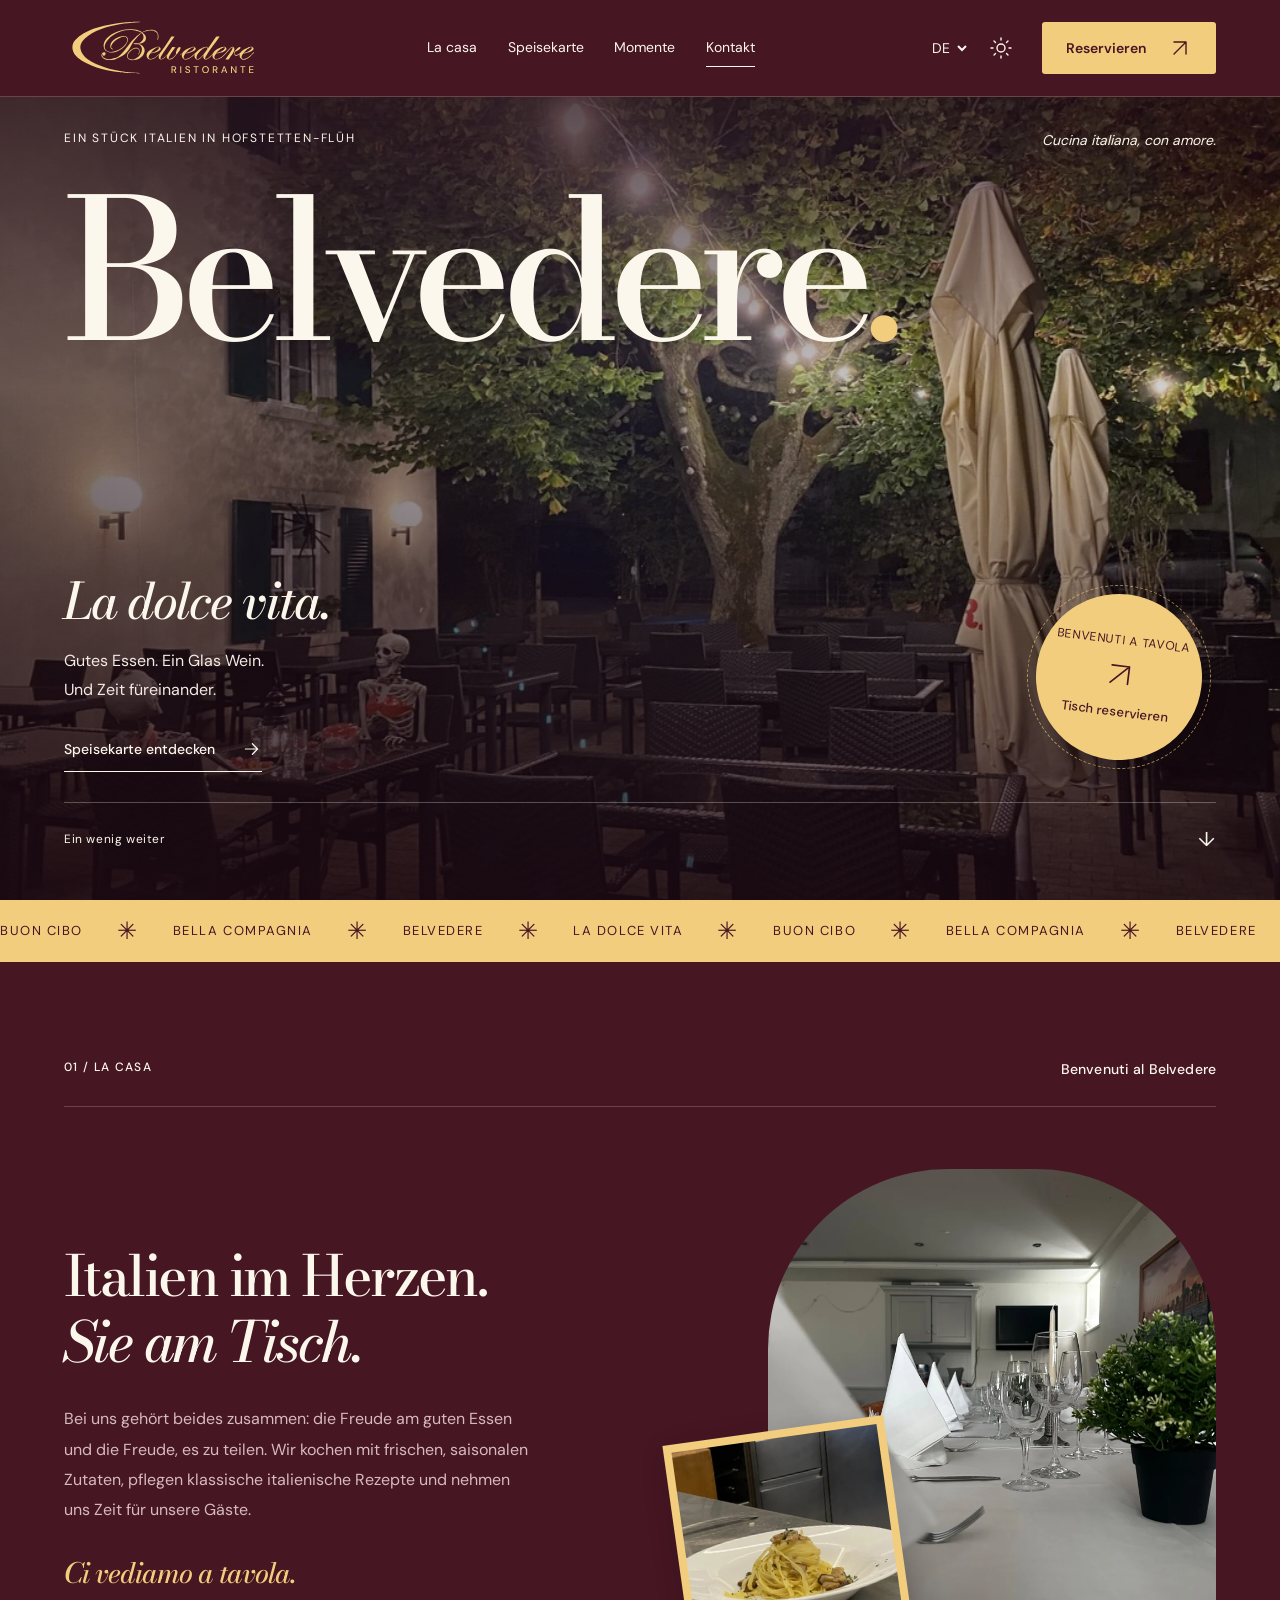
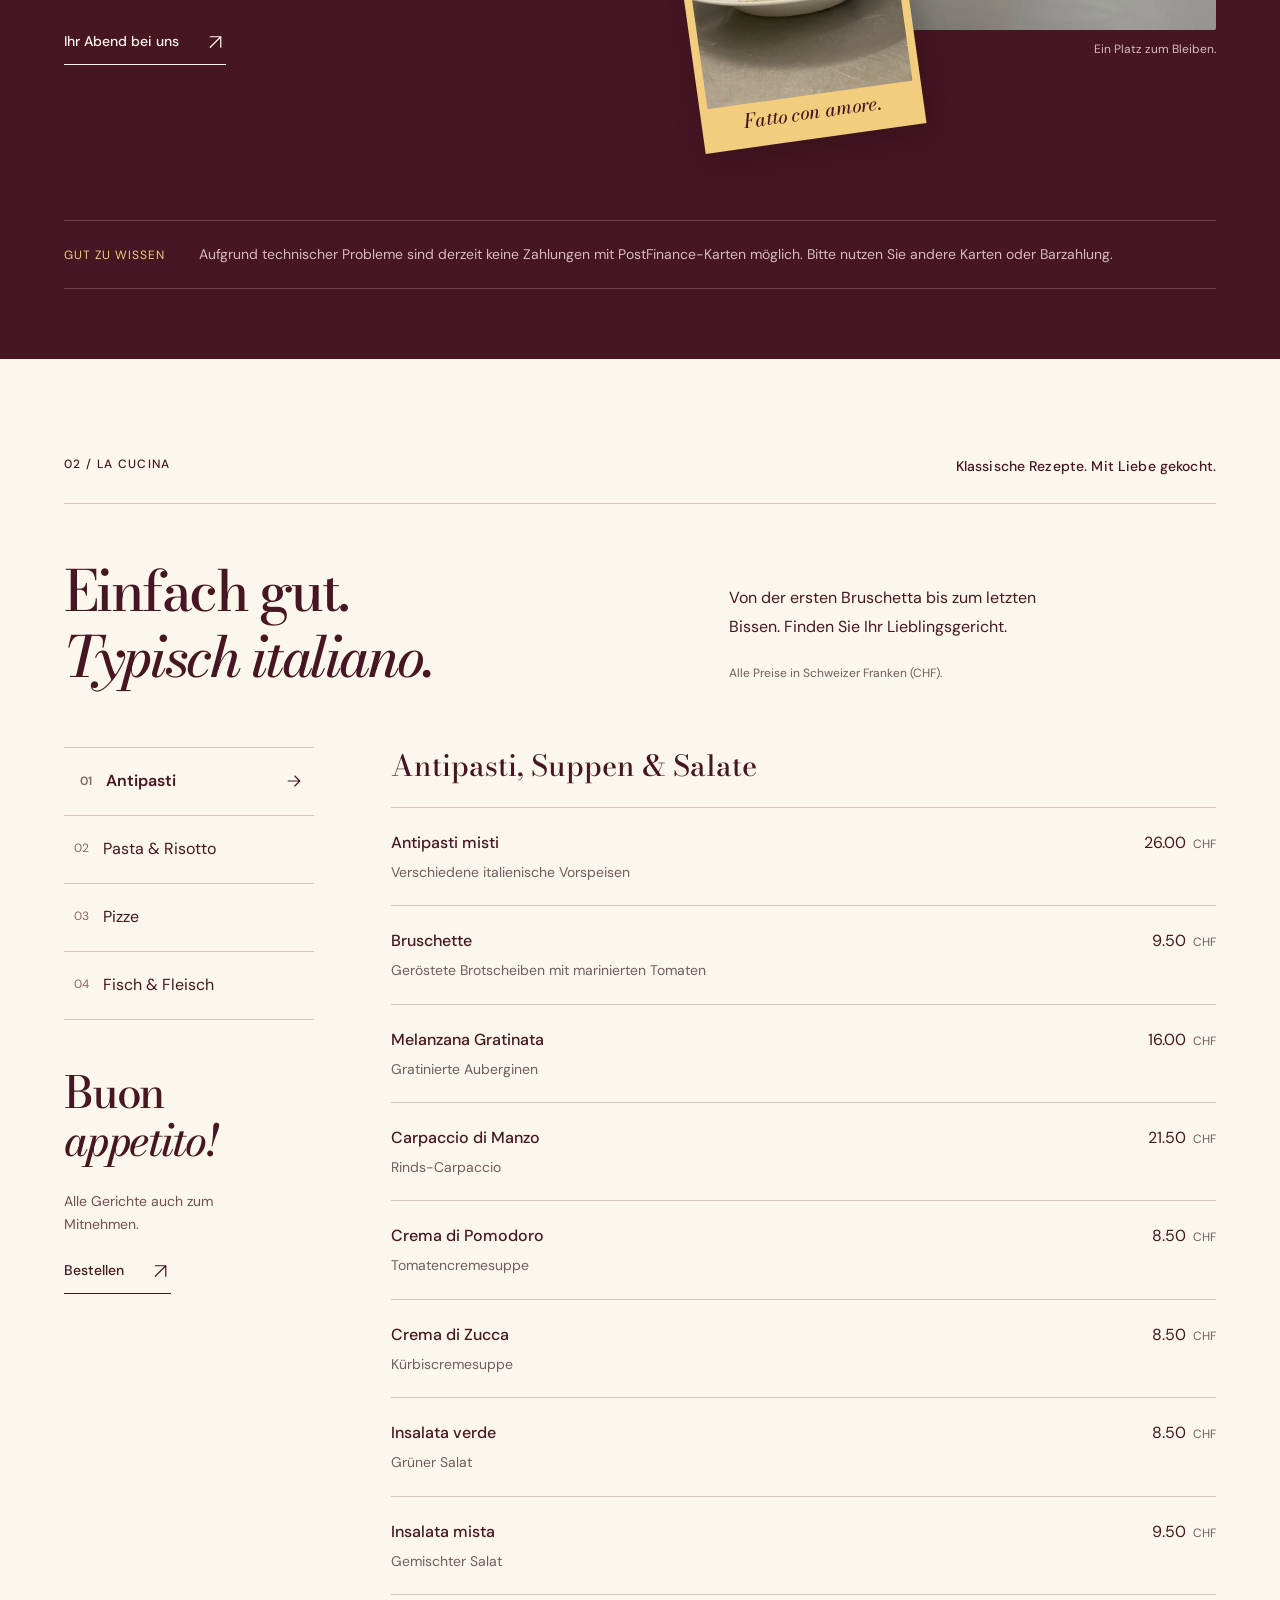
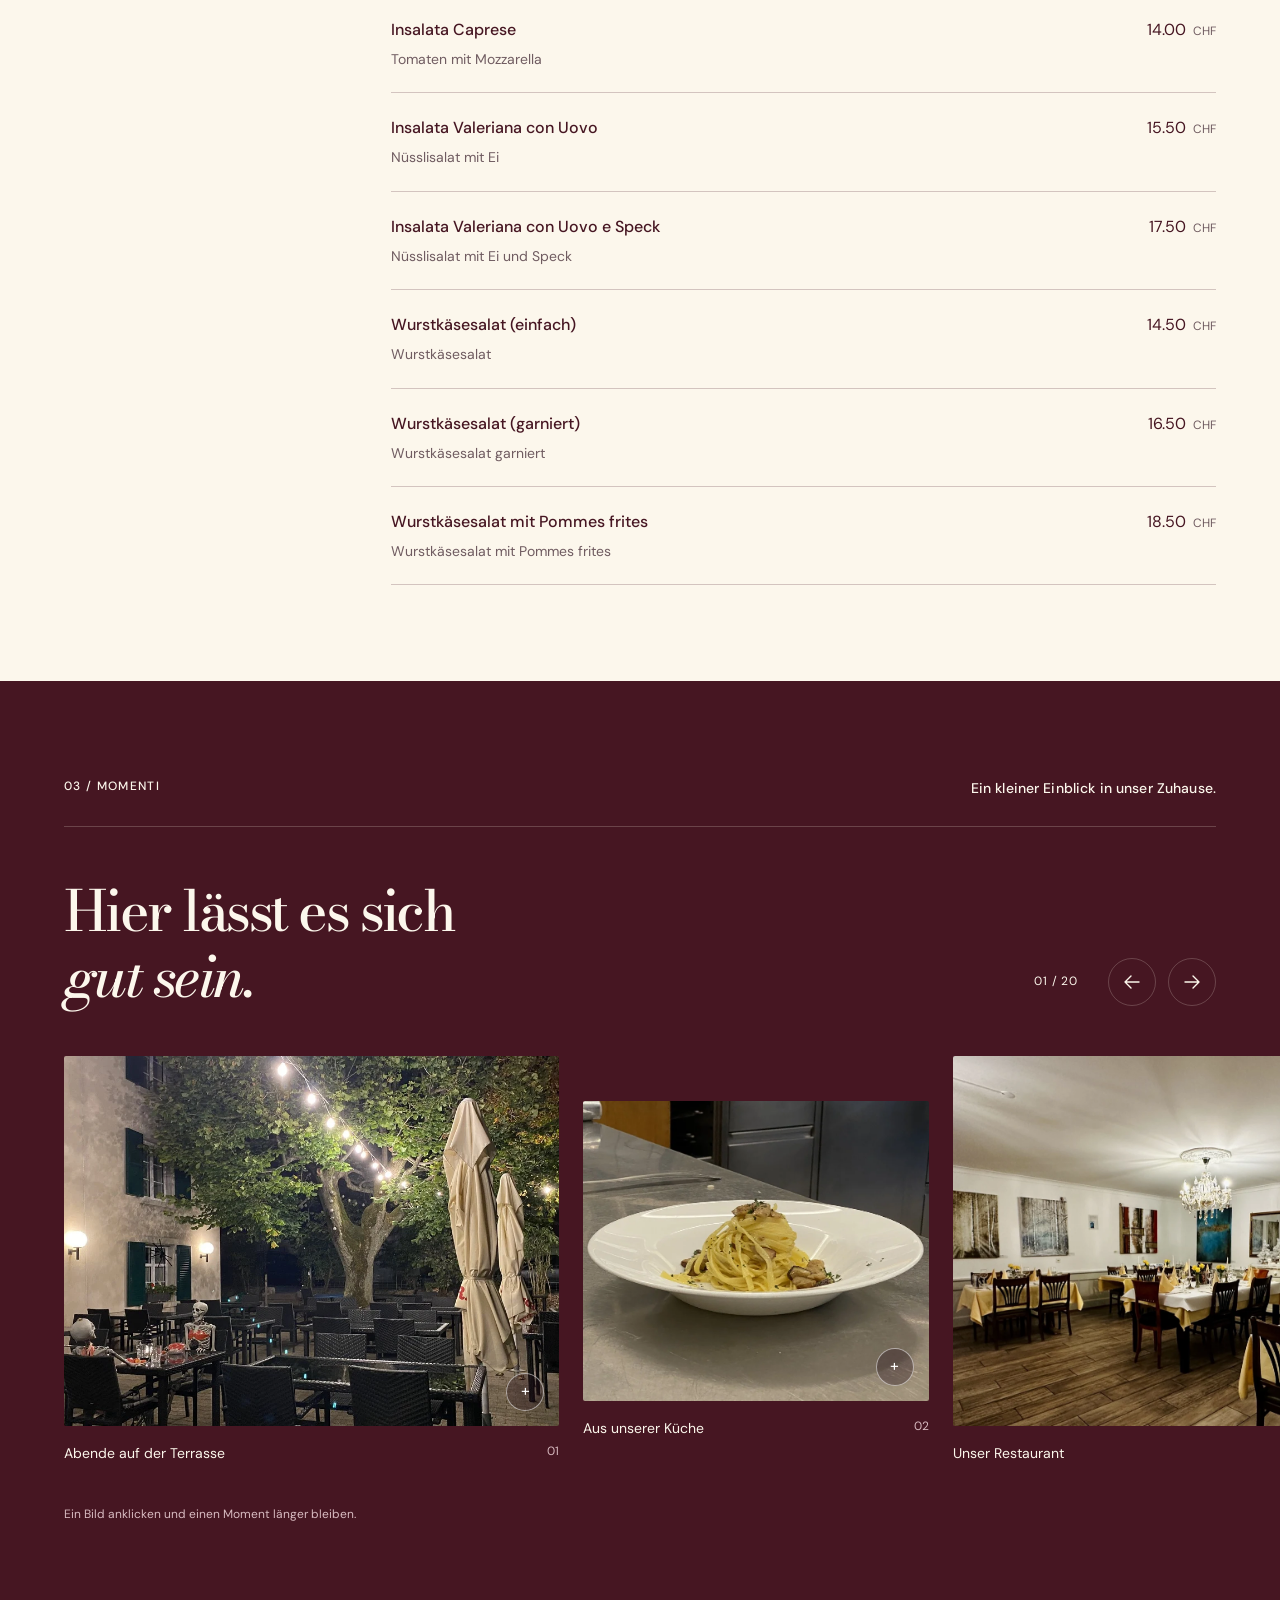
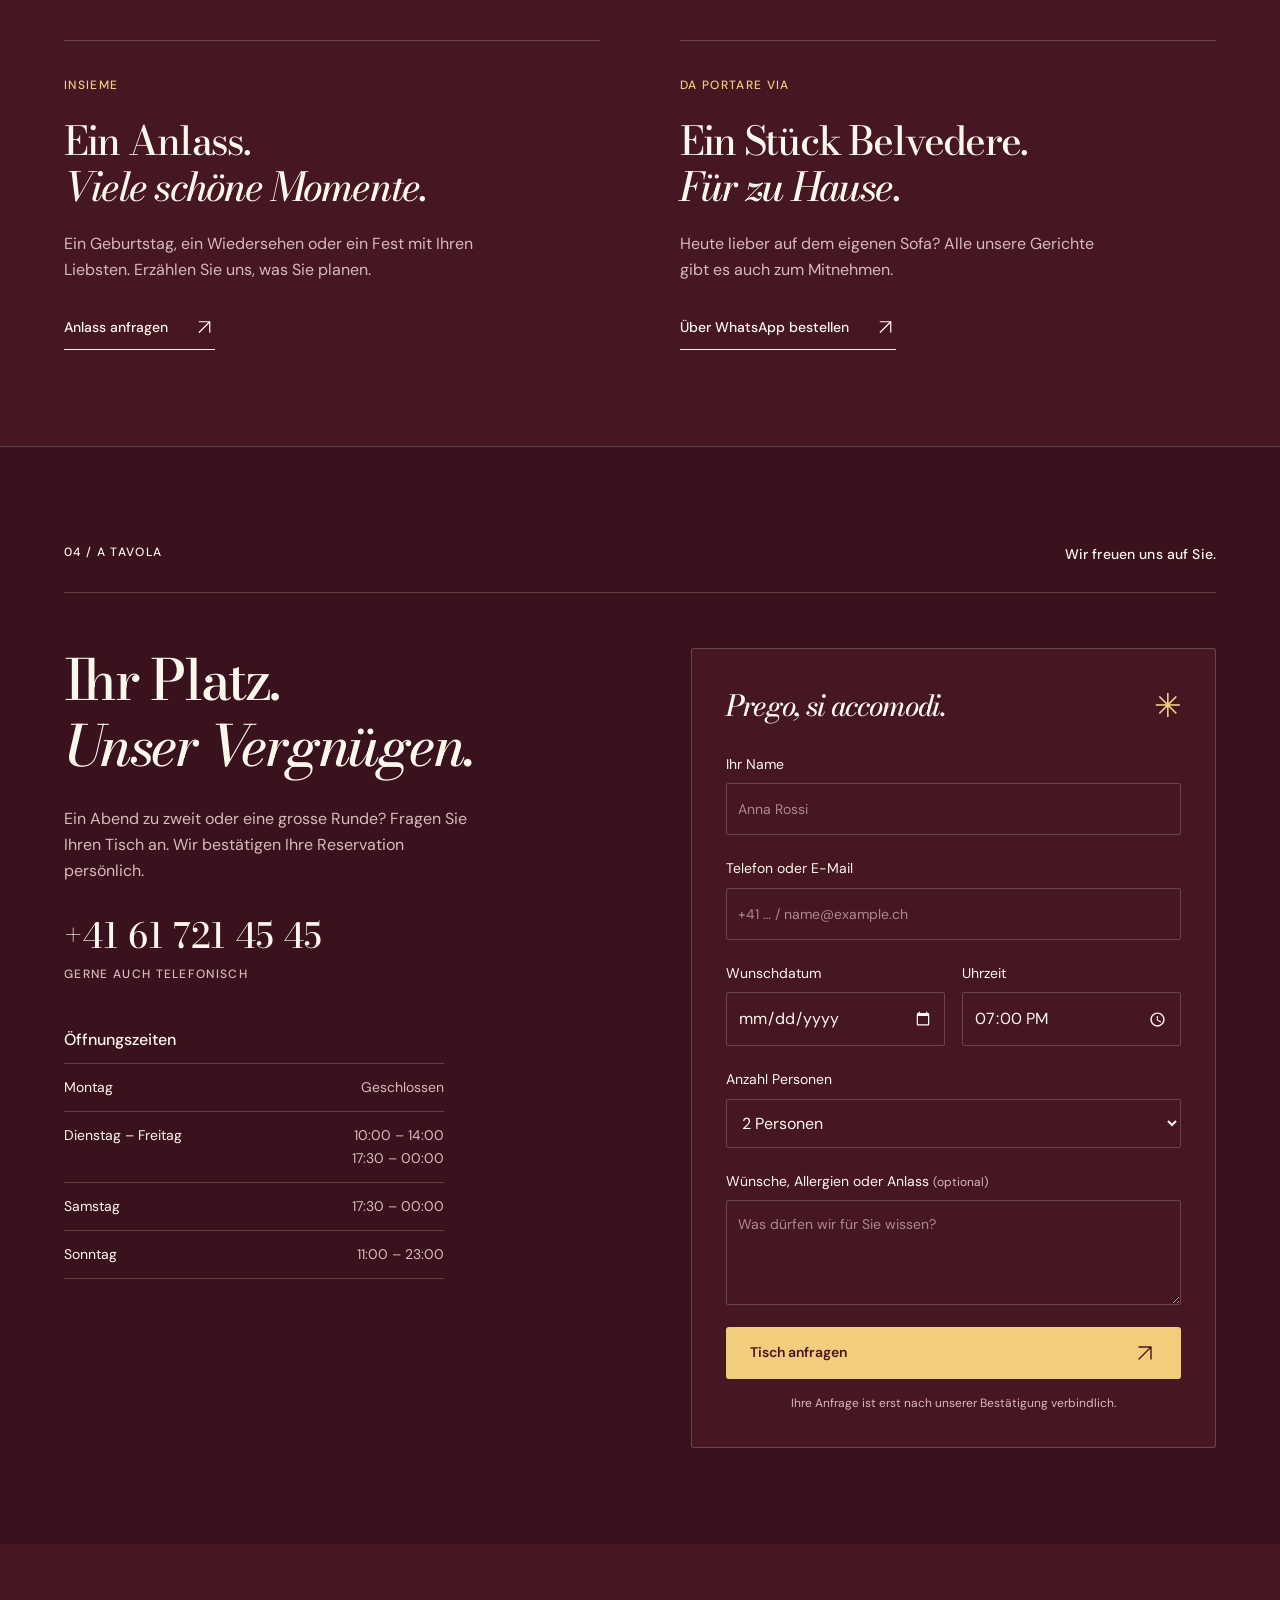
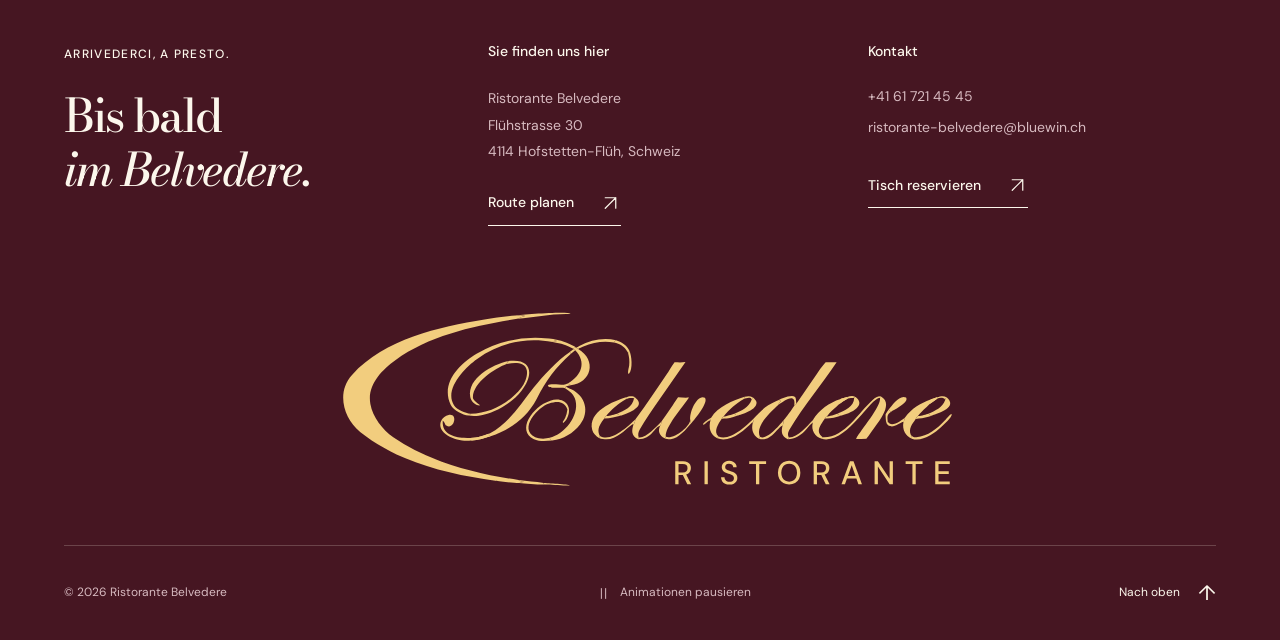
==== index.html @ 0ca44ef9 "1.1" ====
<!doctype html>
<html lang="de" data-theme="wine">
<head>
  <meta charset="utf-8">
  <meta name="viewport" content="width=device-width, initial-scale=1">
  <meta name="theme-color" content="#461622">
  <meta name="description" content="Ristorante Belvedere in Hofstetten-Flüh. Italienische Küche, Pasta, Pizza und herzliche Gastfreundschaft. Speisekarte entdecken und einen Tisch anfragen.">
  <title>Belvedere — Un po’ d’Italia, a Hofstetten.</title>
  <link rel="icon" href="assets/favicon.svg" type="image/svg+xml">
  <link rel="stylesheet" href="assets/fonts/fonts.css">
  <link rel="stylesheet" href="styles.css">
  <link rel="preload" as="image" href="assets/hero.webp">
  <script src="config.js" defer></script>
  <script src="content.js" defer></script>
  <script src="translations.js" defer></script>
  <script src="data-model.js" defer></script>
  <script src="site-data.js" defer></script>
  <script src="site-render.js" defer></script>
  <script src="app.js" defer></script>
</head>
<body>
  <a class="skip-link" href="#main" data-i18n="skip">Zum Inhalt</a>
  <svg class="icon-defs" xmlns="http://www.w3.org/2000/svg" aria-hidden="true"><defs>
    <symbol id="icon-arrow" viewBox="0 0 24 24"><path d="M5 12h14M13 6l6 6-6 6"/></symbol>
    <symbol id="icon-diagonal" viewBox="0 0 24 24"><path d="M6 18 18 6M6 6h12v12"/></symbol>
    <symbol id="icon-close" viewBox="0 0 24 24"><path d="m6 6 12 12M6 18 18 6"/></symbol>
    <symbol id="icon-sun" viewBox="0 0 24 24"><circle cx="12" cy="12" r="4"/><path d="M12 2v2m0 16v2M2 12h2m16 0h2M5 5l1.5 1.5m11 11L19 19M5 19l1.5-1.5m11-11L19 5"/></symbol>
    <symbol id="icon-moon" viewBox="0 0 24 24"><path d="M20 14.5A8.5 8.5 0 0 1 9.5 4 8.5 8.5 0 1 0 20 14.5Z"/></symbol>
    <symbol id="icon-plus" viewBox="0 0 24 24"><path d="M5 12h14M12 5v14"/></symbol>
    <symbol id="icon-pause" viewBox="0 0 24 24"><path d="M9 5v14M15 5v14"/></symbol>
    <symbol id="icon-play" viewBox="0 0 24 24"><path d="m8 5 11 7-11 7Z"/></symbol>
  </defs></svg>
  <div class="reading-progress" aria-hidden="true"></div>
  <header class="header" id="header">
    <a class="wordmark" href="#" aria-label="Belvedere — Startseite"><img class="brand-logo brand-logo-gold" src="assets/logo-gold.svg" alt="Belvedere Ristorante" width="194" height="66"><img class="brand-logo brand-logo-wine" src="assets/logo-wine.svg" alt="Belvedere Ristorante" width="194" height="66"></a>
    <nav class="desktop-nav" aria-label="Hauptnavigation" data-i18n-aria="navigation">
      <a href="#about" data-i18n="navAbout">La casa</a>
      <a href="#menu" data-i18n="navMenu">Speisekarte</a>
      <a href="#gallery" data-i18n="navGallery">Momente</a>
      <a href="#contact" data-i18n="navContact">Kontakt</a>
    </nav>
    <div class="header-actions">
      <label class="language-control"><span class="sr-only" data-i18n="language">Sprache</span><select id="language"><option value="de">DE</option><option value="it">IT</option><option value="fr">FR</option><option value="en">EN</option><option value="es">ES</option></select></label>
      <button class="icon-button theme-toggle" id="themeToggle" aria-label="Darstellung wechseln" data-i18n-aria="theme"><svg class="icon"><use href="#icon-sun"/></svg></button>
      <a href="#reserve" class="button header-reserve"><span data-i18n="reserveShort">Reservieren</span><svg class="icon"><use href="#icon-diagonal"/></svg></a>
      <button class="mobile-toggle icon-button" id="mobileToggle" aria-label="Menü öffnen" aria-expanded="false" aria-controls="mobileNav" data-i18n-aria="openNav"><span></span><span></span></button>
    </div>
  </header>
  <nav class="mobile-nav" id="mobileNav" aria-label="Mobile Navigation" hidden>
    <a href="#about"><span>01</span><span data-i18n="navAbout">La casa</span></a>
    <a href="#menu"><span>02</span><span data-i18n="navMenu">Speisekarte</span></a>
    <a href="#gallery"><span>03</span><span data-i18n="navGallery">Momente</span></a>
    <a href="#reserve"><span>04</span><span data-i18n="reserveShort">Reservieren</span></a>
    <a href="#contact"><span>05</span><span data-i18n="navContact">Kontakt</span></a>
  </nav>
  <main id="main">
    <section class="hero" aria-labelledby="heroTitle">
      <img class="hero-image" src="assets/hero.webp" alt="Die Terrasse des Belvedere im warmen Licht am Abend" width="1182" height="665" fetchpriority="high" data-i18n-alt="heroAlt">
      <div class="hero-shade"></div>
      <div class="hero-content">
        <div class="hero-eyebrow"><span data-i18n="heroEyebrow">EIN STÜCK ITALIEN IN HOFSTETTEN-FLÜH</span><span class="hero-side-note">Cucina italiana, con amore.</span></div>
        <h1 id="heroTitle">Belvedere<span class="hero-period">.</span></h1>
        <div class="hero-bottom">
          <div class="hero-intro"><p class="hero-script">La dolce vita.</p><p data-i18n="heroText">Gutes Essen. Ein Glas Wein.<br>Und Zeit füreinander.</p><a class="text-link hero-menu" href="#menu"><span data-i18n="discoverMenu">Speisekarte entdecken</span><svg class="icon"><use href="#icon-arrow"/></svg></a></div>
          <a href="#reserve" class="reservation-orbit"><span class="orbit-top">BENVENUTI A TAVOLA</span><svg class="icon"><use href="#icon-diagonal"/></svg><span data-i18n="reserveTable">Tisch reservieren</span></a>
        </div>
        <a class="scroll-cue" href="#about"><span data-i18n="scroll">Ein wenig weiter</span><span aria-hidden="true">↓</span></a>
      </div>
    </section>
    <div class="marquee" aria-hidden="true"><div class="marquee-track"><span>BUON CIBO <b>✳</b> BELLA COMPAGNIA <b>✳</b> BELVEDERE <b>✳</b> LA DOLCE VITA <b>✳</b> </span><span>BUON CIBO <b>✳</b> BELLA COMPAGNIA <b>✳</b> BELVEDERE <b>✳</b> LA DOLCE VITA <b>✳</b> </span></div></div>
    <section class="special-feature section" id="specialFeature" aria-labelledby="specialName" hidden>
      <div class="special-copy"><span class="eyebrow" id="specialKicker"></span><h2 id="specialName"></h2><p id="specialDescription"></p><div class="special-meta"><span id="specialDate"></span><span id="specialPrice"></span></div><a class="button" id="specialAction" href="#reserve"></a></div><img id="specialImage" width="900" height="700" alt="" loading="lazy" hidden>
    </section>
    <section id="about" class="section about">
      <div class="section-label reveal"><span>01 / LA CASA</span><span>Benvenuti al Belvedere</span></div>
      <div class="about-grid">
        <div class="about-copy reveal"><h2 data-i18n="aboutTitle">Italien im Herzen.<br><em>Sie am Tisch.</em></h2><p data-i18n="aboutText">Bei uns gehört beides zusammen: die Freude am guten Essen und die Freude, es zu teilen. Wir kochen mit frischen, saisonalen Zutaten, pflegen klassische italienische Rezepte und nehmen uns Zeit für unsere Gäste.</p><p class="about-signature">Ci vediamo a tavola.</p><a href="#reserve" class="text-link"><span data-i18n="yourEvening">Ihr Abend bei uns</span><svg class="icon"><use href="#icon-diagonal"/></svg></a></div>
        <div class="about-photos reveal"><figure class="about-main-photo"><img src="assets/table.webp" alt="Liebevoll gedeckter Tisch im Belvedere" width="800" height="1067" loading="lazy" data-i18n-alt="tableAlt"><figcaption data-i18n="photoCaption">Ein Platz zum Bleiben.</figcaption></figure><figure class="about-food-photo"><img src="assets/pasta.webp" alt="Ein Pastagericht aus der Küche des Belvedere" width="620" height="620" loading="lazy" data-i18n-alt="pastaAlt"><figcaption>Fatto con amore.</figcaption></figure></div>
      </div>
      <aside class="notice" id="notice"><span class="notice-label" data-i18n="noticeLabel">GUT ZU WISSEN</span><p data-i18n="noticeText">Aufgrund technischer Probleme sind derzeit keine Zahlungen mit PostFinance-Karten möglich. Bitte nutzen Sie andere Karten oder Barzahlung.</p></aside>
    </section>
    <section id="menu" class="section menu">
      <div class="section-label reveal"><span>02 / LA CUCINA</span><span data-i18n="menuOrigin">Klassische Rezepte. Mit Liebe gekocht.</span></div>
      <div class="menu-heading reveal"><h2 data-i18n="menuTitle">Einfach gut.<br><em>Typisch italiano.</em></h2><div><p data-i18n="menuText">Von der ersten Bruschetta bis zum letzten Bissen. Finden Sie Ihr Lieblingsgericht.</p><span class="price-note" data-i18n="priceNote">Alle Preise in Schweizer Franken (CHF).</span></div></div>
      <div class="menu-layout">
        <div class="menu-sidebar"><div class="menu-tabs" role="tablist" aria-label="Speisekategorien" data-i18n-aria="categories" aria-orientation="vertical">
          <button role="tab" id="tab-antipasti" aria-controls="panel-antipasti" aria-selected="true" data-category="antipasti"><span class="tab-number">01</span><span data-i18n="catAntipasti">Antipasti</span><svg class="icon"><use href="#icon-arrow"/></svg></button>
          <button role="tab" id="tab-paste" aria-controls="panel-paste" aria-selected="false" tabindex="-1" data-category="paste"><span class="tab-number">02</span><span data-i18n="catPasta">Pasta & Risotto</span><svg class="icon"><use href="#icon-arrow"/></svg></button>
          <button role="tab" id="tab-pizze" aria-controls="panel-pizze" aria-selected="false" tabindex="-1" data-category="pizze"><span class="tab-number">03</span><span data-i18n="catPizza">Pizze</span><svg class="icon"><use href="#icon-arrow"/></svg></button>
          <button role="tab" id="tab-carne" aria-controls="panel-carne" aria-selected="false" tabindex="-1" data-category="carne"><span class="tab-number">04</span><span data-i18n="catMeat">Fisch & Fleisch</span><svg class="icon"><use href="#icon-arrow"/></svg></button>
          <button role="tab" id="tab-spezial" aria-controls="panel-spezial" aria-selected="false" tabindex="-1" data-category="spezial" hidden><span class="tab-number">05</span><span id="specialTitle">Spezialmenü</span><svg class="icon"><use href="#icon-arrow"/></svg></button>
        </div><div class="menu-side-note"><span aria-hidden="true">Buon<br><em>appetito!</em></span><p data-i18n="takeawaySmall">Alle Gerichte auch zum Mitnehmen.</p><a class="text-link" href="https://wa.me/41617314287" target="_blank" rel="noopener noreferrer" data-whatsapp><span data-i18n="order">Bestellen</span><svg class="icon"><use href="#icon-diagonal"/></svg></a></div></div>
        <div class="menu-panels" id="menuPanels"><div class="menu-panel" id="panel-antipasti" role="tabpanel" aria-labelledby="tab-antipasti" tabindex="0"><h3 data-i18n="headingAntipasti">Antipasti, Suppen &amp; Salate</h3>
<article class="dish"><div class="dish-info"><h4>Antipasti misti</h4><p data-dish-description="0">Verschiedene italienische Vorspeisen</p></div><div class="dish-price">26.00 <span>CHF</span></div></article>
<article class="dish"><div class="dish-info"><h4>Bruschette</h4><p data-dish-description="1">Geröstete Brotscheiben mit marinierten Tomaten</p></div><div class="dish-price">9.50 <span>CHF</span></div></article>
<article class="dish"><div class="dish-info"><h4>Melanzana Gratinata</h4><p data-dish-description="2">Gratinierte Auberginen</p></div><div class="dish-price">16.00 <span>CHF</span></div></article>
<article class="dish"><div class="dish-info"><h4>Carpaccio di Manzo</h4><p data-dish-description="3">Rinds-Carpaccio</p></div><div class="dish-price">21.50 <span>CHF</span></div></article>
<article class="dish"><div class="dish-info"><h4>Crema di Pomodoro</h4><p data-dish-description="4">Tomatencremesuppe</p></div><div class="dish-price">8.50 <span>CHF</span></div></article>
<article class="dish"><div class="dish-info"><h4>Crema di Zucca</h4><p data-dish-description="5">Kürbiscremesuppe</p></div><div class="dish-price">8.50 <span>CHF</span></div></article>
<article class="dish"><div class="dish-info"><h4>Insalata verde</h4><p data-dish-description="6">Grüner Salat</p></div><div class="dish-price">8.50 <span>CHF</span></div></article>
<article class="dish"><div class="dish-info"><h4>Insalata mista</h4><p data-dish-description="7">Gemischter Salat</p></div><div class="dish-price">9.50 <span>CHF</span></div></article>
<article class="dish"><div class="dish-info"><h4>Insalata Caprese</h4><p data-dish-description="8">Tomaten mit Mozzarella</p></div><div class="dish-price">14.00 <span>CHF</span></div></article>
<article class="dish"><div class="dish-info"><h4>Insalata Valeriana con Uovo</h4><p data-dish-description="9">Nüsslisalat mit Ei</p></div><div class="dish-price">15.50 <span>CHF</span></div></article>
<article class="dish"><div class="dish-info"><h4>Insalata Valeriana con Uovo e Speck</h4><p data-dish-description="10">Nüsslisalat mit Ei und Speck</p></div><div class="dish-price">17.50 <span>CHF</span></div></article>
<article class="dish"><div class="dish-info"><h4>Wurstkäsesalat (einfach)</h4><p data-dish-description="11">Wurstkäsesalat</p></div><div class="dish-price">14.50 <span>CHF</span></div></article>
<article class="dish"><div class="dish-info"><h4>Wurstkäsesalat (garniert)</h4><p data-dish-description="12">Wurstkäsesalat garniert</p></div><div class="dish-price">16.50 <span>CHF</span></div></article>
<article class="dish"><div class="dish-info"><h4>Wurstkäsesalat mit Pommes frites</h4><p data-dish-description="13">Wurstkäsesalat mit Pommes frites</p></div><div class="dish-price">18.50 <span>CHF</span></div></article>
</div>
<div class="menu-panel" id="panel-paste" role="tabpanel" aria-labelledby="tab-paste" tabindex="0"><h3 data-i18n="headingPasta">Pasta fresca &amp; Risotto</h3>
<article class="dish"><div class="dish-info"><h4>Spaghetti al Pomodoro</h4><p data-dish-description="14">Mit Tomatensauce</p></div><div class="dish-price">19.50 <span>CHF</span></div></article>
<article class="dish"><div class="dish-info"><h4>Spaghetti del Marinaio</h4><p data-dish-description="15">Mit Olivenöl, Sardellen, Knoblauch, Tomaten und Peperoncini</p></div><div class="dish-price">22.50 <span>CHF</span></div></article>
<article class="dish"><div class="dish-info"><h4>Fagottini di Tartufo con salsa al Tartufo</h4><p data-dish-description="16">Mit Trüffel gefüllte Teigtaschen mit Trüffelsauce</p></div><div class="dish-price">29.50 <span>CHF</span></div></article>
<article class="dish"><div class="dish-info"><h4>Orecchiette con Cime di rape e Salsiccia Piccante</h4><p data-dish-description="17">Teigwaren mit Stängelkohl und pikanter Schweinswurst</p></div><div class="dish-price">27.50 <span>CHF</span></div></article>
<article class="dish"><div class="dish-info"><h4>Risotto ai Porcini</h4><p data-dish-description="18">Risotto mit Steinpilzen</p></div><div class="dish-price">29.50 <span>CHF</span></div></article>
<article class="dish"><div class="dish-info"><h4>Panciotti Ripieni di Capesante e Gambero Rosso con salsa allo Zafferano</h4><p data-dish-description="19">Ravioli mit Jakobs Muscheln und roter Krevette-Füllung an Safran-Sauce</p></div><div class="dish-price">34.50 <span>CHF</span></div></article>
<article class="dish"><div class="dish-info"><h4>Trofie al Profumo di mare</h4><p data-dish-description="20">Hausgemachte Teigwaren mit Krevetten, Spinat und Tomatensauce</p></div><div class="dish-price">29.50 <span>CHF</span></div></article>
<article class="dish"><div class="dish-info"><h4>Rosette della Casa</h4><p data-dish-description="21">Hausgemachte Teigwaren mit Mortadella und Spinat, mit Rahm und Parmesan überbacken</p></div><div class="dish-price">28.50 <span>CHF</span></div></article>
</div>
<div class="menu-panel" id="panel-pizze" role="tabpanel" aria-labelledby="tab-pizze" tabindex="0"><h3 data-i18n="headingPizza">Le nostre pizze</h3>
<article class="dish"><div class="dish-info"><h4>Pizza Margherita</h4><p data-dish-description="22">Tomatensauce, Mozzarella</p></div><div class="dish-price">19.50 <span>CHF</span></div></article>
<article class="dish"><div class="dish-info"><h4>Pizza Prosciutto</h4><p data-dish-description="23">Tomatensauce, Mozzarella, Schinken</p></div><div class="dish-price">21.50 <span>CHF</span></div></article>
<article class="dish"><div class="dish-info"><h4>Pizza ai Funghi</h4><p data-dish-description="24">Tomatensauce, Mozzarella, Pilzen</p></div><div class="dish-price">21.50 <span>CHF</span></div></article>
<article class="dish"><div class="dish-info"><h4>Pizza Prosciutto e funghi</h4><p data-dish-description="25">Tomatensauce, Mozzarella, Schinken und Pilzen</p></div><div class="dish-price">23.50 <span>CHF</span></div></article>
<article class="dish"><div class="dish-info"><h4>Pizza Napoli</h4><p data-dish-description="26">Tomatensauce, Mozzarella, Sardellen, Kapern</p></div><div class="dish-price">23.50 <span>CHF</span></div></article>
<article class="dish"><div class="dish-info"><h4>Pizza Capricciosa</h4><p data-dish-description="27">Tomatensauce, Mozzarella, Schinken, Pilzen, Parmesan</p></div><div class="dish-price">24.50 <span>CHF</span></div></article>
<article class="dish"><div class="dish-info"><h4>Pizza Fiorentina</h4><p data-dish-description="28">Tomatensauce, Mozzarella, Spinat</p></div><div class="dish-price">22.50 <span>CHF</span></div></article>
<article class="dish"><div class="dish-info"><h4>Pizza Salame</h4><p data-dish-description="29">Tomatensauce, Mozzarella, Salami</p></div><div class="dish-price">23.50 <span>CHF</span></div></article>
<article class="dish"><div class="dish-info"><h4>Pizza Calabrese</h4><p data-dish-description="30">Tomatensauce, Mozzarella, Anduja, Auberginen, scharfe Salami</p></div><div class="dish-price">25.50 <span>CHF</span></div></article>
<article class="dish"><div class="dish-info"><h4>Pizza Calzone</h4><p data-dish-description="31">Tomatensauce, Mozzarella, Schinken, Spinat und Ei</p></div><div class="dish-price">25.50 <span>CHF</span></div></article>
<article class="dish"><div class="dish-info"><h4>Pizza quattro Stagioni</h4><p data-dish-description="32">Tomatensauce, Mozzarella, Schinken, Pilzen, Auberginen, Artischocken</p></div><div class="dish-price">26.50 <span>CHF</span></div></article>
<article class="dish"><div class="dish-info"><h4>Pizza Gorgonzola</h4><p data-dish-description="33">Tomatensauce, Mozzarella, Gorgonzola</p></div><div class="dish-price">24.50 <span>CHF</span></div></article>
<article class="dish"><div class="dish-info"><h4>Pizza Hawaii</h4><p data-dish-description="34">Tomatensauce, Mozzarella, Schinken, Ananas</p></div><div class="dish-price">24.50 <span>CHF</span></div></article>
<article class="dish"><div class="dish-info"><h4>Pizza Belvedere</h4><p data-dish-description="35">Tomatensauce, Mozzarella, Rucola, Parmesan</p></div><div class="dish-price">25.50 <span>CHF</span></div></article>
<article class="dish"><div class="dish-info"><h4>Pizza Crudo</h4><p data-dish-description="36">Tomatensauce, Mozzarella, Rohschinken</p></div><div class="dish-price">25.50 <span>CHF</span></div></article>
<article class="dish"><div class="dish-info"><h4>Pizza della Casa</h4><p data-dish-description="37">Tomatensauce, Mozzarella, Rohschinken, Rucola, Parmesan</p></div><div class="dish-price">27.50 <span>CHF</span></div></article>
<article class="dish"><div class="dish-info"><h4>Pizza al Tonno</h4><p data-dish-description="38">Tomatensauce, Mozzarella, Thon</p></div><div class="dish-price">24.50 <span>CHF</span></div></article>
<article class="dish"><div class="dish-info"><h4>Pizza Sennmatt</h4><p data-dish-description="39">Tomatensauce, Mozzarella, Schinken, Speck, Zwiebeln, Knoblauch, Peperoncini</p></div><div class="dish-price">25.50 <span>CHF</span></div></article>
<article class="dish"><div class="dish-info"><h4>Pizza Bambini / Kinder Pizza</h4><p data-dish-description="40">Margherita, Prosciutto, Salami, Hawaii (bis 8 Jahre)</p></div><div class="dish-price">14.00 <span>CHF</span></div></article>
</div>
<div class="menu-panel" id="panel-carne" role="tabpanel" aria-labelledby="tab-carne" tabindex="0"><h3 data-i18n="headingMeat">Pesce &amp; Carne</h3>
<article class="dish"><div class="dish-info"><h4>Gamberetti al Prosecco</h4><p data-dish-description="41">Krevetten an Prosecco-Sauce</p></div><div class="dish-price">32.00 <span>CHF</span></div></article>
<article class="dish"><div class="dish-info"><h4>Calamari Fritti</h4><p data-dish-description="42">Frittierte Calamares-Ringe</p></div><div class="dish-price">28.00 <span>CHF</span></div></article>
<article class="dish"><div class="dish-info"><h4>Scaloppine di Maiale Impanate</h4><p data-dish-description="43">Panierte Schweinsschnitzel</p></div><div class="dish-price">26.50 <span>CHF</span></div></article>
<article class="dish"><div class="dish-info"><h4>Cordon Bleu di Maiale</h4><p data-dish-description="44">Schweins-Cordon bleu</p></div><div class="dish-price">29.50 <span>CHF</span></div></article>
<article class="dish"><div class="dish-info"><h4>Scaloppine di Maiale con salsa alla Panna</h4><p data-dish-description="45">Schweinsschnitzel mit Rahmsauce</p></div><div class="dish-price">28.00 <span>CHF</span></div></article>
<article class="dish"><div class="dish-info"><h4>Fegato di Vitello alla Veneziana</h4><p data-dish-description="46">Kalbsleber mit Zwiebelsauce</p></div><div class="dish-price">29.50 <span>CHF</span></div></article>
<article class="dish"><div class="dish-info"><h4>Bistecca di Vitello con salsa alle Spugnole</h4><p data-dish-description="47">Kalbsteak mit Morchelsauce</p></div><div class="dish-price">43.00 <span>CHF</span></div></article>
<article class="dish"><div class="dish-info"><h4>Filetto di Manzo alla Griglia</h4><p data-dish-description="48">Rindsfilet vom Grill</p></div><div class="dish-price">48.00 <span>CHF</span></div></article>
<article class="dish"><div class="dish-info"><h4>Ossobuco di Vitello</h4><p data-dish-description="49">Kalbs-Ossobuco</p></div><div class="dish-price">33.00 <span>CHF</span></div></article>
</div></div>
      </div>
    </section>
    <section id="gallery" class="section gallery">
      <div class="section-label reveal"><span>03 / MOMENTI</span><span data-i18n="galleryOrigin">Ein kleiner Einblick in unser Zuhause.</span></div>
      <div class="gallery-heading reveal"><h2 data-i18n="galleryTitle">Hier lässt es sich<br><em>gut sein.</em></h2><div class="gallery-controls"><span class="gallery-count" id="galleryCount" aria-live="polite">01 / 20</span><button class="round-button previous" id="galleryPrev" aria-label="Vorheriges Bild" data-i18n-aria="previous"><svg class="icon"><use href="#icon-arrow"/></svg></button><button class="round-button" id="galleryNext" aria-label="Nächstes Bild" data-i18n-aria="next"><svg class="icon"><use href="#icon-arrow"/></svg></button></div></div>
      <div class="gallery-track" id="galleryTrack" aria-label="Fotogalerie" data-i18n-aria="galleryLabel"><button class="gallery-item" type="button" data-full="assets/gallery/foto14.webp" data-caption-key="photoTerrace"><span class="gallery-photo"><img src="assets/gallery/foto14.webp" width="1182" height="665" alt="Abende auf der Terrasse" data-i18n-alt="photoTerrace" loading="lazy"><span class="gallery-zoom" aria-hidden="true"><svg class="icon"><use href="#icon-plus"/></svg></span></span><span class="gallery-caption"><span data-i18n="photoTerrace">Abende auf der Terrasse</span><span aria-hidden="true">01</span></span></button>
<button class="gallery-item" type="button" data-full="assets/gallery/foto10.webp" data-caption-key="photoPasta"><span class="gallery-photo"><img src="assets/gallery/foto10.webp" width="886" height="886" alt="Aus unserer Küche" data-i18n-alt="photoPasta" loading="lazy"><span class="gallery-zoom" aria-hidden="true"><svg class="icon"><use href="#icon-plus"/></svg></span></span><span class="gallery-caption"><span data-i18n="photoPasta">Aus unserer Küche</span><span aria-hidden="true">02</span></span></button>
<button class="gallery-item" type="button" data-full="assets/gallery/foto3.webp" data-caption-key="photoDining"><span class="gallery-photo"><img src="assets/gallery/foto3.webp" width="1600" height="900" alt="Unser Restaurant" data-i18n-alt="photoDining" loading="lazy"><span class="gallery-zoom" aria-hidden="true"><svg class="icon"><use href="#icon-plus"/></svg></span></span><span class="gallery-caption"><span data-i18n="photoDining">Unser Restaurant</span><span aria-hidden="true">03</span></span></button>
<button class="gallery-item" type="button" data-full="assets/gallery/foto.webp" data-caption-key="photoDessert"><span class="gallery-photo"><img src="assets/gallery/foto.webp" width="1600" height="1200" alt="Ein süsser Abschluss" data-i18n-alt="photoDessert" loading="lazy"><span class="gallery-zoom" aria-hidden="true"><svg class="icon"><use href="#icon-plus"/></svg></span></span><span class="gallery-caption"><span data-i18n="photoDessert">Ein süsser Abschluss</span><span aria-hidden="true">04</span></span></button>
<button class="gallery-item" type="button" data-full="assets/gallery/foto16.webp" data-caption-key="photoSunset"><span class="gallery-photo"><img src="assets/gallery/foto16.webp" width="1600" height="1200" alt="Ein Moment im Freien" data-i18n-alt="photoSunset" loading="lazy"><span class="gallery-zoom" aria-hidden="true"><svg class="icon"><use href="#icon-plus"/></svg></span></span><span class="gallery-caption"><span data-i18n="photoSunset">Ein Moment im Freien</span><span aria-hidden="true">05</span></span></button>
<button class="gallery-item" type="button" data-full="assets/gallery/foto9.webp" data-caption-key="photoTable"><span class="gallery-photo"><img src="assets/gallery/foto9.webp" width="1200" height="1600" alt="Ihr Tisch wartet" data-i18n-alt="photoTable" loading="lazy"><span class="gallery-zoom" aria-hidden="true"><svg class="icon"><use href="#icon-plus"/></svg></span></span><span class="gallery-caption"><span data-i18n="photoTable">Ihr Tisch wartet</span><span aria-hidden="true">06</span></span></button>
<button class="gallery-item" type="button" data-full="assets/gallery/foto2.webp" data-caption-key="photoPasta"><span class="gallery-photo"><img src="assets/gallery/foto2.webp" width="768" height="1024" alt="Aus unserer Küche" data-i18n-alt="photoPasta" loading="lazy"><span class="gallery-zoom" aria-hidden="true"><svg class="icon"><use href="#icon-plus"/></svg></span></span><span class="gallery-caption"><span data-i18n="photoPasta">Aus unserer Küche</span><span aria-hidden="true">07</span></span></button>
<button class="gallery-item" type="button" data-full="assets/gallery/foto20.webp" data-caption-key="photoTerrace"><span class="gallery-photo"><img src="assets/gallery/foto20.webp" width="665" height="1182" alt="Abende auf der Terrasse" data-i18n-alt="photoTerrace" loading="lazy"><span class="gallery-zoom" aria-hidden="true"><svg class="icon"><use href="#icon-plus"/></svg></span></span><span class="gallery-caption"><span data-i18n="photoTerrace">Abende auf der Terrasse</span><span aria-hidden="true">08</span></span></button>
<button class="gallery-item" type="button" data-full="assets/gallery/foto8.webp" data-caption-key="photoPasta"><span class="gallery-photo"><img src="assets/gallery/foto8.webp" width="768" height="1024" alt="Aus unserer Küche" data-i18n-alt="photoPasta" loading="lazy"><span class="gallery-zoom" aria-hidden="true"><svg class="icon"><use href="#icon-plus"/></svg></span></span><span class="gallery-caption"><span data-i18n="photoPasta">Aus unserer Küche</span><span aria-hidden="true">09</span></span></button>
<button class="gallery-item" type="button" data-full="assets/gallery/foto4.webp" data-caption-key="photoDessert"><span class="gallery-photo"><img src="assets/gallery/foto4.webp" width="665" height="1182" alt="Ein süsser Abschluss" data-i18n-alt="photoDessert" loading="lazy"><span class="gallery-zoom" aria-hidden="true"><svg class="icon"><use href="#icon-plus"/></svg></span></span><span class="gallery-caption"><span data-i18n="photoDessert">Ein süsser Abschluss</span><span aria-hidden="true">10</span></span></button>
<button class="gallery-item" type="button" data-full="assets/gallery/foto7.webp" data-caption-key="photoTerrace"><span class="gallery-photo"><img src="assets/gallery/foto7.webp" width="1600" height="900" alt="Abende auf der Terrasse" data-i18n-alt="photoTerrace" loading="lazy"><span class="gallery-zoom" aria-hidden="true"><svg class="icon"><use href="#icon-plus"/></svg></span></span><span class="gallery-caption"><span data-i18n="photoTerrace">Abende auf der Terrasse</span><span aria-hidden="true">11</span></span></button>
<button class="gallery-item" type="button" data-full="assets/gallery/foto11.webp" data-caption-key="photoDining"><span class="gallery-photo"><img src="assets/gallery/foto11.webp" width="1600" height="900" alt="Unser Restaurant" data-i18n-alt="photoDining" loading="lazy"><span class="gallery-zoom" aria-hidden="true"><svg class="icon"><use href="#icon-plus"/></svg></span></span><span class="gallery-caption"><span data-i18n="photoDining">Unser Restaurant</span><span aria-hidden="true">12</span></span></button>
<button class="gallery-item" type="button" data-full="assets/gallery/foto12.webp" data-caption-key="photoDining"><span class="gallery-photo"><img src="assets/gallery/foto12.webp" width="1182" height="665" alt="Unser Restaurant" data-i18n-alt="photoDining" loading="lazy"><span class="gallery-zoom" aria-hidden="true"><svg class="icon"><use href="#icon-plus"/></svg></span></span><span class="gallery-caption"><span data-i18n="photoDining">Unser Restaurant</span><span aria-hidden="true">13</span></span></button>
<button class="gallery-item" type="button" data-full="assets/gallery/foto13.webp" data-caption-key="photoTerrace"><span class="gallery-photo"><img src="assets/gallery/foto13.webp" width="665" height="1182" alt="Abende auf der Terrasse" data-i18n-alt="photoTerrace" loading="lazy"><span class="gallery-zoom" aria-hidden="true"><svg class="icon"><use href="#icon-plus"/></svg></span></span><span class="gallery-caption"><span data-i18n="photoTerrace">Abende auf der Terrasse</span><span aria-hidden="true">14</span></span></button>
<button class="gallery-item" type="button" data-full="assets/gallery/foto15.webp" data-caption-key="photoTerrace"><span class="gallery-photo"><img src="assets/gallery/foto15.webp" width="1182" height="665" alt="Abende auf der Terrasse" data-i18n-alt="photoTerrace" loading="lazy"><span class="gallery-zoom" aria-hidden="true"><svg class="icon"><use href="#icon-plus"/></svg></span></span><span class="gallery-caption"><span data-i18n="photoTerrace">Abende auf der Terrasse</span><span aria-hidden="true">15</span></span></button>
<button class="gallery-item" type="button" data-full="assets/gallery/foto5.webp" data-caption-key="photoFestive"><span class="gallery-photo"><img src="assets/gallery/foto5.webp" width="1600" height="900" alt="Festliche Momente" data-i18n-alt="photoFestive" loading="lazy"><span class="gallery-zoom" aria-hidden="true"><svg class="icon"><use href="#icon-plus"/></svg></span></span><span class="gallery-caption"><span data-i18n="photoFestive">Festliche Momente</span><span aria-hidden="true">16</span></span></button>
<button class="gallery-item" type="button" data-full="assets/gallery/foto6.webp" data-caption-key="photoDetail"><span class="gallery-photo"><img src="assets/gallery/foto6.webp" width="886" height="886" alt="Die kleinen Details" data-i18n-alt="photoDetail" loading="lazy"><span class="gallery-zoom" aria-hidden="true"><svg class="icon"><use href="#icon-plus"/></svg></span></span><span class="gallery-caption"><span data-i18n="photoDetail">Die kleinen Details</span><span aria-hidden="true">17</span></span></button>
<button class="gallery-item" type="button" data-full="assets/gallery/foto17.webp" data-caption-key="photoFestive"><span class="gallery-photo"><img src="assets/gallery/foto17.webp" width="1024" height="768" alt="Festliche Momente" data-i18n-alt="photoFestive" loading="lazy"><span class="gallery-zoom" aria-hidden="true"><svg class="icon"><use href="#icon-plus"/></svg></span></span><span class="gallery-caption"><span data-i18n="photoFestive">Festliche Momente</span><span aria-hidden="true">18</span></span></button>
<button class="gallery-item" type="button" data-full="assets/gallery/foto18.webp" data-caption-key="photoFestive"><span class="gallery-photo"><img src="assets/gallery/foto18.webp" width="1182" height="665" alt="Festliche Momente" data-i18n-alt="photoFestive" loading="lazy"><span class="gallery-zoom" aria-hidden="true"><svg class="icon"><use href="#icon-plus"/></svg></span></span><span class="gallery-caption"><span data-i18n="photoFestive">Festliche Momente</span><span aria-hidden="true">19</span></span></button>
<button class="gallery-item" type="button" data-full="assets/gallery/foto19.webp" data-caption-key="photoDetail"><span class="gallery-photo"><img src="assets/gallery/foto19.webp" width="900" height="1600" alt="Die kleinen Details" data-i18n-alt="photoDetail" loading="lazy"><span class="gallery-zoom" aria-hidden="true"><svg class="icon"><use href="#icon-plus"/></svg></span></span><span class="gallery-caption"><span data-i18n="photoDetail">Die kleinen Details</span><span aria-hidden="true">20</span></span></button></div>
      <p class="gallery-hint" data-i18n="galleryHint">Ein Bild anklicken und einen Moment länger bleiben.</p>
    </section>
    <section class="occasions section">
      <div class="occasion reveal"><span class="eyebrow">INSIEME</span><h2 data-i18n="eventsTitle">Ein Anlass.<br><em>Viele schöne Momente.</em></h2><p data-i18n="eventsText">Ein Geburtstag, ein Wiedersehen oder ein Fest mit Ihren Liebsten. Erzählen Sie uns, was Sie planen.</p><a class="text-link" href="#reserve"><span data-i18n="eventInquiry">Anlass anfragen</span><svg class="icon"><use href="#icon-diagonal"/></svg></a></div>
      <div class="occasion takeaway reveal"><span class="eyebrow">DA PORTARE VIA</span><h2 data-i18n="takeawayTitle">Ein Stück Belvedere.<br><em>Für zu Hause.</em></h2><p data-i18n="takeawayText">Heute lieber auf dem eigenen Sofa? Alle unsere Gerichte gibt es auch zum Mitnehmen.</p><a class="text-link" href="https://wa.me/41617314287" target="_blank" rel="noopener noreferrer" data-whatsapp><span data-i18n="whatsappOrder">Über WhatsApp bestellen</span><svg class="icon"><use href="#icon-diagonal"/></svg></a></div>
    </section>
    <section id="reserve" class="section reserve">
      <div class="section-label reveal"><span>04 / A TAVOLA</span><span data-i18n="reserveOrigin">Wir freuen uns auf Sie.</span></div>
      <div class="reserve-layout"><div class="reserve-copy reveal"><h2 data-i18n="reserveTitle">Ihr Platz.<br><em>Unser Vergnügen.</em></h2><p data-i18n="reserveText">Ein Abend zu zweit oder eine grosse Runde? Fragen Sie Ihren Tisch an. Wir bestätigen Ihre Reservation persönlich.</p><a class="reservation-phone" href="tel:+41617214545">+41 61 721 45 45</a><span class="eyebrow" data-i18n="phoneReserve">GERNE AUCH TELEFONISCH</span><div class="hours"><h3 data-i18n="hoursTitle">Öffnungszeiten</h3><dl><div><dt data-i18n="monday">Montag</dt><dd data-i18n="closed">Geschlossen</dd></div><div><dt data-i18n="weekdays">Dienstag – Freitag</dt><dd>10:00 – 14:00<br>17:30 – 00:00</dd></div><div><dt data-i18n="saturday">Samstag</dt><dd>17:30 – 00:00</dd></div><div><dt data-i18n="sunday">Sonntag</dt><dd>11:00 – 23:00</dd></div></dl></div></div>
      <form id="reservationForm" class="reservation-form reveal">
        <div class="form-title"><span>Prego, si accomodi.</span><span aria-hidden="true">✳</span></div>
        
        <div class="form-field"><label for="resName" data-i18n="name">Ihr Name</label><input id="resName" name="name" autocomplete="name" required maxlength="100" placeholder="Anna Rossi" data-i18n-ph="namePlaceholder"></div>
        <div class="form-field"><label for="resContact" data-i18n="contactField">Telefon oder E-Mail</label><input id="resContact" name="contact" autocomplete="email" required maxlength="160" placeholder="+41 … / name@example.ch"></div>
        <div class="form-row"><div class="form-field"><label for="resDate" data-i18n="date">Wunschdatum</label><input id="resDate" name="date" type="date" required></div><div class="form-field"><label for="resTime" data-i18n="time">Uhrzeit</label><input id="resTime" name="time" type="time" required step="900" value="19:00"></div></div>
        <div class="form-field"><label for="resPersons" data-i18n="guests">Anzahl Personen</label><select id="resPersons" name="persons" required><option value="1" data-i18n="guest1">1 Person</option><option value="2" selected data-i18n="guest2">2 Personen</option><option value="3" data-i18n="guest3">3 Personen</option><option value="4" data-i18n="guest4">4 Personen</option><option value="5+" data-i18n="guest5">5+ Personen — bitte Anzahl unten angeben</option></select></div>
        <div class="form-field"><label for="resNotes"><span data-i18n="notes">Wünsche, Allergien oder Anlass</span> <small data-i18n="optional">(optional)</small></label><textarea id="resNotes" name="notes" rows="3" maxlength="2000" data-i18n-ph="notesPlaceholder" placeholder="Was dürfen wir für Sie wissen?"></textarea></div>
        <button class="button form-submit" type="submit" disabled><span data-i18n="send">Tisch anfragen</span><svg class="icon"><use href="#icon-diagonal"/></svg></button>
        <p class="form-disclaimer" data-i18n="confirmationNote">Ihre Anfrage ist erst nach unserer Bestätigung verbindlich.</p>
        <p id="reservationStatus" class="form-status" role="status" aria-live="polite" hidden></p>
        <noscript><p>Bitte aktivieren Sie JavaScript oder reservieren Sie telefonisch: <a href="tel:+41617314287">+41 61 731 42 87</a>.</p></noscript>
      </form></div>
    </section>
  </main>
  <footer class="footer section" id="contact"><div class="footer-top"><div><span class="eyebrow">ARRIVEDERCI, A PRESTO.</span><h2 data-i18n="footerTitle">Bis bald<br><em>im Belvedere.</em></h2></div><div class="footer-address"><h3 data-i18n="findUs">Sie finden uns hier</h3><address>Ristorante Belvedere<br>Flühstrasse 30<br>4114 Hofstetten-Flüh, Schweiz</address><a class="text-link" href="https://www.google.com/maps/search/?api=1&amp;query=Ristorante%20Belvedere%20Fl%C3%BChstrasse%2030%204114%20Hofstetten-Fl%C3%BCh" target="_blank" rel="noopener noreferrer"><span data-i18n="directions">Route planen</span><svg class="icon"><use href="#icon-diagonal"/></svg></a></div><div class="footer-contact"><h3 data-i18n="navContact">Kontakt</h3><a href="tel:+41617214545">+41 61 721 45 45</a><a href="mailto:ristorante-belvedere@bluewin.ch">ristorante-belvedere@bluewin.ch</a><a href="#reserve" class="text-link"><span data-i18n="reserveTable">Tisch reservieren</span><svg class="icon"><use href="#icon-diagonal"/></svg></a></div></div><div class="footer-brand"><img class="brand-logo-gold" src="assets/logo-gold.svg" alt="Belvedere Ristorante" width="582" height="198"><img class="brand-logo-wine" src="assets/logo-wine.svg" alt="Belvedere Ristorante" width="582" height="198"></div><div class="footer-bottom"><p>© <span id="year">2026</span> Ristorante Belvedere</p><button id="motionToggle" class="motion-toggle" aria-pressed="false"><svg class="icon"><use href="#icon-pause"/></svg><span data-i18n="pauseMotion">Animationen pausieren</span></button><a href="#" class="back-top"><span data-i18n="backTop">Nach oben</span><span aria-hidden="true">↑</span></a></div></footer>
  <dialog class="special-dialog" id="specialDialog" aria-labelledby="specialDialogTitle"><button class="icon-button" id="specialDialogClose" aria-label="Schliessen" data-i18n-aria="close">×</button><h2 id="specialDialogTitle"></h2><p id="specialDialogText"></p><div id="specialDishes"></div><a class="button" id="specialDialogReserve" href="#reserve"></a></dialog>
  <dialog class="lightbox" id="lightbox" aria-label="Bild in Grossansicht" data-i18n-aria="largeImage"><div class="lightbox-top"><span id="lightboxCount" aria-live="polite">01 / 20</span><button class="icon-button" id="lightboxClose" autofocus aria-label="Schliessen" data-i18n-aria="close"><svg class="icon"><use href="#icon-close"/></svg></button></div><div class="lightbox-stage"><button class="round-button previous" id="lightboxPrev" aria-label="Vorheriges Bild" data-i18n-aria="previous"><svg class="icon"><use href="#icon-arrow"/></svg></button><img id="lightboxImage" alt=""><button class="round-button" id="lightboxNext" aria-label="Nächstes Bild" data-i18n-aria="next"><svg class="icon"><use href="#icon-arrow"/></svg></button></div><p id="lightboxCaption"></p></dialog>
</body>
</html>
---- assets/fonts/fonts.css ----
@font-face {
  font-family: 'Bodoni Moda';
  font-style: italic;
  font-weight: 500;
  font-display: swap;
  src: url(./font-0.ttf) format('truetype');
}
@font-face {
  font-family: 'Bodoni Moda';
  font-style: normal;
  font-weight: 500;
  font-display: swap;
  src: url(./font-1.ttf) format('truetype');
}
@font-face {
  font-family: 'Bodoni Moda';
  font-style: normal;
  font-weight: 600;
  font-display: swap;
  src: url(./font-2.ttf) format('truetype');
}
@font-face {
  font-family: 'DM Sans';
  font-style: normal;
  font-weight: 400;
  font-display: swap;
  src: url(./font-3.ttf) format('truetype');
}
@font-face {
  font-family: 'DM Sans';
  font-style: normal;
  font-weight: 500;
  font-display: swap;
  src: url(./font-4.ttf) format('truetype');
}
@font-face {
  font-family: 'DM Sans';
  font-style: normal;
  font-weight: 600;
  font-display: swap;
  src: url(./font-5.ttf) format('truetype');
}
@font-face {
  font-family: 'DM Sans';
  font-style: normal;
  font-weight: 700;
  font-display: swap;
  src: url(./font-6.ttf) format('truetype');
}
---- styles.css ----
@charset "UTF-8";

/* BELVEDERE · Vino, luce e una bella serata. */
:root {
  --wine: #461622; --wine-light: #63283a; --gold: #f2cd7e; --paper: #fcf7ec;
  --bg: #461622; --surface: #39121d; --ink: #fcf7ec; --muted: #d7bac0;
  --line: rgba(252,247,236,.2); --accent: #f2cd7e; --button-ink: #461622;
  --menu-bg: #fcf7ec; --menu-ink: #461622; --menu-muted: #705c61;
  --serif: 'Bodoni Moda', 'Bodoni MT', Didot, 'Times New Roman', serif;
  --sans: 'DM Sans', Arial, sans-serif; --gutter: clamp(22px, 5vw, 88px);
  --header-height: 94px;
  color-scheme: dark;
}
:root[data-theme='day'] {
  --bg: #fcf7ec; --surface: #f3eadc; --ink: #461622; --muted: #705c61;
  --line: rgba(70,22,34,.22); --accent: #66263a; --button-ink: #fcf7ec;
  --menu-bg: #461622; --menu-ink: #fcf7ec; --menu-muted: #d7bac0;
  color-scheme: light;
}
* { box-sizing: border-box; }
html { scroll-behavior: smooth; scroll-padding-top: calc(var(--header-height) + 20px); }
body { margin: 0; background: var(--bg); color: var(--ink); font-family: var(--sans); font-size: 1rem; line-height: 1.65; -webkit-font-smoothing: antialiased; }
body.scroll-locked { overflow: hidden; }
button, input, select, textarea { font: inherit; }
button, a, input, select, textarea { -webkit-tap-highlight-color: transparent; }
button, select { cursor: pointer; }
button { color: inherit; }
a { color: inherit; text-decoration: none; }
button { -webkit-appearance: none; }
img { max-width: 100%; display: block; }
figure, p, h1, h2, h3, dl, dd { margin: 0; }
button { border: 0; }
::selection { background: var(--gold); color: var(--wine); }
[hidden] { display: none !important; }
:focus-visible { outline: 3px solid currentColor; outline-offset: 6px; }
.sr-only { position: absolute; width: 1px; height: 1px; overflow: hidden; clip: rect(0,0,0,0); white-space: nowrap; }
.skip-link { position: fixed; top: 0; left: 20px; padding: 12px 20px; background: var(--gold); color: var(--wine); z-index: 200; transform: translateY(-120%); }
.skip-link:focus { transform: translateY(10px); }
.icon-defs { position: absolute; width: 0; height: 0; overflow: hidden; }
.icon { width: 24px; height: 24px; display: inline-block; flex-shrink: 0; fill: none; stroke: currentColor; stroke-width: 1.4; stroke-linecap: round; stroke-linejoin: round; }
.icon-button { width: 44px; min-height: 44px; padding: 10px; display: grid; place-items: center; border: 1px solid transparent; border-radius: 50%; background: transparent; transition: background .2s, border-color .2s; }
.icon-button:hover { border-color: var(--line); background: var(--line); }
.button { min-height: 52px; display: inline-flex; justify-content: center; align-items: center; gap: 22px; padding: 14px 24px; background: var(--accent); color: var(--button-ink); border-radius: 3px; font-size: 0.875rem; font-weight: 600; line-height: 1.5; transition: background .2s, transform .25s, box-shadow .25s; }
.button:hover { transform: translateY(-3px); box-shadow: 0 8px 24px #0002; }
.button:hover .icon { transform: translate(2px,-2px); }
.button .icon { transition: transform .25s; }
.button:disabled { opacity: .6; cursor: wait; transform: none; }
.text-link { display: inline-flex; align-items: center; justify-content: space-between; gap: 26px; padding: 10px 0; border-bottom: 1px solid currentColor; font-size: 0.875rem; font-weight: 500; line-height: 1.5; }
.text-link .icon { width: 21px; transition: transform .25s; }
.text-link:hover .icon { transform: translateX(5px); }
.eyebrow, .section-label { font-size: 0.75rem; font-weight: 500; letter-spacing: .11em; line-height: 1.6; }
.section { padding: 96px var(--gutter); }
.section-label { display: flex; justify-content: space-between; gap: 24px; padding-bottom: 26px; border-bottom: 1px solid var(--line); }
.section-label > :last-child { letter-spacing: .01em; font-size: 0.875rem; }
h2 { font-family: var(--serif); font-size: clamp(38px, 4.4vw, 72px); font-weight: 500; line-height: 1.17; letter-spacing: -.045em; }
h2 em { font-weight: 500; }
.reading-progress { position: fixed; inset: 0 auto auto 0; height: 3px; width: 100%; background: var(--gold); transform-origin: left; transform: scaleX(0); z-index: 120; }
.header { min-height: var(--header-height); padding: 15px var(--gutter); position: sticky; top: 0; z-index: 60; background: var(--bg); display: flex; align-items: center; justify-content: space-between; gap: 28px; border-bottom: 1px solid var(--line); transition: box-shadow .3s; }
.header.scrolled { box-shadow: 0 6px 30px #0002; }
.wordmark { font-family: var(--serif); font-size: 2.25rem; line-height: 1.05; letter-spacing: -.065em; font-weight: 600; flex-shrink: 0; }
.wordmark span { display: block; font-family: var(--sans); font-size: 0.75rem; letter-spacing: .15em; line-height: 1.5; margin-top: 7px; }
.wordmark { display:flex; align-items:center; width:194px; max-width:31vw; }
.brand-logo { width:100%; height:auto; animation:text-arrive .8s both; }
.brand-logo-wine { display:none; }
:root[data-theme='day'] .brand-logo-gold { display:none; }
:root[data-theme='day'] .brand-logo-wine { display:block; }
.footer-brand { display:flex; justify-content:center; margin:64px auto 34px; }
.footer-brand img { width:min(650px,85vw); height:auto; }
.special-feature { display:grid; grid-template-columns:1.1fr 1fr; gap:6vw; align-items:center; background:var(--surface); border-bottom:1px solid var(--line); padding-top:65px; padding-bottom:65px; }
.special-feature.without-image { grid-template-columns:1fr; }
.special-copy { max-width:750px; }
.special-copy .eyebrow { color:var(--accent); }
.special-copy h2 { margin:20px 0; font-size:clamp(36px,4.1vw,66px); }
.special-copy > p { white-space:pre-line; color:var(--muted); display:-webkit-box; -webkit-line-clamp:4; -webkit-box-orient:vertical; overflow:hidden; }
.special-meta { display:flex; gap:24px; flex-wrap:wrap; padding:20px 0; font-size:1rem; }
.special-meta span:empty { display:none; }
.special-feature > img { width:100%; height:370px; object-fit:cover; border-radius:2px; }
.special-dialog { width:min(760px,94vw); max-height:90svh; overflow:auto; padding:35px; border:1px solid var(--line); background:var(--bg); color:var(--ink); }
.special-dialog::backdrop { background:#16070cda; }
.special-dialog > .icon-button { float:right; font-size:2rem; }
.special-dialog h2 { font-size:clamp(30px,4vw,48px); margin:20px 0; }
.special-dialog > p { white-space:pre-line; margin-bottom:25px; }
.special-dialog > .button { margin-top:25px; }
.special-dialog .dish p { color:var(--muted); }
.inline-edit-button { position:relative; display:inline-flex; align-items:center; z-index:5; padding:10px 18px; margin-bottom:16px; border:1px solid #f2cd7e; border-radius:4px; background:#461622; color:#f2cd7e; font:500 14px var(--sans); cursor:pointer; }
.editor-preview .hero > .inline-edit-button { position:absolute; top:75px; right:30px; }
.editor-preview .special-feature > .inline-edit-button { grid-column:1/-1; justify-self:start; }
.editor-preview .editor-special-empty { display:block!important; padding:30px var(--gutter); }
.editor-preview .notice[hidden] { display:flex!important; opacity:.65; }
.editor-preview .reveal { opacity:1!important; transform:none!important; }
@media(max-width:700px) { .wordmark { width:165px; max-width:43vw; } .special-feature { grid-template-columns:1fr; gap:30px; } .special-feature > img { height:280px; } .special-dialog { padding:22px; } }
.desktop-nav { display: flex; align-items: center; gap: clamp(18px,2.4vw,40px); }
.desktop-nav a { font-size: 0.875rem; position: relative; padding: 9px 0; }
.desktop-nav a::after { content: ''; position: absolute; bottom: 2px; left: 0; width: 100%; height: 1px; background: currentColor; transform: scaleX(0); transform-origin: left; transition: transform .25s; }
.desktop-nav a:hover::after, .desktop-nav a[aria-current='location']::after { transform: scaleX(1); }
.header-actions { display: flex; align-items: center; gap: 8px; }
.language-control select { border: 0; color: var(--ink); background: var(--bg); padding: 9px 4px; min-height: 44px; font-size: 0.875rem; }
.header-reserve { margin-left: 12px; }
.mobile-toggle { display: none; position: relative; }
.mobile-toggle span { position: absolute; width: 22px; height: 1px; background: currentColor; transition: transform .2s; }
.mobile-toggle span:first-child { transform: translateY(-4px); }
.mobile-toggle span:last-child { transform: translateY(4px); }
.mobile-toggle[aria-expanded='true'] span:first-child { transform: rotate(45deg); }
.mobile-toggle[aria-expanded='true'] span:last-child { transform: rotate(-45deg); }
.mobile-nav { position: fixed; top: var(--header-height); bottom: 0; left: 0; right: 0; overflow-y: auto; padding: 35px var(--gutter); z-index: 59; background: var(--bg); }
.mobile-nav a { display: flex; align-items: baseline; gap: 24px; padding: 20px 0; border-bottom: 1px solid var(--line); font-family: var(--serif); font-size: clamp(26px,7vw,48px); line-height: 1.25; }
.mobile-nav a > :first-child { font-family: var(--sans); font-size: 0.75rem; color: var(--muted); }
.hero { position: relative; min-height: min(830px, calc(100svh - var(--header-height))); background: #26161a; color: var(--paper); overflow: hidden; }
.hero-image, .hero-shade { position: absolute; width: 100%; height: 100%; inset: 0; object-fit: cover; }
.hero-image { object-position: center 54%; transform: scale(1.06); animation: hero-arrive 1.8s cubic-bezier(.22,.61,.36,1) both; will-change: transform; }
.hero-shade { background: linear-gradient(180deg,rgba(35,13,21,.7),rgba(23,14,18,.2) 36%,rgba(28,9,18,.8)), linear-gradient(90deg,rgba(32,12,20,.43),transparent 75%); }
.hero-content { position: relative; min-height: inherit; padding: 32px var(--gutter) 44px; display: flex; flex-direction: column; }
.hero-eyebrow { display: flex; justify-content: space-between; gap: 24px; font-size: 0.75rem; letter-spacing: .15em; }
.hero-side-note { font-style: italic; font-size: 0.875rem; letter-spacing: 0; }
.hero h1 { font-family: var(--serif); font-size: clamp(72px, 15.2vw, 242px); font-weight: 500; letter-spacing: -.065em; line-height: 1.07; margin: 14px 0 16px -.01em; white-space: nowrap; animation: text-arrive 1.1s .12s both; }
.hero-period { color: var(--gold); }
.hero-bottom { display: flex; justify-content: space-between; align-items: flex-end; gap: 40px; flex: 1; padding: 15px 0 30px; animation: text-arrive 1.2s .3s both; }
.hero-script { font-family: var(--serif); font-size: clamp(34px,3.9vw,60px); line-height: 1.2; font-style: italic; letter-spacing: -.04em; margin-bottom: 16px; }
.hero-intro > p:not(.hero-script) { color: #f5e9e4; font-size: 1rem; line-height: 1.8; }
.hero-menu { margin-top: 22px; }
.reservation-orbit { width: 166px; aspect-ratio: 1; flex-shrink: 0; border-radius: 50%; background: var(--gold); color: var(--wine); display: flex; flex-direction: column; justify-content: center; align-items: center; gap: 9px; position: relative; transform: rotate(7deg); transition: transform .4s, background .3s; margin-right: 14px; margin-bottom: 12px; box-shadow: 0 6px 30px #0002; }
.reservation-orbit::after { content:''; position: absolute; inset:-9px; border:1px dashed #f2cd7e9c; border-radius: 50%; animation: orbit 36s linear infinite; }
.reservation-orbit .orbit-top { font-size: 0.75rem; letter-spacing: .06em; max-width: 88%; text-align: center; line-height: 1.35; }
.reservation-orbit .icon { width: 35px; height: 35px; stroke-width: 1.15; }
.reservation-orbit > :last-child { font-size: 0.8125rem; font-weight: 500; max-width: 90%; text-align: center; }
.reservation-orbit:hover { transform: rotate(-7deg) scale(1.04); background: #ffe0a0; }
.scroll-cue { display: flex; justify-content: space-between; align-items: center; padding-top: 20px; border-top: 1px solid #ffffff45; font-size: 0.75rem; letter-spacing: .05em; }
.scroll-cue span:last-child { font-size: 1.25rem; animation: down 2.5s infinite; }
.marquee { overflow: hidden; padding: 19px 0; background: var(--gold); color: var(--wine); }
.marquee-track { display: flex; width: max-content; animation: marquee 35s linear infinite; }
.marquee span { display: flex; gap: 34px; align-items: center; padding-right: 34px; white-space: nowrap; font-size: 0.8125rem; letter-spacing: .12em; }
.marquee b { font-size: 1.5rem; font-weight: 400; line-height: 1; }
.marquee:hover .marquee-track { animation-play-state: paused; }
.about { padding-bottom: 70px; }
.about-grid { display: grid; grid-template-columns: 1fr 1fr; gap: 9vw; align-items: center; margin: 62px 0 50px; }
.about-copy h2 { margin-bottom: 28px; }
.about-copy > p:not(.about-signature) { max-width: 470px; color: var(--muted); line-height: 1.9; }
.about-signature { font-family: var(--serif); font-style: italic; color: var(--accent); font-size: 1.75rem; letter-spacing: -.035em; margin: 24px 0; }
.about-photos { position: relative; padding: 0 0 70px 70px; }
.about-main-photo { position: relative; }
.about-main-photo img { width: 100%; height: clamp(300px,36vw,535px); object-fit: cover; border-radius: 180px 180px 2px 2px; }
.about-main-photo figcaption { font-size: 0.75rem; padding: 10px 0; text-align: right; color: var(--muted); }
.about-food-photo { position: absolute; left: -15px; bottom: 0; width: 43%; padding: 8px 8px 14px; background: var(--gold); color: var(--wine); transform: rotate(-8deg); box-shadow: 4px 9px 30px #0003; }
.about-food-photo img { aspect-ratio: 4/5; width: 100%; height: auto; object-fit: cover; }
.about-food-photo figcaption { font-family: var(--serif); font-style: italic; font-size: 1.1875rem; padding-top: 6px; text-align: center; line-height: 1.3; }
.photo-word { position: absolute; right: -15px; bottom: 26px; font-family: var(--serif); font-style: italic; font-size: clamp(38px,5vw,70px); color: var(--accent); transform: rotate(-7deg); }
.notice { display: flex; align-items: baseline; gap: 35px; border-top: 1px solid var(--line); border-bottom: 1px solid var(--line); padding: 22px 0; margin-top: 80px; }
.notice-label { flex-shrink: 0; font-size: 0.75rem; color: var(--accent); letter-spacing: .08em; }
.notice p { color: var(--muted); font-size: 0.875rem; }
.menu { background: var(--menu-bg); color: var(--menu-ink); --line: color-mix(in srgb, var(--menu-ink) 22%, transparent); }
.menu-heading { display: grid; grid-template-columns: 1.2fr 1fr; gap: 80px; align-items: end; padding: 55px 0 56px; }
.menu-heading > div { max-width: 360px; padding-bottom: 6px; }
.menu-heading p { line-height: 1.8; }
.price-note { display: inline-block; margin-top: 22px; color: var(--menu-muted); font-size: 0.75rem; }
.menu-layout { display: grid; grid-template-columns: 250px minmax(0,1fr); gap: clamp(40px,6vw,95px); align-items: start; }
.menu-sidebar { position: sticky; top: calc(var(--header-height) + 35px); }
.menu-tabs { display: flex; flex-direction: column; }
.menu-tabs button { background: transparent; display: flex; align-items: center; gap: 14px; text-align: left; padding: 20px 10px; border-bottom: 1px solid var(--line); min-height: 68px; font-size: 1rem; transition: padding .2s, background .2s; }
.menu-tabs button:first-child { border-top: 1px solid var(--line); }
.menu-tabs .tab-number { font-size: 0.75rem; opacity: .65; }
.menu-tabs .icon { width: 20px; margin-left: auto; opacity: 0; transform: translateX(-5px); transition: all .25s; }
.menu-tabs button:hover { background: var(--line); }
.menu-tabs button[aria-selected='true'] { font-weight: 600; padding-left: 16px; }
.menu-tabs button[aria-selected='true'] .icon { opacity: 1; transform: none; }
.menu-side-note { padding-top: 48px; }
.menu-side-note > span { font-family: var(--serif); font-size: 2.75rem; line-height: 1.1; letter-spacing: -.05em; display: block; margin-bottom: 26px; }
.menu-side-note p { font-size: 0.875rem; max-width: 190px; opacity: .75; }
.menu-side-note .text-link { margin-top: 12px; }
.menu-panel { scroll-margin-top: calc(var(--header-height) + 40px); }
.menu-panel.is-selected { animation: panel-in .4s ease both; }
.menu-panel h3 { font-family: var(--serif); font-size: 1.8125rem; line-height: 1.3; font-weight: 500; padding: 0 0 22px; border-bottom: 1px solid var(--line); }
.dish { display: flex; justify-content: space-between; gap: 30px; align-items: baseline; padding: 22px 0; border-bottom: 1px solid var(--line); }
.dish-info { min-width: 0; }
.dish h4 { font-size: 1rem; margin: 0 0 6px; font-weight: 500; line-height: 1.5; }
.dish p { font-size: 0.875rem; color: var(--menu-muted); line-height: 1.6; }
.dish-price { white-space: nowrap; font-size: 1rem; font-variant-numeric: tabular-nums; }
.dish-price span { font-size: 0.75rem; color: var(--menu-muted); padding-left: 3px; }
.gallery { overflow: hidden; padding-right: 0; }
.gallery .section-label { margin-right: var(--gutter); }
.gallery-heading { display: flex; justify-content: space-between; align-items: flex-end; gap: 32px; padding: 52px var(--gutter) 45px 0; }
.gallery-controls { display: flex; align-items: center; gap: 12px; padding-bottom: 5px; }
.gallery-count { font-size: 0.75rem; letter-spacing: .07em; margin-right: 18px; font-variant-numeric: tabular-nums; white-space: nowrap; }
.round-button { width: 48px; height: 48px; border: 1px solid var(--line); background: transparent; color: inherit; border-radius: 50%; display: grid; place-items: center; flex-shrink: 0; transition: color .25s, background .25s; }
.round-button:hover { background: var(--accent); color: var(--button-ink); }
.round-button.previous .icon { transform: rotate(180deg); }
.gallery-track { display: flex; align-items: flex-start; gap: 24px; overflow-x: auto; scroll-snap-type: x mandatory; overscroll-behavior-x: contain; scrollbar-width: thin; scrollbar-color: var(--accent) transparent; padding: 0 var(--gutter) 22px 0; scroll-padding-inline: 0 var(--gutter); }
.gallery-item { flex: 0 0 43%; padding: 0; background: transparent; text-align: left; scroll-snap-align: start; position: relative; }
.gallery-item:nth-child(even) { flex-basis: 30%; padding-top: 45px; }
.gallery-photo { display: block; position: relative; overflow: hidden; border-radius: 2px; }
.gallery-photo img { width: 100%; height: 370px; object-fit: cover; transition: transform .65s cubic-bezier(.2,.65,.3,1); }
.gallery-item:nth-child(even) img { height: 300px; }
.gallery-item:hover img { transform: scale(1.04); }
.gallery-item .gallery-zoom { position: absolute; right: 15px; bottom: 15px; border: 1px solid #fff8; width: 38px; height: 38px; border-radius: 50%; background: #24111c55; color: white; display: grid; place-items: center; transition: background .2s; }
.gallery-item:hover .gallery-zoom { background: var(--wine); }
.gallery-caption { padding: 16px 0 0; display: flex; justify-content: space-between; gap: 14px; font-size: 0.875rem; }
.gallery-caption > :last-child { font-size: 0.75rem; color: var(--muted); }
.gallery-hint { font-size: 0.75rem; color: var(--muted); margin-top: 18px; padding-right: var(--gutter); }
.occasions { padding-top: 20px; display: grid; grid-template-columns: 1fr 1fr; gap: 80px; }
.occasion { border-top: 1px solid var(--line); padding-top: 30px; }
.occasion .eyebrow { color: var(--accent); }
.occasion h2 { margin: 20px 0; font-size: clamp(30px,3.1vw,48px); }
.occasion p { color: var(--muted); max-width: 430px; margin-bottom: 22px; }
.reserve { background: var(--surface); border-top: 1px solid var(--line); }
.reserve-layout { display: grid; grid-template-columns: 1fr 1fr; align-items: start; gap: clamp(50px,8vw,120px); margin-top: 55px; }
.reserve-copy > p { color: var(--muted); max-width: 410px; margin-top: 26px; }
.reservation-phone { display: block; font-family: var(--serif); font-size: clamp(25px,2.7vw,40px); line-height: 1.4; margin-top: 27px; }
.reserve-copy > .eyebrow { font-size: 0.75rem; color: var(--muted); }
.hours { margin-top: 40px; max-width: 380px; }
.hours h3 { font-size: 1rem; font-weight: 500; padding-bottom: 10px; border-bottom: 1px solid var(--line); }
.hours dl > div { display: grid; grid-template-columns: 1fr 1.1fr; gap: 10px; padding: 12px 0; border-bottom: 1px solid var(--line); font-size: 0.875rem; }
.hours dd { text-align: right; color: var(--muted); }
.reservation-form { min-width: 0; padding: 34px; border: 1px solid var(--line); background: var(--bg); border-radius: 3px; }
.form-title { display: flex; align-items: center; justify-content: space-between; gap: 10px; font-family: var(--serif); font-size: 1.8125rem; font-style: italic; line-height: 1.4; letter-spacing: -.04em; margin-bottom: 24px; }
.form-title > :last-child { color: var(--accent); font-style: normal; font-family: var(--sans); font-size: 2.0625rem; }
.preview-notice { font-size: 0.75rem; line-height: 1.7; padding: 12px 15px; border-left: 2px solid var(--accent); background: var(--line); color: var(--ink); margin-bottom: 25px; }
.form-field { margin-bottom: 22px; min-width: 0; }
.form-field label { display: block; margin-bottom: 7px; font-size: 0.875rem; }
.form-field label small { color: var(--muted); font-size: 0.75rem; }
.form-field input, .form-field select, .form-field textarea { display: block; width: 100%; min-width: 0; min-height: 49px; padding: 12px 11px; border: 1px solid var(--line); border-radius: 2px; background: transparent; color: var(--ink); outline-offset: 2px; transition: border-color .2s; }
.form-field input:hover, .form-field select:hover, .form-field textarea:hover { border-color: var(--accent); }
.form-field input::placeholder, .form-field textarea::placeholder { color: var(--muted); opacity: .7; font-size: 0.875rem; }
.form-field select option { background: var(--bg); color: var(--ink); }
.form-field textarea { resize: vertical; min-height: 100px; }
.form-row { display: grid; grid-template-columns: 1fr 1fr; gap: 17px; }
.form-submit { width: 100%; justify-content: space-between; }
.form-disclaimer { font-size: 0.75rem; color: var(--muted); text-align: center; margin-top: 15px; line-height: 1.6; }
.form-status { padding: 15px; border: 1px solid var(--accent); margin-top: 20px; font-size: 0.875rem; }
.form-status[data-kind='error'] { border-color: #e27c7c; }
.footer { padding-bottom: 25px; }
.footer-top { display: grid; grid-template-columns: 1.15fr 1fr 1.2fr; gap: 7vw; align-items: start; }
.footer h2 { font-size: clamp(34px,3.6vw,58px); margin-top: 23px; }
.footer h3 { font-size: 0.875rem; font-weight: 500; margin-bottom: 22px; }
.footer address { font-style: normal; font-size: 0.875rem; line-height: 1.9; color: var(--muted); }
.footer-address .text-link, .footer-contact .text-link { margin-top: 16px; }
.footer-contact > a:not(.text-link) { display: block; font-size: 0.875rem; margin-bottom: 8px; color: var(--muted); overflow-wrap: anywhere; }
.footer-contact > a:hover { color: var(--accent); }
.footer-word { font-family: var(--serif); font-size: clamp(65px,15.8vw,280px); letter-spacing: -.065em; line-height: 1.2; font-weight: 500; color: var(--accent); margin-top: 54px; white-space: nowrap; text-align: center; }
.footer-bottom { display: flex; align-items: center; justify-content: space-between; gap: 22px; padding: 25px 0 0; border-top: 1px solid var(--line); font-size: 0.75rem; }
.footer-bottom p { color: var(--muted); }
.motion-toggle { background: transparent; color: var(--muted); display: flex; align-items: center; gap: 8px; min-height: 44px; padding: 5px; font-size: 0.75rem; }
.motion-toggle .icon { width: 17px; height: 17px; }
.back-top { display: inline-flex; gap: 18px; align-items: center; min-height: 44px; }
.back-top > :last-child { font-size: 1.3125rem; }
.lightbox { position: fixed; inset: 0; border: 1px solid #ffffff30; border-radius: 3px; background: #201017; color: var(--paper); width: calc(100% - 40px); max-width: 1300px; max-height: 95svh; padding: 16px 24px 22px; overflow-y: auto; }
.lightbox::backdrop { background: #14060eea; backdrop-filter: blur(12px); }
.lightbox[open] { animation: panel-in .25s ease both; }
.lightbox-top { display: flex; align-items: center; justify-content: space-between; font-size: 0.75rem; letter-spacing: .08em; }
.lightbox-stage { display: grid; grid-template-columns: 48px minmax(0,1fr) 48px; align-items: center; gap: 20px; margin-top: 10px; }
.lightbox-stage img { width: 100%; height: 70svh; object-fit: contain; }
.lightbox-stage .round-button { border-color: #ffffff55; }
.lightbox > p { text-align: center; margin-top: 18px; font-size: 0.875rem; }
.js .reveal { opacity: 0; transform: translateY(26px); transition: opacity .8s ease, transform .8s cubic-bezier(.21,.6,.32,1); }
.js .reveal.visible { opacity: 1; transform: none; }
@keyframes hero-arrive { from { transform: scale(1.12); } to { transform: scale(1.02); } }
@keyframes text-arrive { from { opacity: 0; transform: translateY(24px); } to { opacity: 1; transform: none; } }
@keyframes panel-in { from { opacity: 0; transform: translateY(10px); } to { opacity: 1; transform: none; } }
@keyframes marquee { to { transform: translateX(-50%); } }
@keyframes orbit { to { transform: rotate(360deg); } }
@keyframes down { 0%,100% { transform: translateY(-3px); } 50% { transform: translateY(3px); } }
html.motion-paused { scroll-behavior: auto; }
html.motion-paused *, html.motion-paused *::before, html.motion-paused *::after { animation: none !important; transition: none !important; scroll-behavior: auto !important; }
html.motion-paused .reveal { opacity: 1 !important; transform: none !important; }
@media (min-width: 1700px) {
  :root { --gutter: max(88px, calc((100vw - 1530px) / 2)); }
  .hero h1 { font-size: 15rem; }
  .footer-word { font-size: 15.3125rem; }
}
@media (max-width: 1180px) {
  :root { --header-height: 86px; }
  .header { gap: 20px; }
  .desktop-nav { gap: 18px; }
  .header-reserve { padding: 12px 15px; gap: 12px; margin-left: 2px; }
  .wordmark { font-size: 1.9375rem; }
  .wordmark span { font-size: 0.75rem; }
  .about-grid { gap: 7vw; }
  .menu-layout { grid-template-columns: 215px minmax(0,1fr); gap: 50px; }
  .gallery-photo img { height: 320px; }
  .gallery-item:nth-child(even) img { height: 260px; }
  .footer-top { gap: 30px; grid-template-columns: 1fr 1fr 1.15fr; }
}
@media (max-width: 960px) {
  .desktop-nav { display: none; }
  .mobile-toggle { display: grid; }
  .section { padding-top: 70px; padding-bottom: 70px; }
  .hero { min-height: 680px; }
  .hero-content { padding-top: 30px; }
  .hero h1 { margin-top: 32px; }
  .hero-bottom { padding-top: 30px; }
  .hero-eyebrow { font-size: 0.75rem; }
  .hero-side-note { display: none; }
  .about-grid { gap: 38px; }
  .about-photos { padding-left: 30px; }
  .about-food-photo { left: -8px; width: 48%; }
  .photo-word { bottom: 32px; right: -6px; }
  .menu-heading { gap: 40px; }
  .menu-layout { grid-template-columns: 185px minmax(0,1fr); gap: 34px; }
  .menu-tabs button { gap: 9px; padding: 18px 7px; font-size: 0.875rem; }
  .menu-tabs button[aria-selected='true'] { padding-left: 10px; }
  .menu-tabs .icon { width: 16px; }
  .reserve-layout { gap: 36px; }
  .reservation-form { padding: 24px; }
  .form-row { gap: 10px; }
  .occasions { padding-top: 15px; gap: 40px; }
  .footer-top { grid-template-columns: 1fr 1fr; gap: 36px; }
  .footer-top > :first-child { grid-column: 1/-1; }
  .footer-top h2 br { display: none; }
  .footer-word { margin-top: 35px; }
}
@media (max-width: 700px) {
  :root { --header-height: 80px; }
  html { scroll-padding-top: 96px; }
  .header { padding: 12px var(--gutter); gap: 10px; }
  .wordmark { font-size: 1.8125rem; }
  .header-actions { gap: 2px; }
  .header-reserve { display: none; }
  .theme-toggle { width: 37px; }
  .section { padding-top: 55px; padding-bottom: 55px; }
  .section-label { padding-bottom: 18px; gap: 15px; font-size: 0.75rem; letter-spacing: .08em; }
  .section-label > :last-child { font-size: 0.75rem; max-width: 50%; text-align: right; }
  h2 { font-size: clamp(38px,8.7vw,57px); }
  .hero { min-height: 670px; min-height: max(610px,calc(91svh - var(--header-height))); }
  .hero-content { padding-top: 28px; padding-bottom: 22px; }
  .hero h1 { font-size: clamp(57px,14.8vw,105px); margin: 30px 0 5px; }
  .hero-image { object-position: 56% center; }
  .hero-shade { background: linear-gradient(180deg,#230d16ba, #170e1230 30%, #1c0912dd), linear-gradient(90deg,#200c145c, transparent 90%); }
  .hero-bottom { gap: 16px; padding-bottom: 27px; align-items: flex-end; }
  .hero-script { font-size: clamp(31px,7vw,47px); margin-bottom: 12px; }
  .hero-intro > p:not(.hero-script) { font-size: 0.875rem; }
  .hero-menu { font-size: 0.8125rem; gap: 15px; margin-top: 18px; }
  .reservation-orbit { width: 124px; margin-right: 0; margin-bottom: 9px; gap: 7px; }
  .reservation-orbit .orbit-top { font-size: 0.75rem; letter-spacing: .03em; }
  .reservation-orbit .icon { width: 28px; height: 28px; }
  .reservation-orbit > :last-child { font-size: 0.75rem; }
  .reservation-orbit::after { inset: -6px; }
  .marquee { padding: 15px 0; }
  .marquee span { font-size: 0.75rem; gap: 22px; padding-right: 22px; }
  .marquee b { font-size: 1.25rem; }
  .about-grid { grid-template-columns: 1fr; gap: 45px; margin-top: 36px; margin-bottom: 35px; }
  .about-copy > p:not(.about-signature) { max-width: none; }
  .about-photos { max-width: 460px; width: 100%; justify-self: center; padding-left: 70px; }
  .about-main-photo img { height: 420px; }
  .about-food-photo { width: 42%; left: 5px; }
  .photo-word { font-size: 3.375rem; right: 0; }
  .notice { flex-direction: column; gap: 9px; padding: 20px 0; margin-top: 43px; }
  .notice p { font-size: 0.8125rem; }
  .menu-heading { grid-template-columns: 1fr; gap: 24px; padding: 35px 0 24px; }
  .menu-heading > div { max-width: 100%; }
  .price-note { margin-top: 12px; }
  .menu-layout { grid-template-columns: minmax(0,1fr); gap: 27px; }
  .menu-sidebar { position: static; }
  .menu-tabs { flex-direction: row; overflow-x: auto; gap: 8px; padding: 6px 3px 12px; scrollbar-width: thin; }
  .menu-tabs button, .menu-tabs button:first-child { flex-shrink: 0; min-height: 46px; border: 1px solid var(--line); border-radius: 2px; padding: 11px 14px; font-size: 0.875rem; white-space: nowrap; }
  .menu-tabs button[aria-selected='true'] { padding: 11px 14px; color: var(--menu-bg); background: var(--menu-ink); }
  .menu-tabs .tab-number, .menu-tabs .icon { display: none; }
  .menu-side-note { display: none; }
  .menu-panel h3 { font-size: 1.6875rem; padding-bottom: 16px; }
  .dish { padding: 18px 0; gap: 20px; }
  .dish h4 { font-size: 1rem; }
  .dish p { font-size: 0.875rem; }
  .dish-price { font-size: 0.9375rem; }
  .dish-price span { display: none; }
  .gallery-heading { flex-direction: column; align-items: flex-start; padding-top: 35px; gap: 28px; padding-bottom: 28px; }
  .gallery-controls { align-self: flex-end; }
  .gallery-count { margin-right: 8px; }
  .gallery-track { gap: 18px; }
  .gallery-item { flex-basis: 82%; }
  .gallery-item:nth-child(even) { flex-basis: 72%; padding-top: 25px; }
  .gallery-photo img { height: 320px; }
  .gallery-item:nth-child(even) img { height: 270px; }
  .gallery-caption { font-size: 0.8125rem; }
  .occasions { grid-template-columns: 1fr; gap: 40px; padding-top: 0; }
  .occasion h2 { font-size: 2.25rem; }
  .occasion p { max-width: none; }
  .reserve-layout { grid-template-columns: 1fr; gap: 38px; margin-top: 35px; }
  .reserve-copy > p { max-width: none; }
  .reservation-phone { font-size: 2rem; }
  .hours { max-width: none; margin-top: 30px; }
  .reservation-form { padding: 24px 20px; }
  .form-title { font-size: 1.8125rem; }
  .form-field input, .form-field select, .form-field textarea { font-size: 1rem; }
  .footer-top { grid-template-columns: 1fr; gap: 32px; }
  .footer-top > :first-child { grid-column: auto; }
  .footer h2 { font-size: 2.75rem; }
  .footer-top h2 br { display: initial; }
  .footer h3 { margin-bottom: 13px; }
  .footer-word { font-size: 14.7vw; margin-top: 32px; }
  .footer-bottom { flex-wrap: wrap; gap: 10px 15px; }
  .footer-bottom > p { flex-basis: 100%; }
  .motion-toggle { margin-right: auto; }
  .lightbox { width: calc(100% - 18px); padding: 10px 12px 20px; }
  .lightbox-stage { grid-template-columns: 38px minmax(0,1fr) 38px; gap: 7px; }
  .lightbox-stage .round-button { width: 38px; height: 38px; }
  .lightbox-stage img { height: 65svh; }
}
@media (max-width: 380px) {
  :root { --gutter: 18px; }
  .wordmark { font-size: 1.625rem; }
  .wordmark span { display: none; }
  .hero-eyebrow { font-size: 0.75rem; letter-spacing: .08em; }
  .hero-bottom { flex-wrap: wrap; gap: 28px; }
  .hero-intro { flex: 1 1 100%; }
  .reservation-orbit { width: 108px; margin-left: auto; margin-top: -8px; }
  .hero { min-height: 710px; }
  .hero h1 { font-size: 14.5vw; }
  .about-photos { padding-left: 50px; }
  .about-main-photo img { height: 340px; }
  .photo-word { font-size: 2.8125rem; }
  .form-row { grid-template-columns: 1fr; gap: 0; }
  .gallery-photo img { height: 260px; }
  .gallery-item:nth-child(even) img { height: 230px; }
}
@media (prefers-reduced-motion: reduce) {
  *, *::before, *::after { animation: none !important; transition: none !important; scroll-behavior: auto !important; }
  html { scroll-behavior: auto; }
  .js .reveal { opacity: 1; transform: none; }
}
@media print {
  :root { --bg: white; --ink: black; --muted: #444; --menu-bg: white; --menu-ink: black; --menu-muted: #444; --line: #ccc; color-scheme: light; }
  .header, .hero, .marquee, .about, .gallery, .occasions, .reserve, .footer, .menu-sidebar, .reading-progress { display: none; }
  .section { padding: 20px; }
  .menu-layout, .menu-heading { display: block; }
  .menu-heading { padding: 20px 0; }
  .menu-panel, .menu-panel[hidden] { display: block !important; margin-top: 26px; }
  #panel-spezial[hidden] { display: none !important; }
  .dish { break-inside: avoid; padding: 10px 0; }
  .js .reveal { opacity: 1; transform: none; }
  h2 { font-size: 2.125rem; }
}
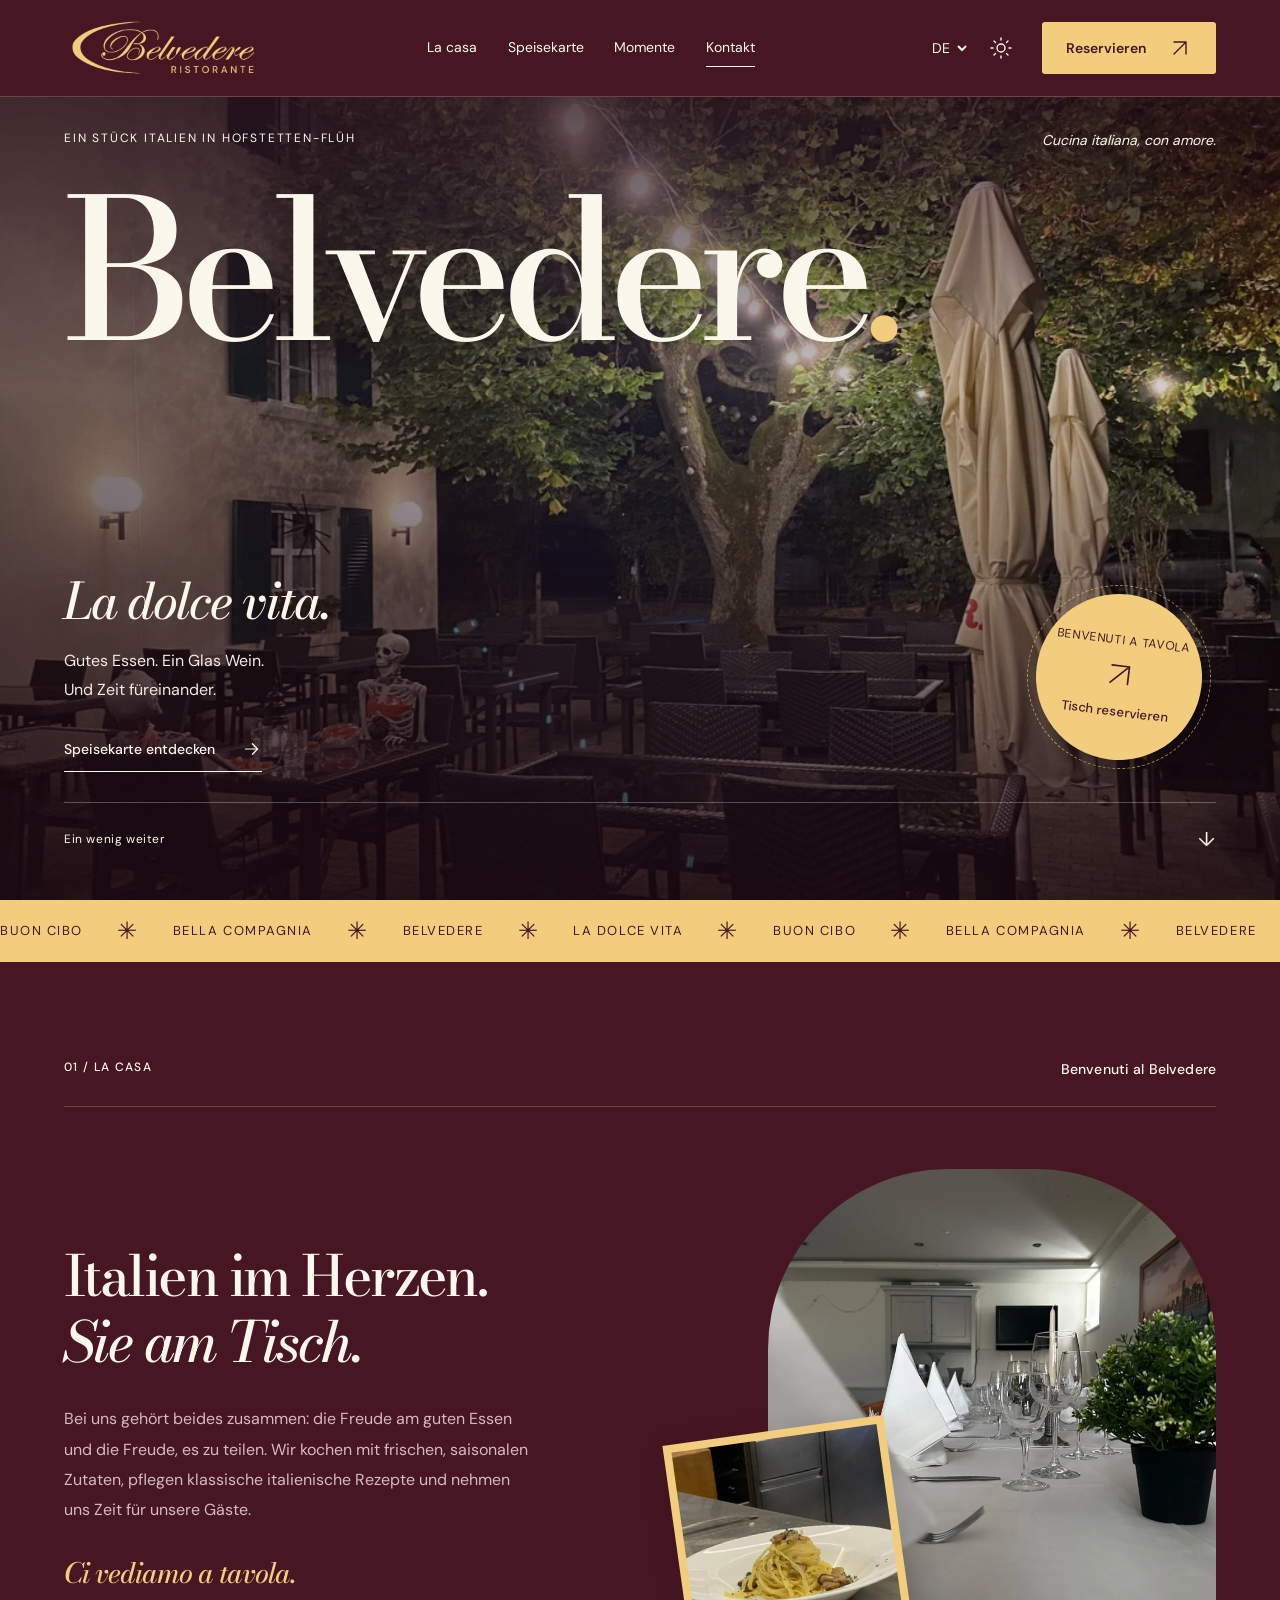
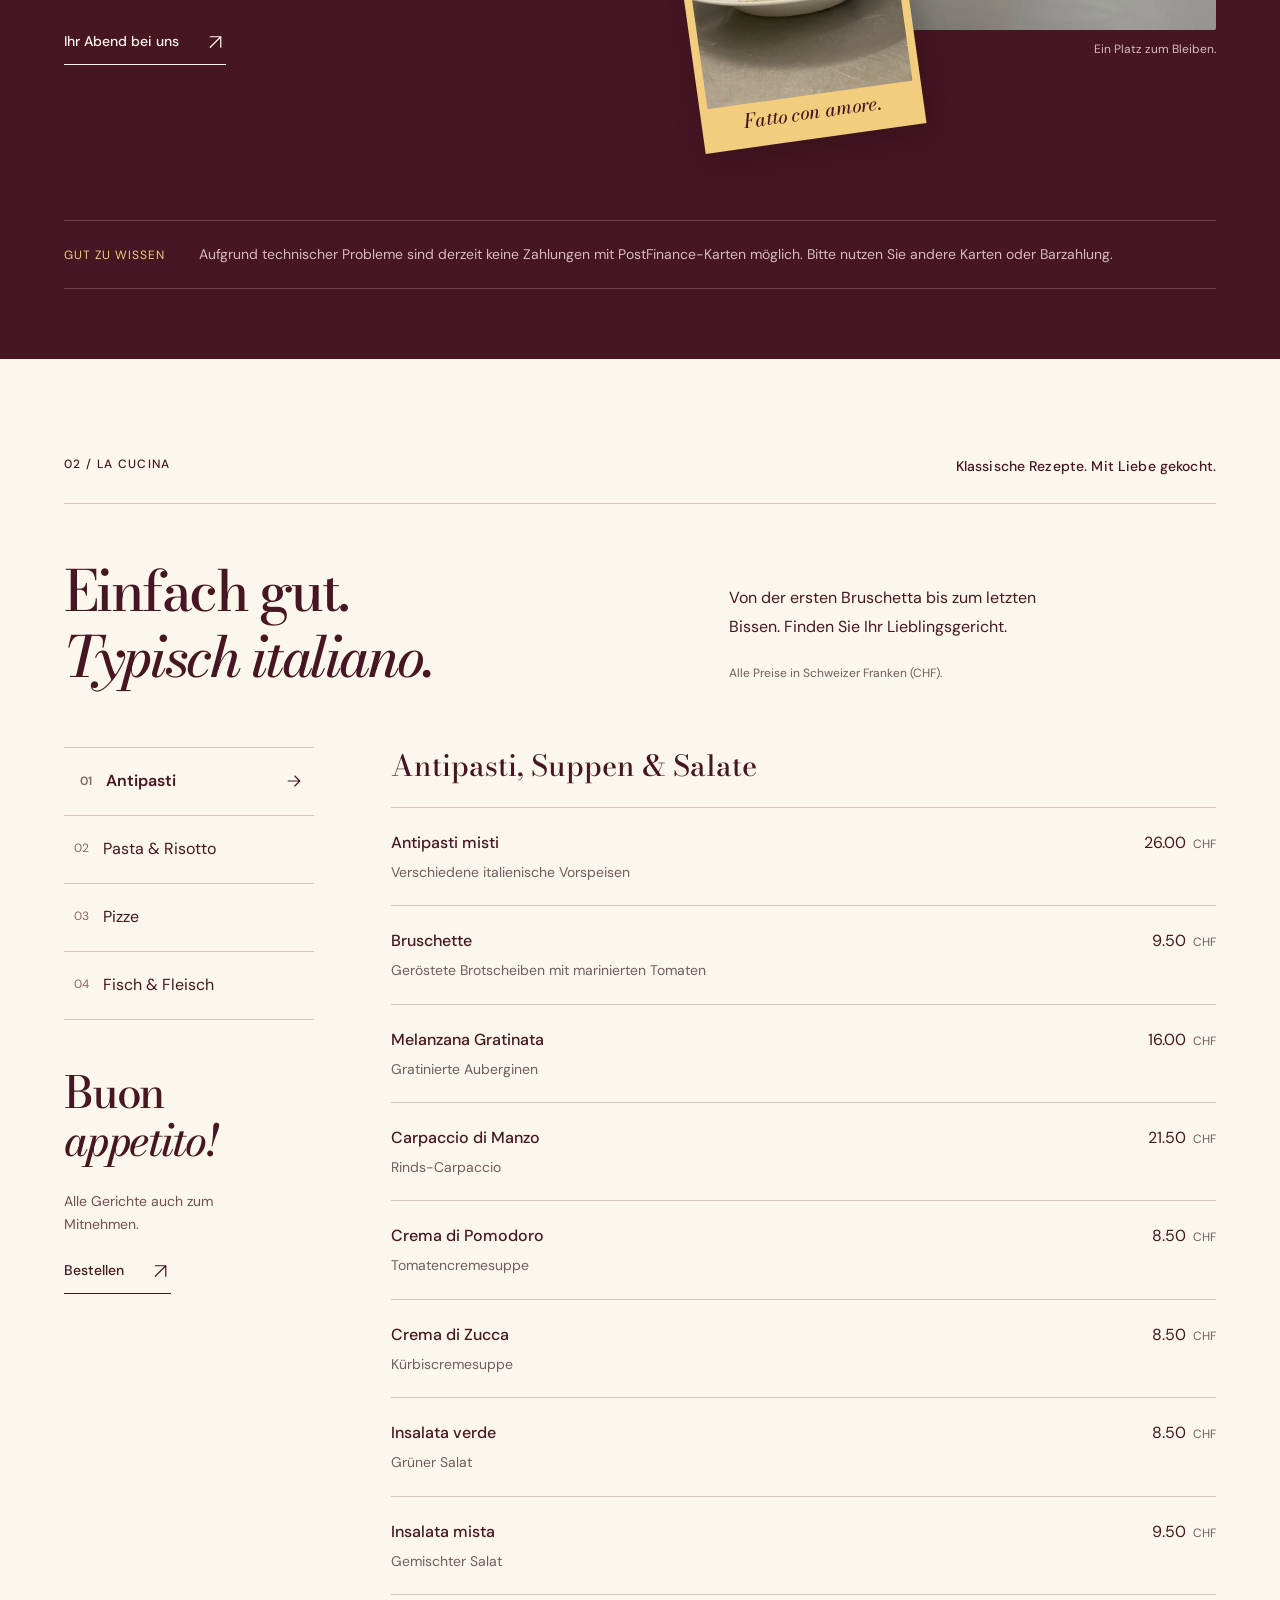
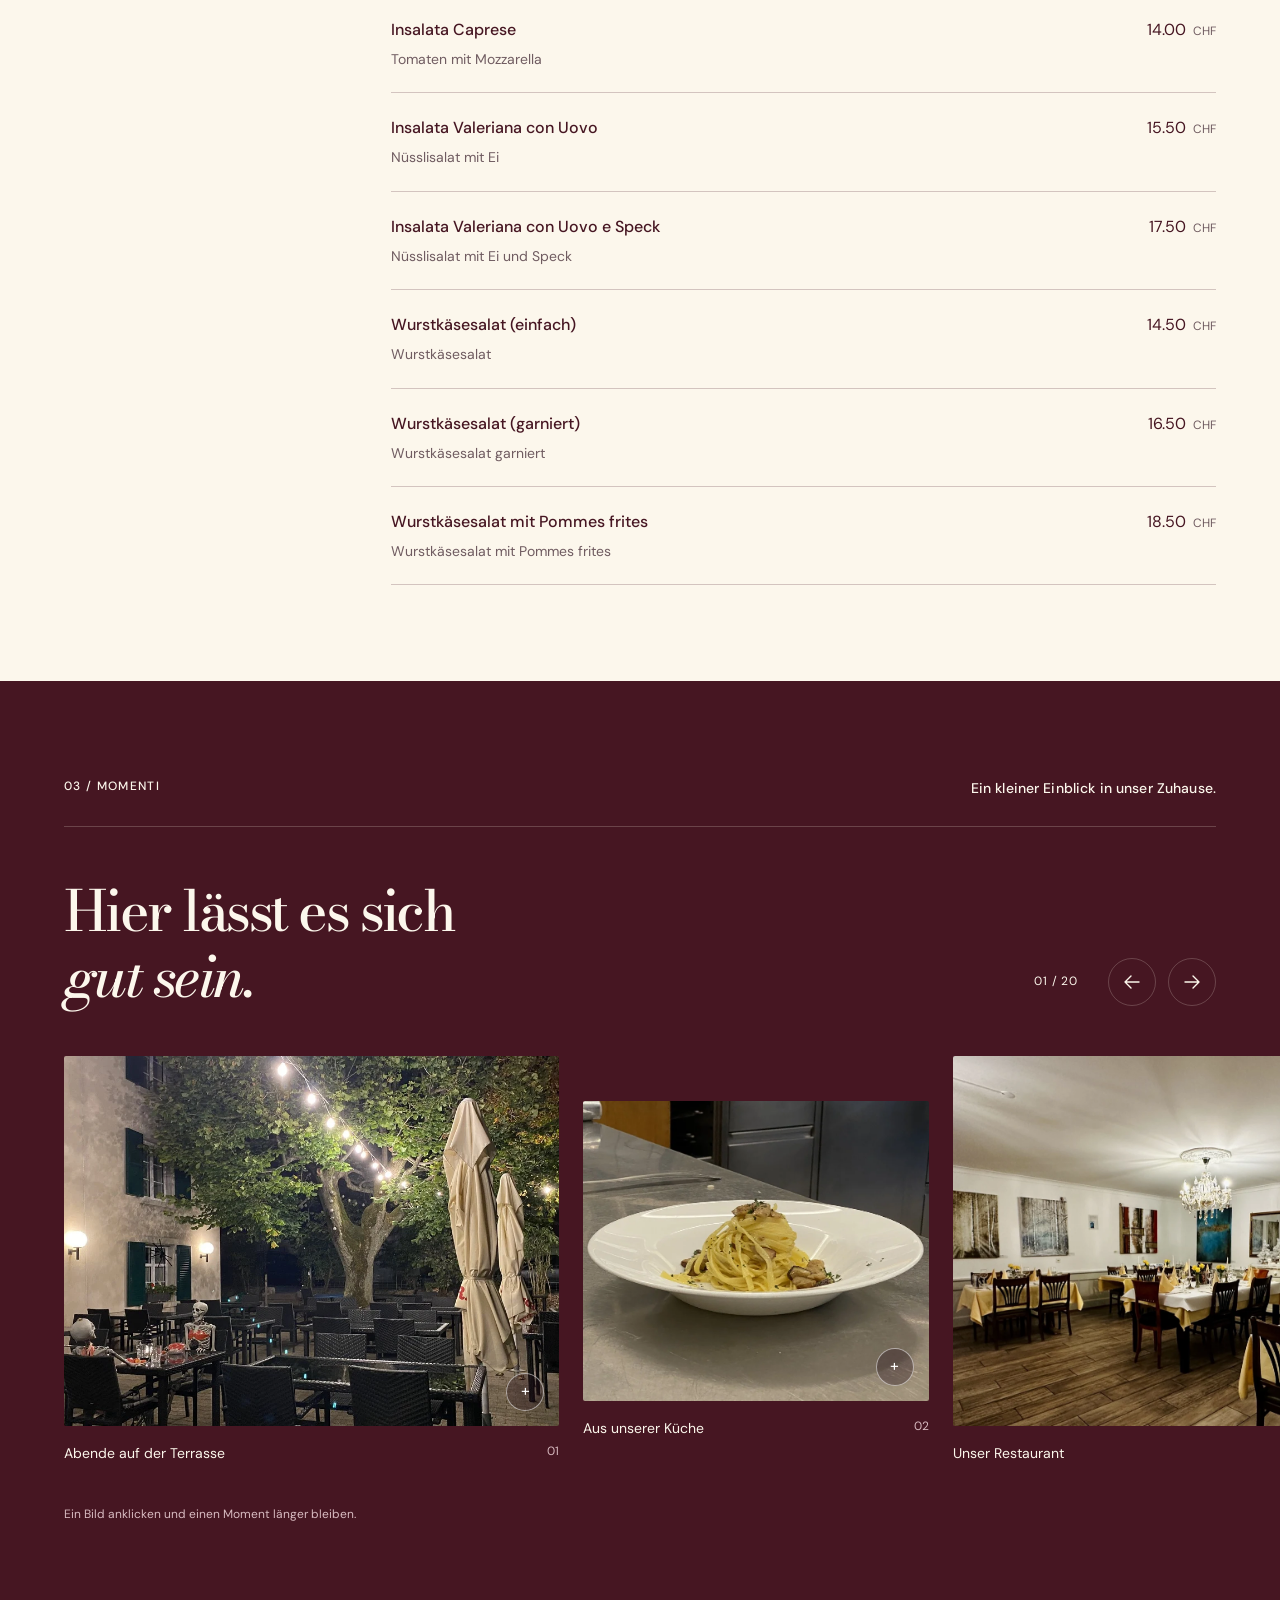
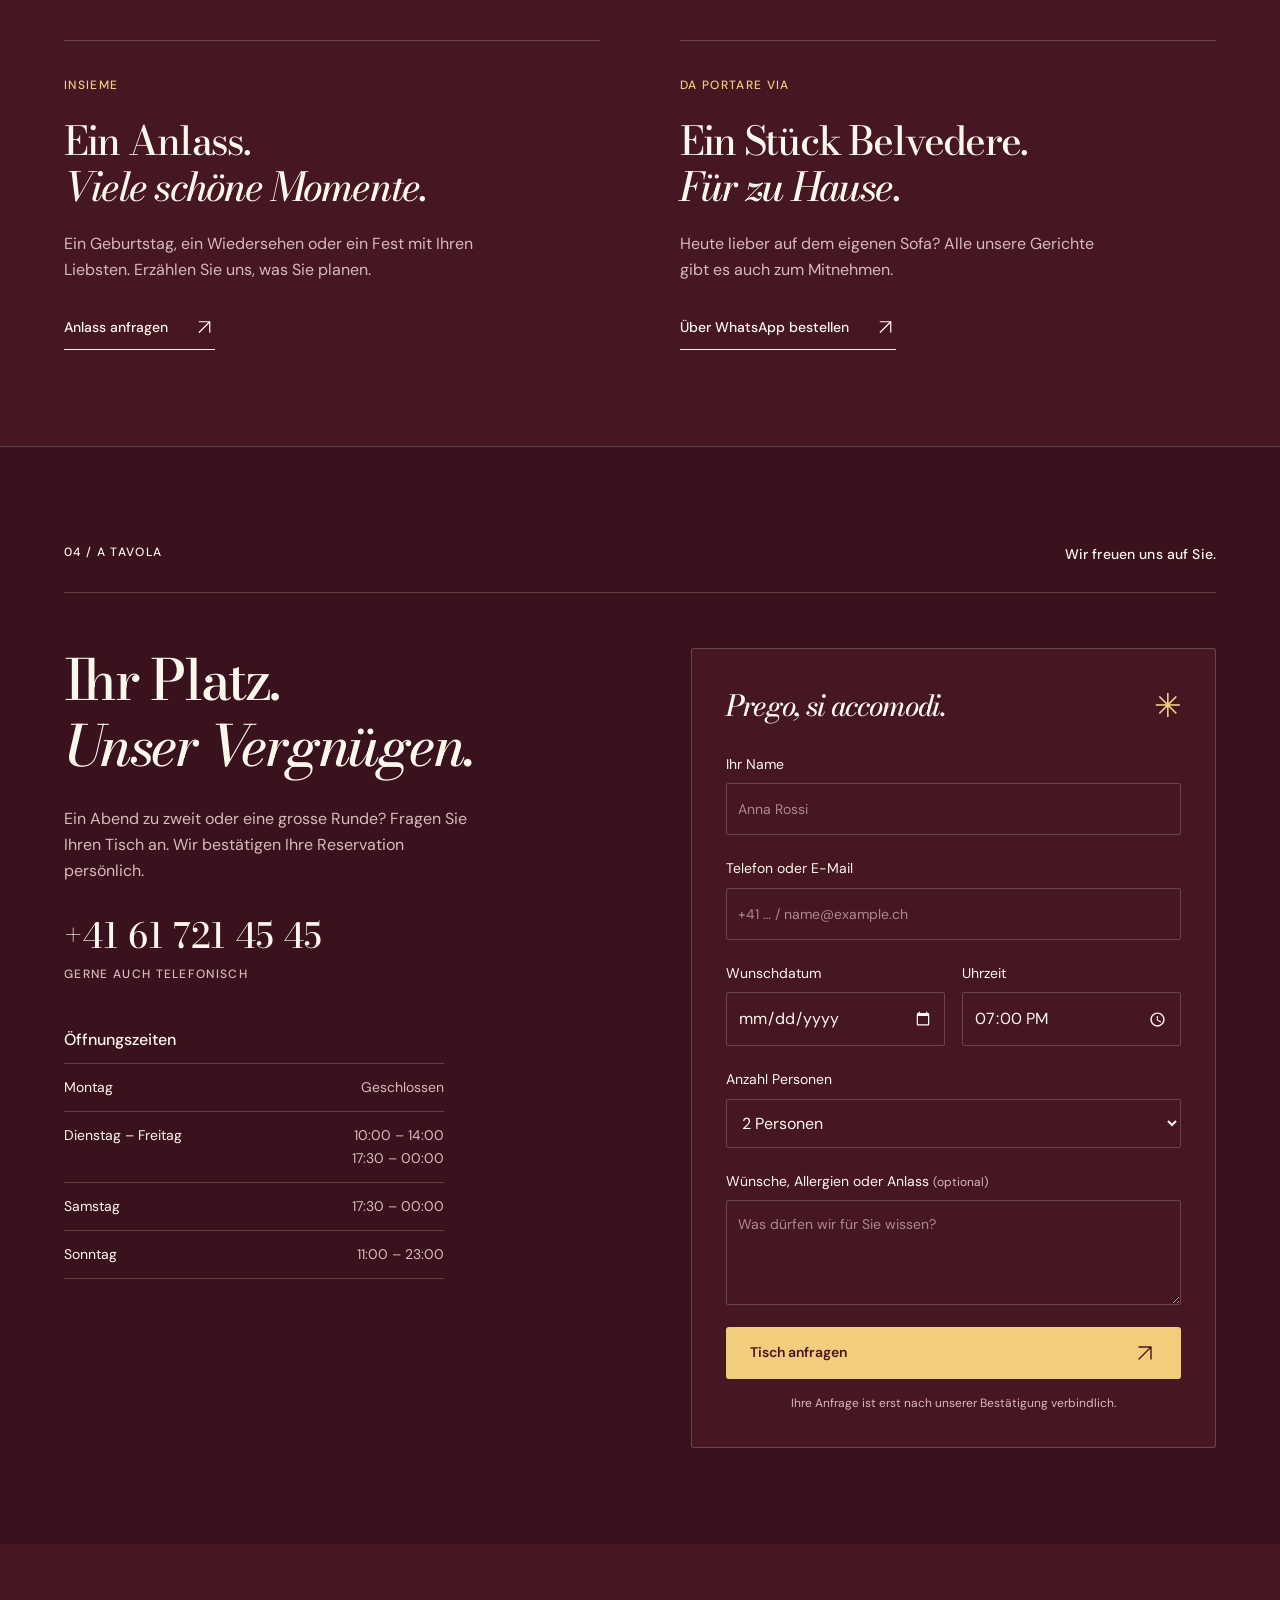
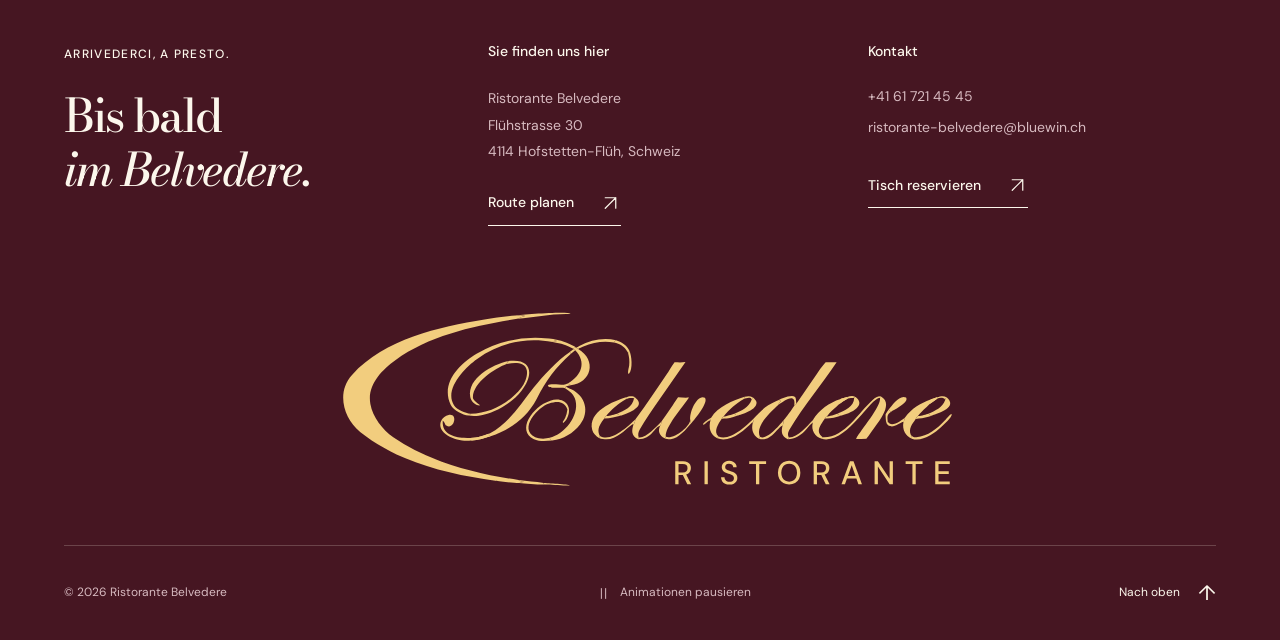
==== commit 9167a2c9: "1.2" ====
--- a/index.html
+++ b/index.html
@@ -6,7 +6,7 @@
   <meta name="theme-color" content="#461622">
   <meta name="description" content="Ristorante Belvedere in Hofstetten-Flüh. Italienische Küche, Pasta, Pizza und herzliche Gastfreundschaft. Speisekarte entdecken und einen Tisch anfragen.">
   <title>Belvedere — Un po’ d’Italia, a Hofstetten.</title>
-  <link rel="icon" href="assets/favicon.svg" type="image/svg+xml">
+  <link rel="icon" href="favicon.ico?v=logo2" sizes="any"><link rel="icon" href="assets/favicon.svg?v=logo2" type="image/svg+xml"><link rel="apple-touch-icon" href="assets/favicon.png?v=logo2">
   <link rel="stylesheet" href="assets/fonts/fonts.css">
   <link rel="stylesheet" href="styles.css">
   <link rel="preload" as="image" href="assets/hero.webp">
@@ -32,7 +32,7 @@
   </defs></svg>
   <div class="reading-progress" aria-hidden="true"></div>
   <header class="header" id="header">
-    <a class="wordmark" href="#" aria-label="Belvedere — Startseite"><img class="brand-logo brand-logo-gold" src="assets/logo-gold.svg" alt="Belvedere Ristorante" width="194" height="66"><img class="brand-logo brand-logo-wine" src="assets/logo-wine.svg" alt="Belvedere Ristorante" width="194" height="66"></a>
+    <a class="wordmark" href="#" aria-label="Belvedere — Startseite"><img class="brand-logo brand-logo-gold" src="assets/logo-header-gold.png" alt="Belvedere Ristorante" width="194" height="66"><img class="brand-logo brand-logo-wine" src="assets/logo-header-wine.png" alt="Belvedere Ristorante" width="194" height="66"></a>
     <nav class="desktop-nav" aria-label="Hauptnavigation" data-i18n-aria="navigation">
       <a href="#about" data-i18n="navAbout">La casa</a>
       <a href="#menu" data-i18n="navMenu">Speisekarte</a>
@@ -193,7 +193,7 @@
         <button class="button form-submit" type="submit" disabled><span data-i18n="send">Tisch anfragen</span><svg class="icon"><use href="#icon-diagonal"/></svg></button>
         <p class="form-disclaimer" data-i18n="confirmationNote">Ihre Anfrage ist erst nach unserer Bestätigung verbindlich.</p>
         <p id="reservationStatus" class="form-status" role="status" aria-live="polite" hidden></p>
-        <noscript><p>Bitte aktivieren Sie JavaScript oder reservieren Sie telefonisch: <a href="tel:+41617314287">+41 61 731 42 87</a>.</p></noscript>
+        <noscript><p>Bitte aktivieren Sie JavaScript oder reservieren Sie telefonisch: <a href="tel:+41617214545">+41 61 721 45 45</a>.</p></noscript>
       </form></div>
     </section>
   </main>
--- a/styles.css
+++ b/styles.css
@@ -60,7 +60,7 @@
 .wordmark { font-family: var(--serif); font-size: 2.25rem; line-height: 1.05; letter-spacing: -.065em; font-weight: 600; flex-shrink: 0; }
 .wordmark span { display: block; font-family: var(--sans); font-size: 0.75rem; letter-spacing: .15em; line-height: 1.5; margin-top: 7px; }
 .wordmark { display:flex; align-items:center; width:194px; max-width:31vw; }
-.brand-logo { width:100%; height:auto; animation:text-arrive .8s both; }
+.brand-logo { display:block; width:100%; height:auto; aspect-ratio:97/33; object-fit:contain; flex:none; opacity:1; transform:none; }
 .brand-logo-wine { display:none; }
 :root[data-theme='day'] .brand-logo-gold { display:none; }
 :root[data-theme='day'] .brand-logo-wine { display:block; }
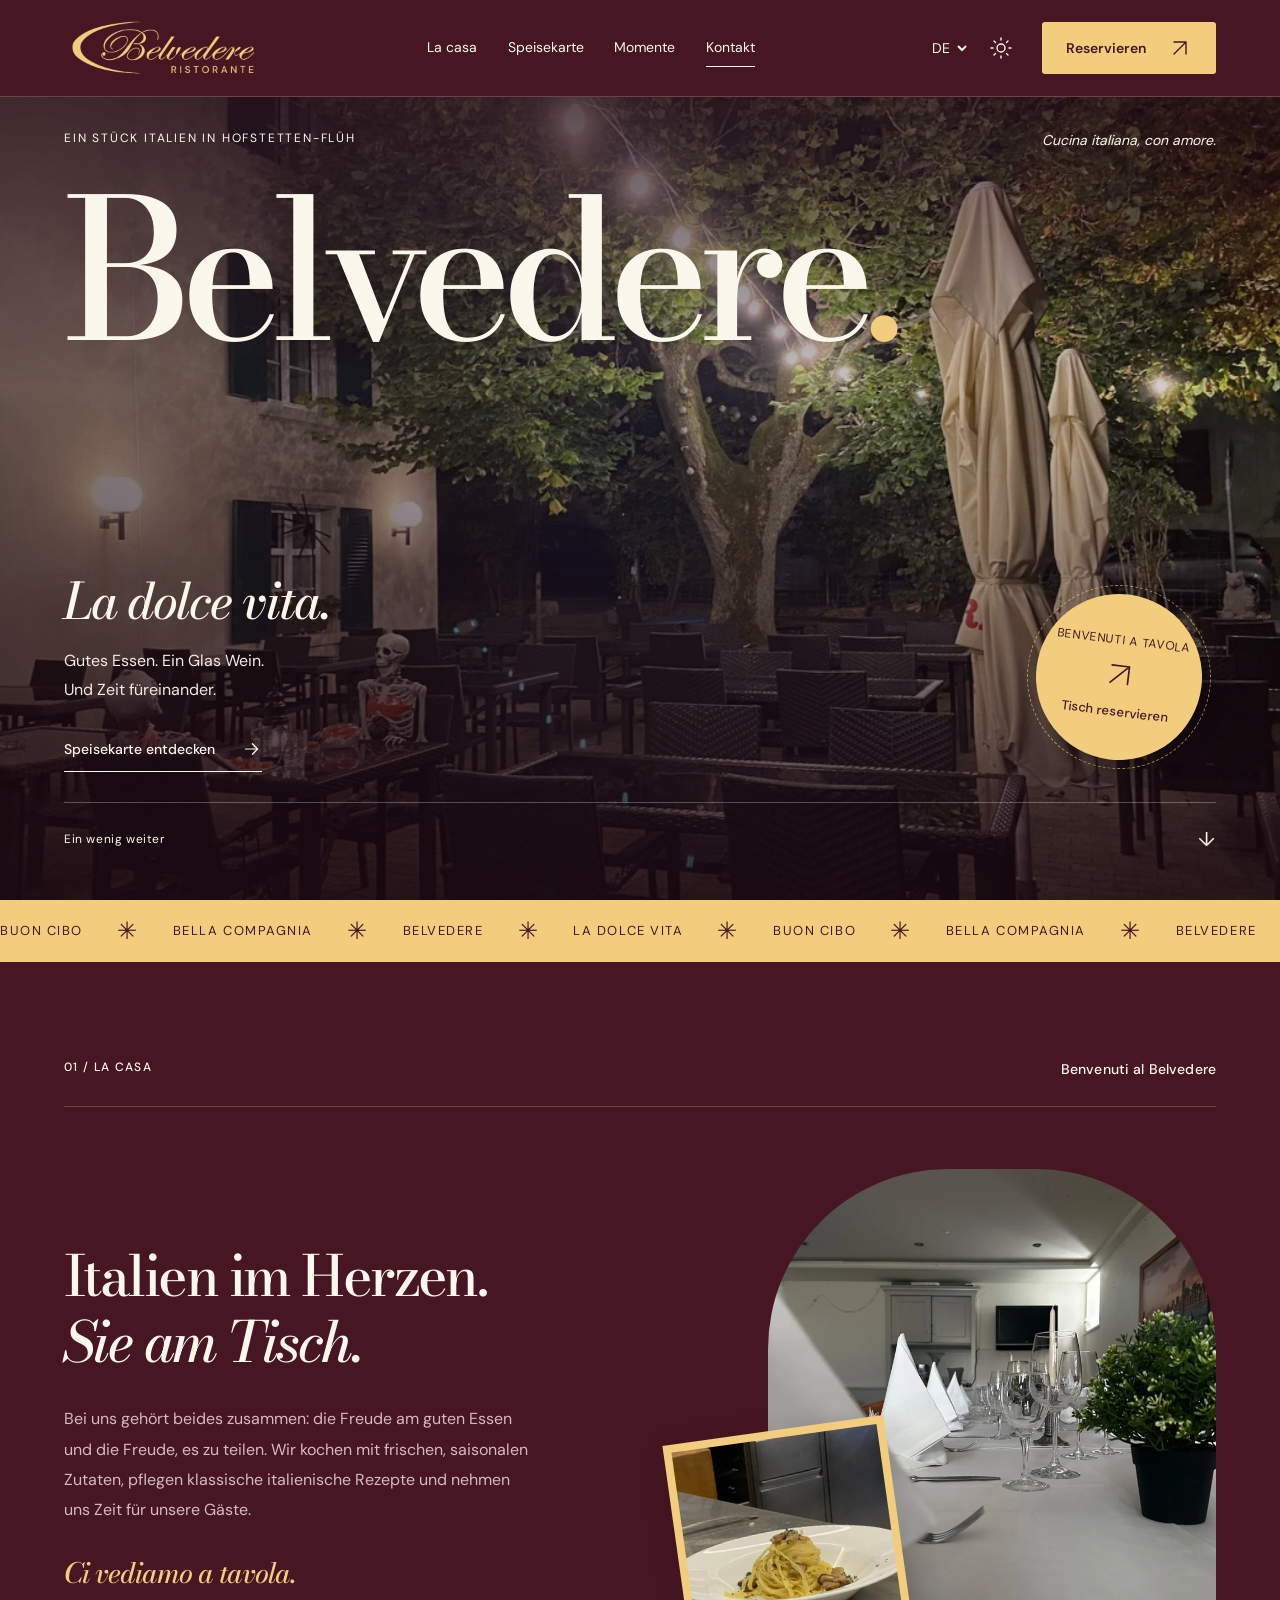
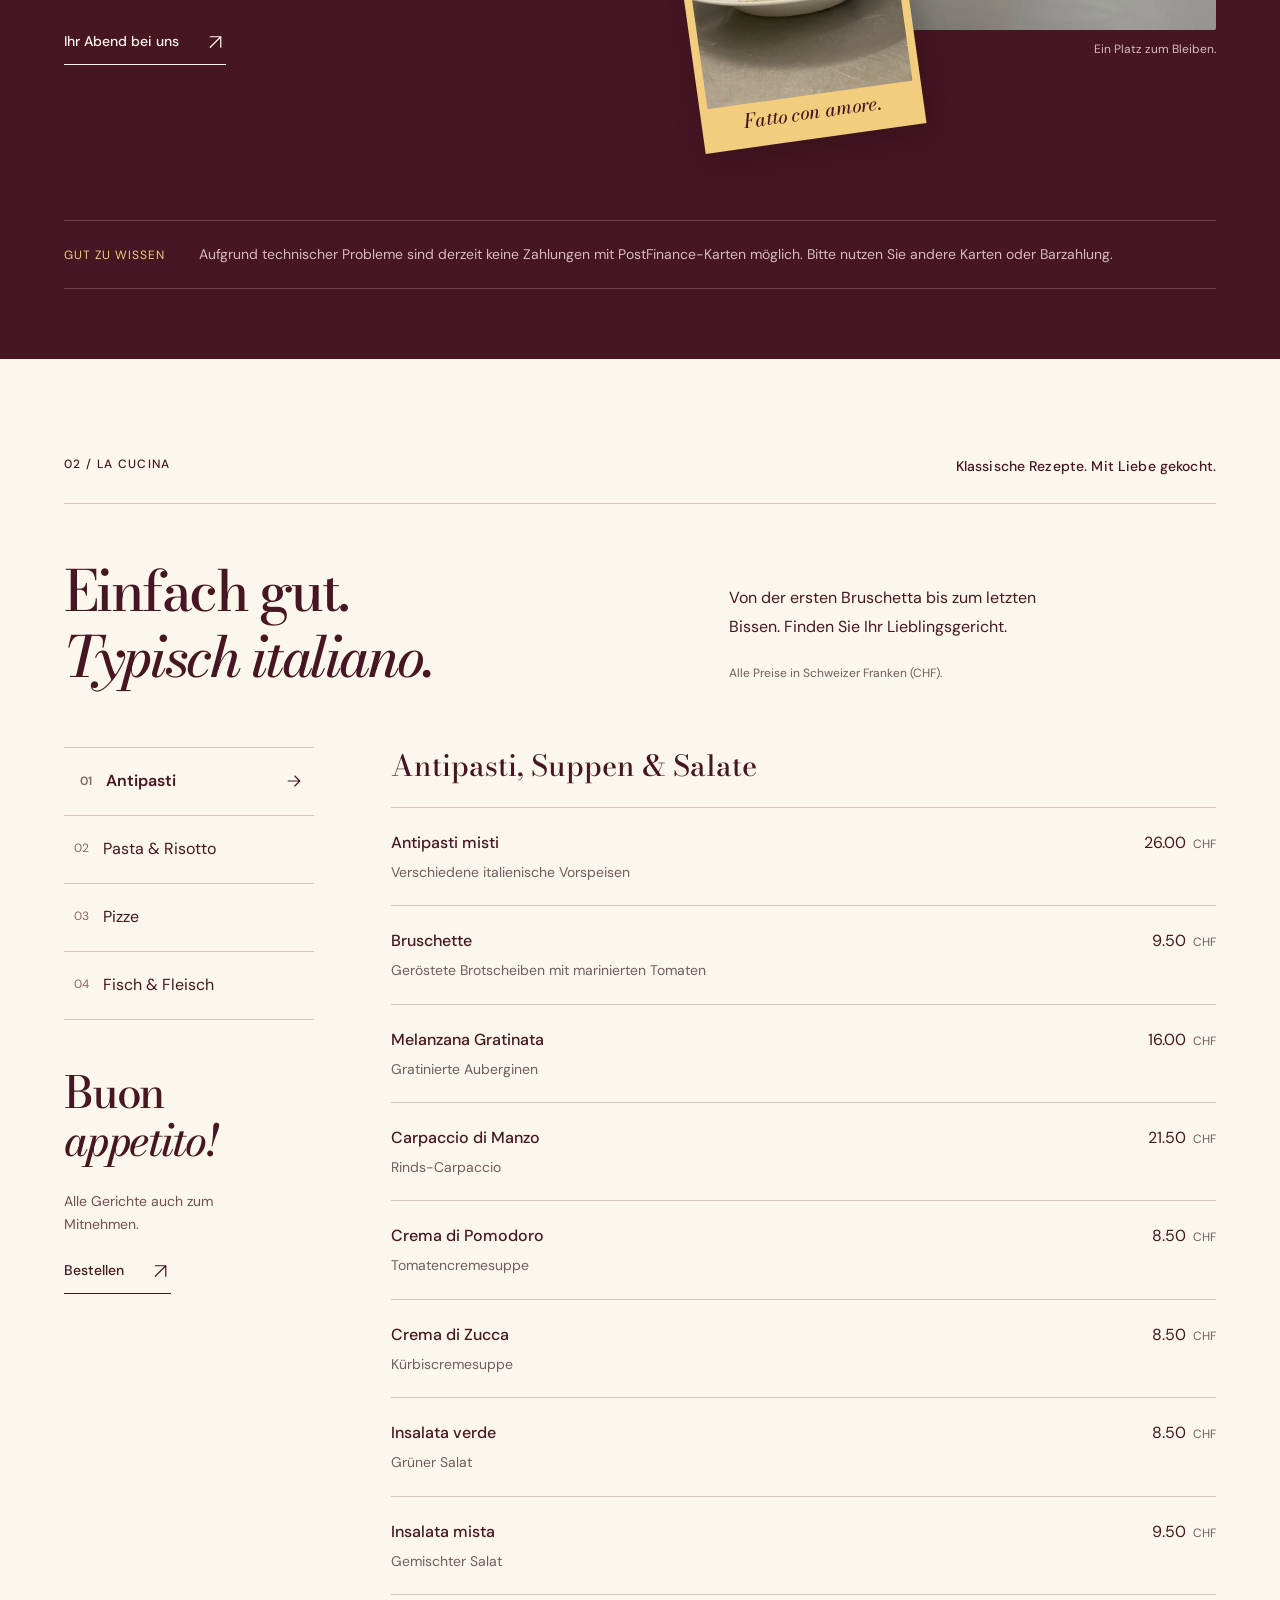
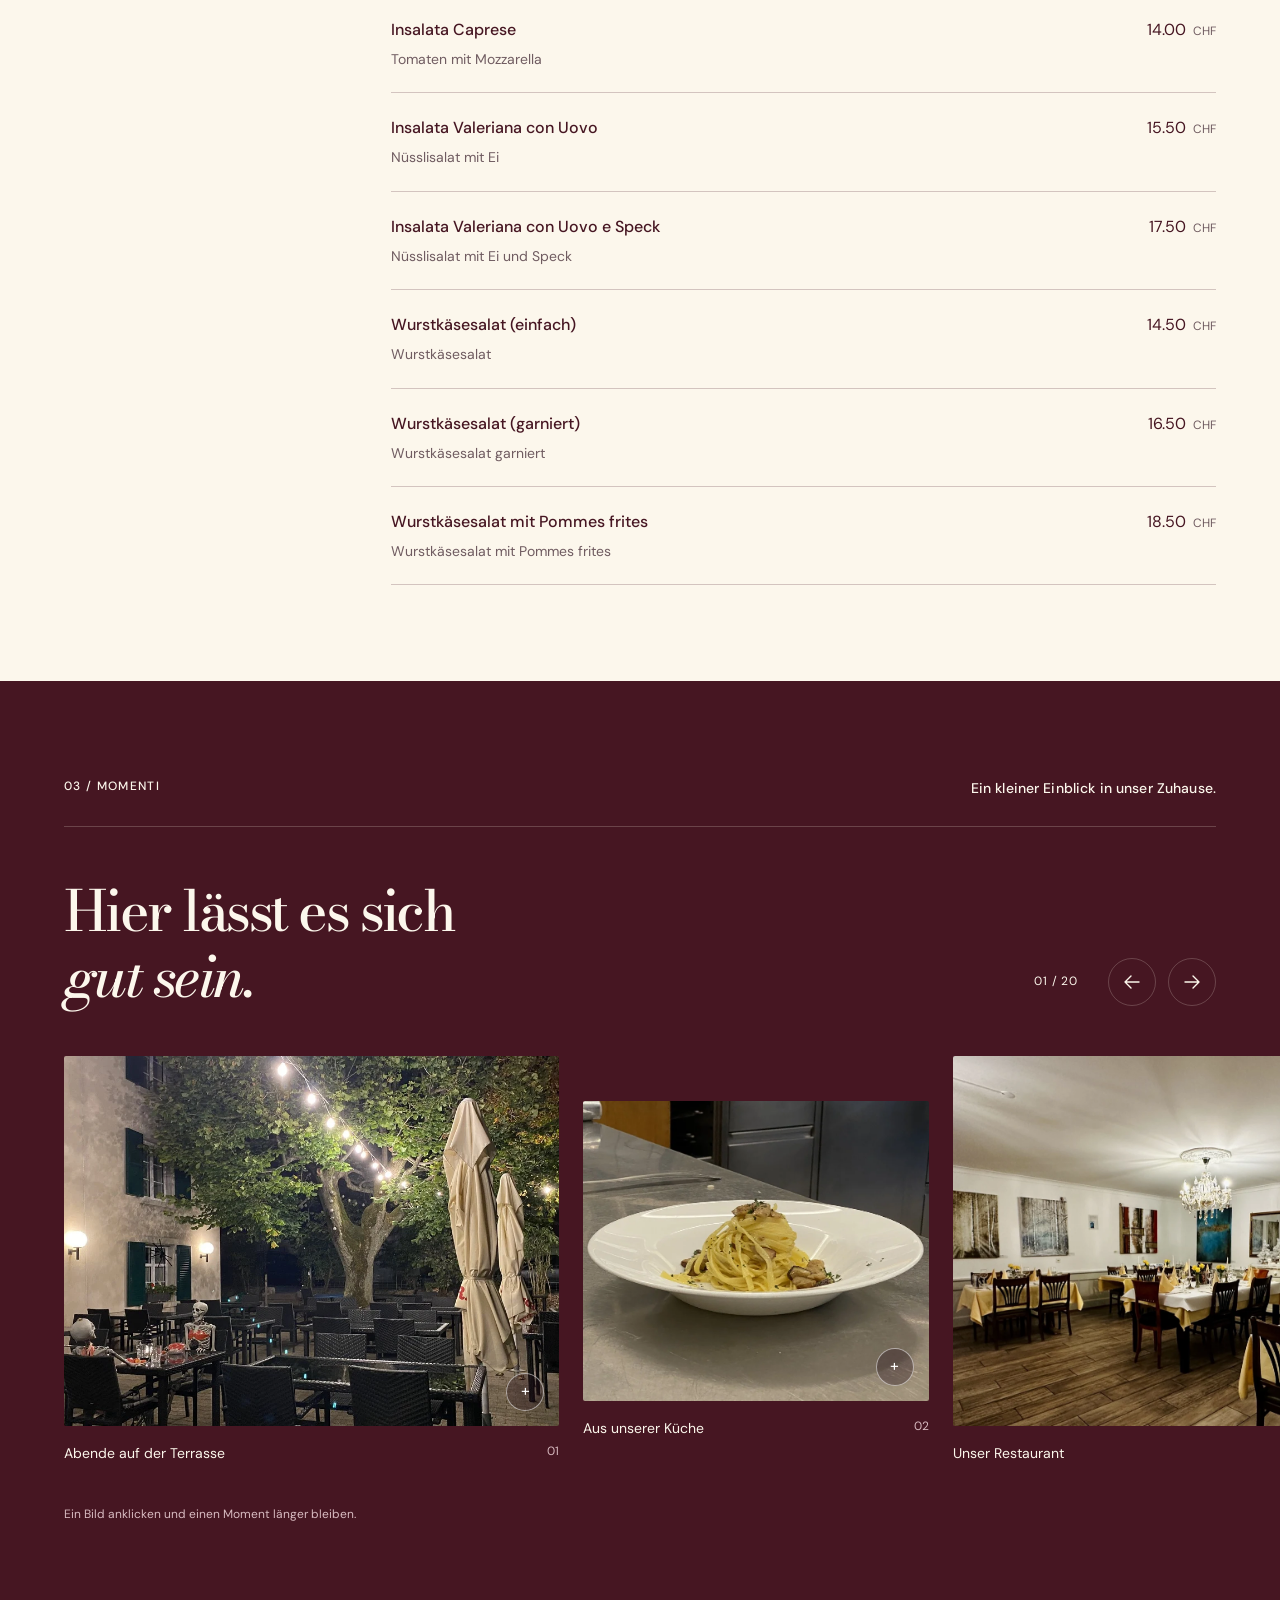
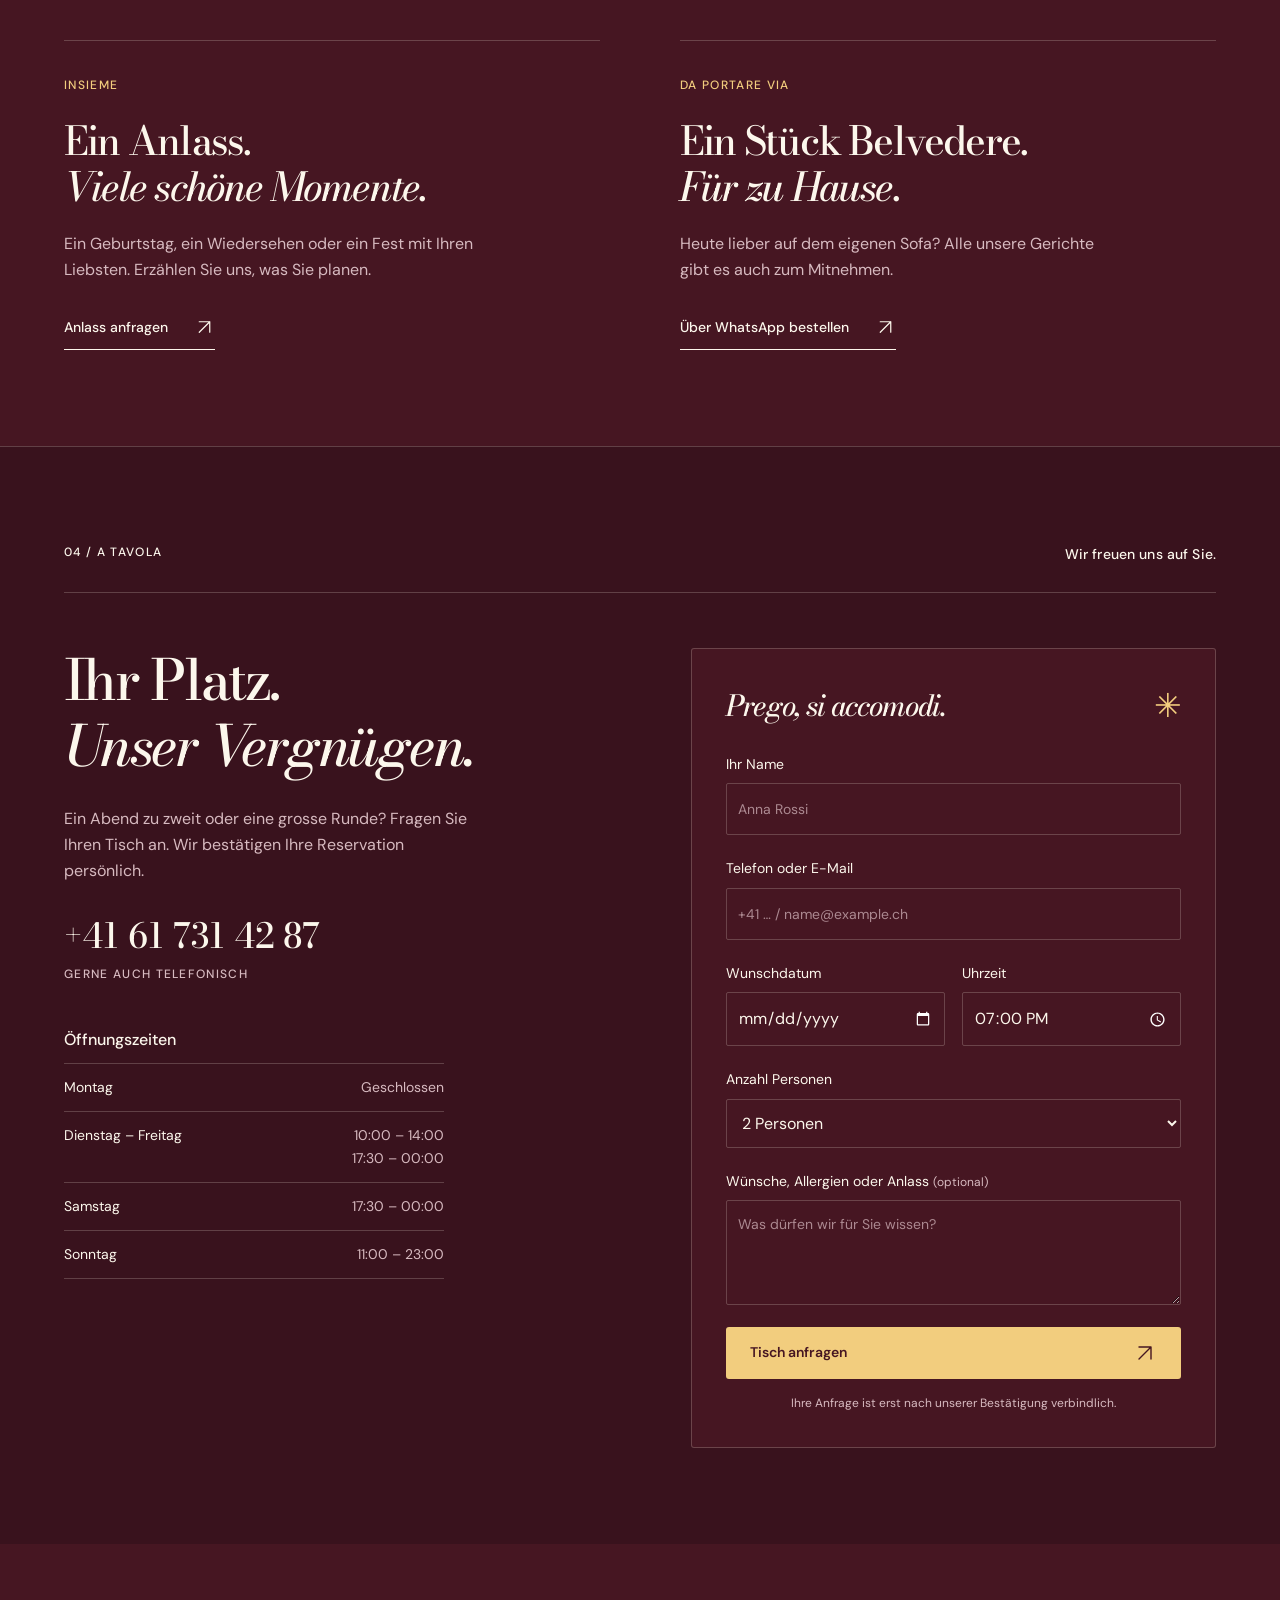
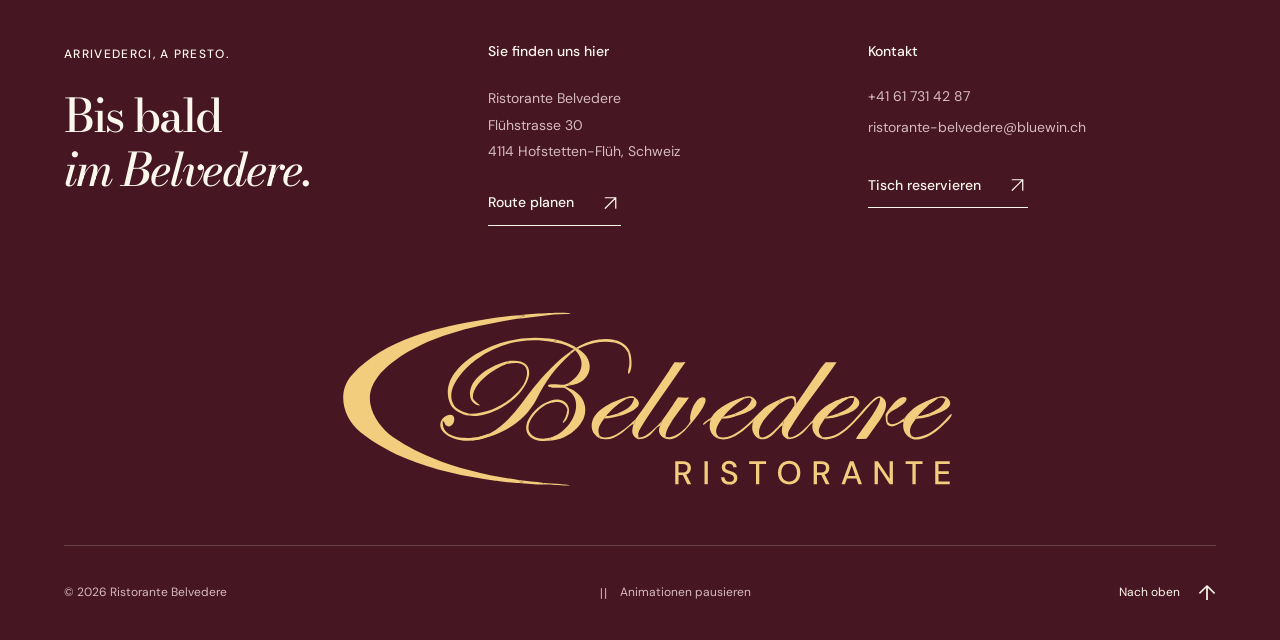
==== commit b635f420: "aktivierung reservation" ====
--- a/index.html
+++ b/index.html
@@ -181,9 +181,17 @@
     </section>
     <section id="reserve" class="section reserve">
       <div class="section-label reveal"><span>04 / A TAVOLA</span><span data-i18n="reserveOrigin">Wir freuen uns auf Sie.</span></div>
-      <div class="reserve-layout"><div class="reserve-copy reveal"><h2 data-i18n="reserveTitle">Ihr Platz.<br><em>Unser Vergnügen.</em></h2><p data-i18n="reserveText">Ein Abend zu zweit oder eine grosse Runde? Fragen Sie Ihren Tisch an. Wir bestätigen Ihre Reservation persönlich.</p><a class="reservation-phone" href="tel:+41617214545">+41 61 721 45 45</a><span class="eyebrow" data-i18n="phoneReserve">GERNE AUCH TELEFONISCH</span><div class="hours"><h3 data-i18n="hoursTitle">Öffnungszeiten</h3><dl><div><dt data-i18n="monday">Montag</dt><dd data-i18n="closed">Geschlossen</dd></div><div><dt data-i18n="weekdays">Dienstag – Freitag</dt><dd>10:00 – 14:00<br>17:30 – 00:00</dd></div><div><dt data-i18n="saturday">Samstag</dt><dd>17:30 – 00:00</dd></div><div><dt data-i18n="sunday">Sonntag</dt><dd>11:00 – 23:00</dd></div></dl></div></div>
-      <form id="reservationForm" class="reservation-form reveal">
+      <div class="reserve-layout"><div class="reserve-copy reveal"><h2 data-i18n="reserveTitle">Ihr Platz.<br><em>Unser Vergnügen.</em></h2><p data-i18n="reserveText">Ein Abend zu zweit oder eine grosse Runde? Fragen Sie Ihren Tisch an. Wir bestätigen Ihre Reservation persönlich.</p><a class="reservation-phone" href="tel:+41617314287">+41 61 731 42 87</a><span class="eyebrow" data-i18n="phoneReserve">GERNE AUCH TELEFONISCH</span><div class="hours"><h3 data-i18n="hoursTitle">Öffnungszeiten</h3><dl><div><dt data-i18n="monday">Montag</dt><dd data-i18n="closed">Geschlossen</dd></div><div><dt data-i18n="weekdays">Dienstag – Freitag</dt><dd>10:00 – 14:00<br>17:30 – 00:00</dd></div><div><dt data-i18n="saturday">Samstag</dt><dd>17:30 – 00:00</dd></div><div><dt data-i18n="sunday">Sonntag</dt><dd>11:00 – 23:00</dd></div></dl></div></div>
+      <form id="reservationForm" class="reservation-form reveal"
+            name="reservation"
+            method="POST"
+            data-netlify="true"
+            netlify-honeypot="bot-field">
         <div class="form-title"><span>Prego, si accomodi.</span><span aria-hidden="true">✳</span></div>
+        <input type="hidden" name="form-name" value="reservation">
+        <p hidden>
+          <label>Bitte nicht ausfüllen: <input name="bot-field"></label>
+        </p>
         
         <div class="form-field"><label for="resName" data-i18n="name">Ihr Name</label><input id="resName" name="name" autocomplete="name" required maxlength="100" placeholder="Anna Rossi" data-i18n-ph="namePlaceholder"></div>
         <div class="form-field"><label for="resContact" data-i18n="contactField">Telefon oder E-Mail</label><input id="resContact" name="contact" autocomplete="email" required maxlength="160" placeholder="+41 … / name@example.ch"></div>
@@ -193,11 +201,11 @@
         <button class="button form-submit" type="submit" disabled><span data-i18n="send">Tisch anfragen</span><svg class="icon"><use href="#icon-diagonal"/></svg></button>
         <p class="form-disclaimer" data-i18n="confirmationNote">Ihre Anfrage ist erst nach unserer Bestätigung verbindlich.</p>
         <p id="reservationStatus" class="form-status" role="status" aria-live="polite" hidden></p>
-        <noscript><p>Bitte aktivieren Sie JavaScript oder reservieren Sie telefonisch: <a href="tel:+41617214545">+41 61 721 45 45</a>.</p></noscript>
+        <noscript><p>Bitte aktivieren Sie JavaScript oder reservieren Sie telefonisch: <a href="tel:+41617314287">+41 61 731 42 87</a>.</p></noscript>
       </form></div>
     </section>
   </main>
-  <footer class="footer section" id="contact"><div class="footer-top"><div><span class="eyebrow">ARRIVEDERCI, A PRESTO.</span><h2 data-i18n="footerTitle">Bis bald<br><em>im Belvedere.</em></h2></div><div class="footer-address"><h3 data-i18n="findUs">Sie finden uns hier</h3><address>Ristorante Belvedere<br>Flühstrasse 30<br>4114 Hofstetten-Flüh, Schweiz</address><a class="text-link" href="https://www.google.com/maps/search/?api=1&amp;query=Ristorante%20Belvedere%20Fl%C3%BChstrasse%2030%204114%20Hofstetten-Fl%C3%BCh" target="_blank" rel="noopener noreferrer"><span data-i18n="directions">Route planen</span><svg class="icon"><use href="#icon-diagonal"/></svg></a></div><div class="footer-contact"><h3 data-i18n="navContact">Kontakt</h3><a href="tel:+41617214545">+41 61 721 45 45</a><a href="mailto:ristorante-belvedere@bluewin.ch">ristorante-belvedere@bluewin.ch</a><a href="#reserve" class="text-link"><span data-i18n="reserveTable">Tisch reservieren</span><svg class="icon"><use href="#icon-diagonal"/></svg></a></div></div><div class="footer-brand"><img class="brand-logo-gold" src="assets/logo-gold.svg" alt="Belvedere Ristorante" width="582" height="198"><img class="brand-logo-wine" src="assets/logo-wine.svg" alt="Belvedere Ristorante" width="582" height="198"></div><div class="footer-bottom"><p>© <span id="year">2026</span> Ristorante Belvedere</p><button id="motionToggle" class="motion-toggle" aria-pressed="false"><svg class="icon"><use href="#icon-pause"/></svg><span data-i18n="pauseMotion">Animationen pausieren</span></button><a href="#" class="back-top"><span data-i18n="backTop">Nach oben</span><span aria-hidden="true">↑</span></a></div></footer>
+  <footer class="footer section" id="contact"><div class="footer-top"><div><span class="eyebrow">ARRIVEDERCI, A PRESTO.</span><h2 data-i18n="footerTitle">Bis bald<br><em>im Belvedere.</em></h2></div><div class="footer-address"><h3 data-i18n="findUs">Sie finden uns hier</h3><address>Ristorante Belvedere<br>Flühstrasse 30<br>4114 Hofstetten-Flüh, Schweiz</address><a class="text-link" href="https://www.google.com/maps/search/?api=1&amp;query=Ristorante%20Belvedere%20Fl%C3%BChstrasse%2030%204114%20Hofstetten-Fl%C3%BCh" target="_blank" rel="noopener noreferrer"><span data-i18n="directions">Route planen</span><svg class="icon"><use href="#icon-diagonal"/></svg></a></div><div class="footer-contact"><h3 data-i18n="navContact">Kontakt</h3><a href="tel:+41617314287">+41 61 731 42 87</a><a href="mailto:ristorante-belvedere@bluewin.ch">ristorante-belvedere@bluewin.ch</a><a href="#reserve" class="text-link"><span data-i18n="reserveTable">Tisch reservieren</span><svg class="icon"><use href="#icon-diagonal"/></svg></a></div></div><div class="footer-brand"><img class="brand-logo-gold" src="assets/logo-gold.svg" alt="Belvedere Ristorante" width="582" height="198"><img class="brand-logo-wine" src="assets/logo-wine.svg" alt="Belvedere Ristorante" width="582" height="198"></div><div class="footer-bottom"><p>© <span id="year">2026</span> Ristorante Belvedere</p><button id="motionToggle" class="motion-toggle" aria-pressed="false"><svg class="icon"><use href="#icon-pause"/></svg><span data-i18n="pauseMotion">Animationen pausieren</span></button><a href="#" class="back-top"><span data-i18n="backTop">Nach oben</span><span aria-hidden="true">↑</span></a></div></footer>
   <dialog class="special-dialog" id="specialDialog" aria-labelledby="specialDialogTitle"><button class="icon-button" id="specialDialogClose" aria-label="Schliessen" data-i18n-aria="close">×</button><h2 id="specialDialogTitle"></h2><p id="specialDialogText"></p><div id="specialDishes"></div><a class="button" id="specialDialogReserve" href="#reserve"></a></dialog>
   <dialog class="lightbox" id="lightbox" aria-label="Bild in Grossansicht" data-i18n-aria="largeImage"><div class="lightbox-top"><span id="lightboxCount" aria-live="polite">01 / 20</span><button class="icon-button" id="lightboxClose" autofocus aria-label="Schliessen" data-i18n-aria="close"><svg class="icon"><use href="#icon-close"/></svg></button></div><div class="lightbox-stage"><button class="round-button previous" id="lightboxPrev" aria-label="Vorheriges Bild" data-i18n-aria="previous"><svg class="icon"><use href="#icon-arrow"/></svg></button><img id="lightboxImage" alt=""><button class="round-button" id="lightboxNext" aria-label="Nächstes Bild" data-i18n-aria="next"><svg class="icon"><use href="#icon-arrow"/></svg></button></div><p id="lightboxCaption"></p></dialog>
 </body>
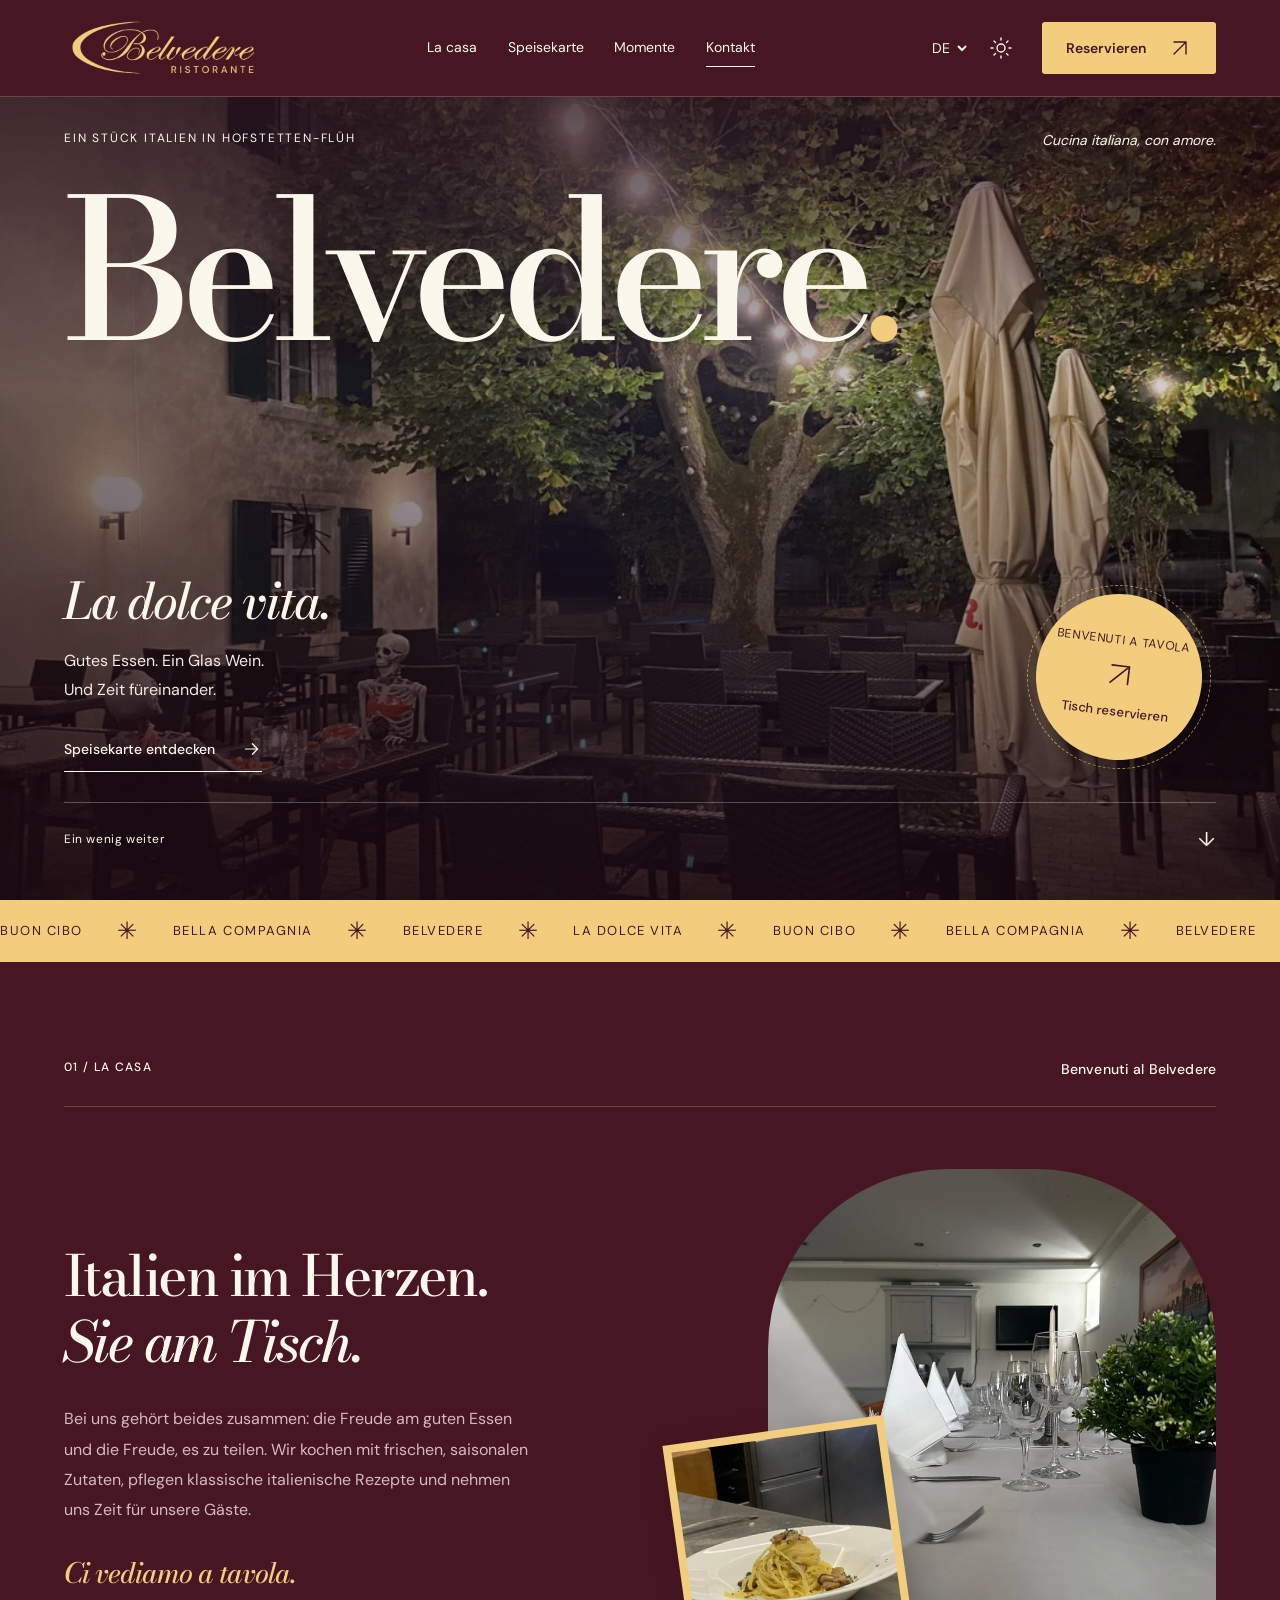
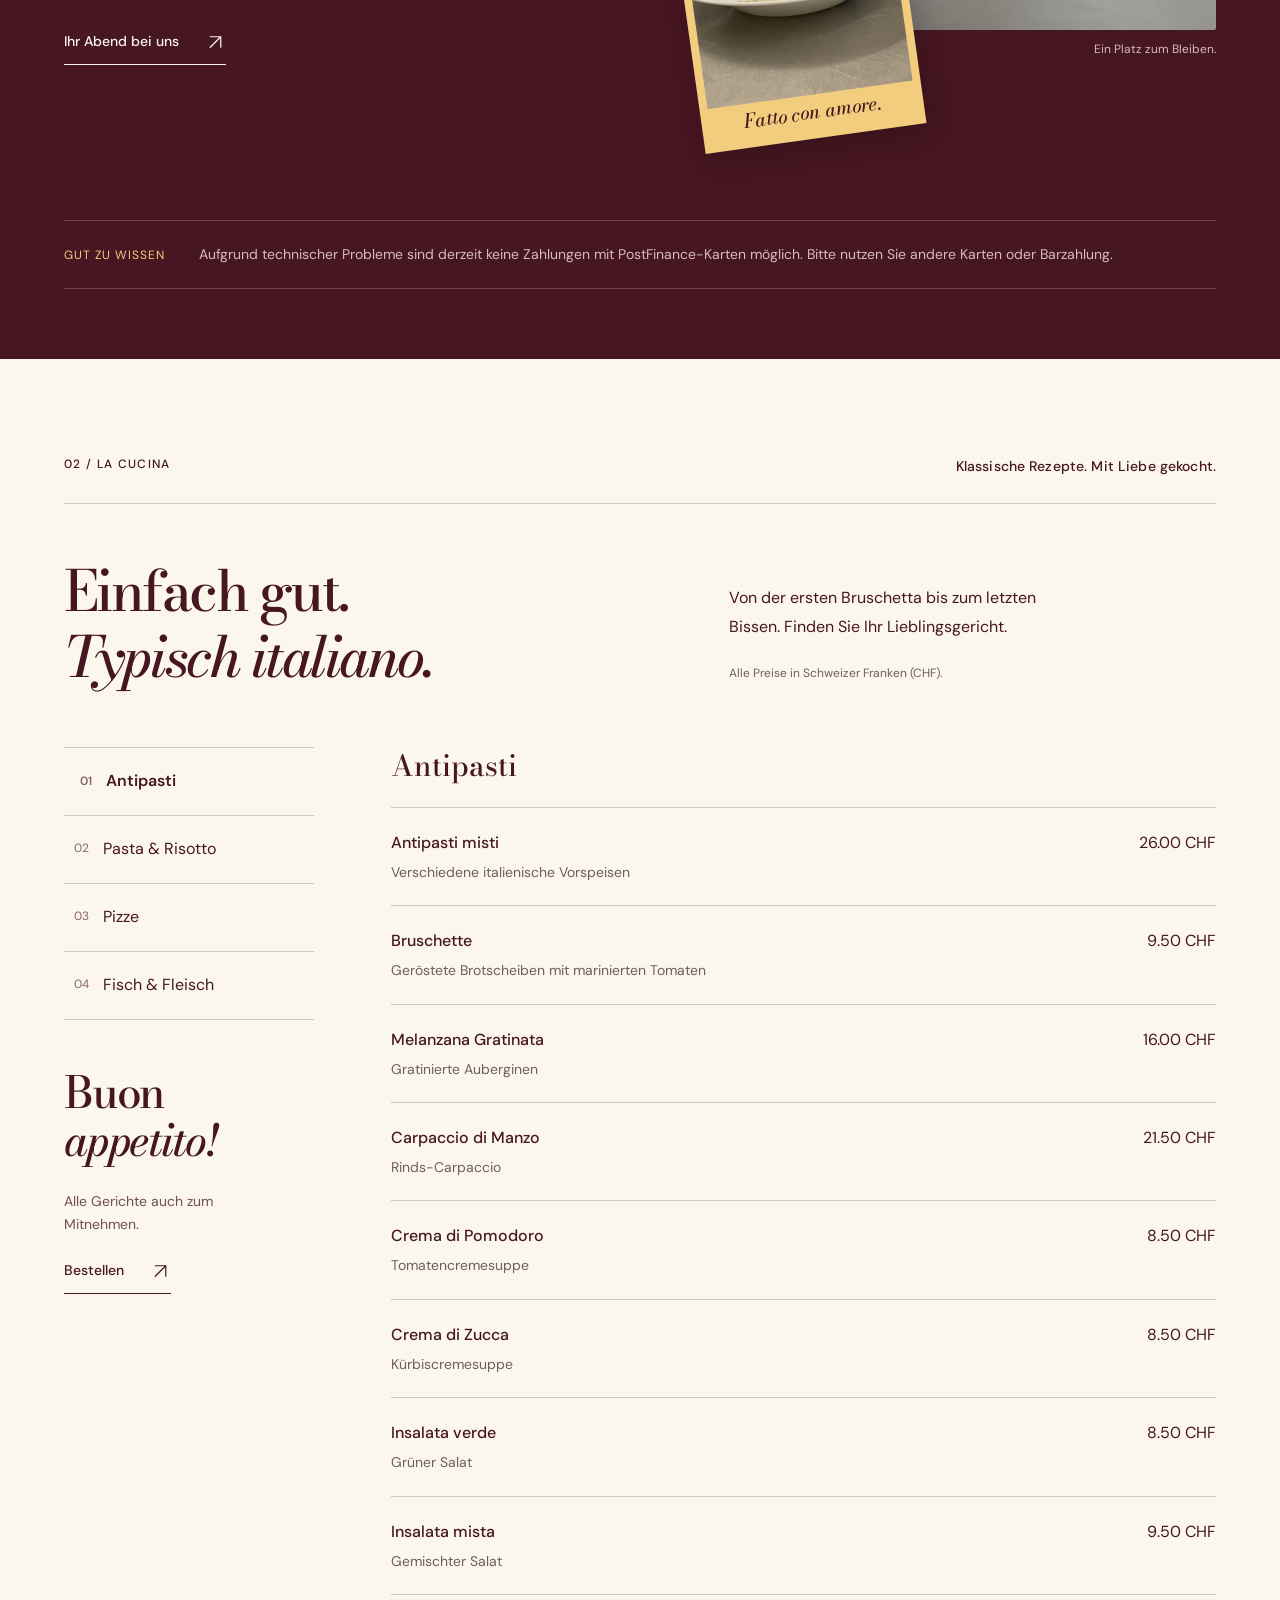
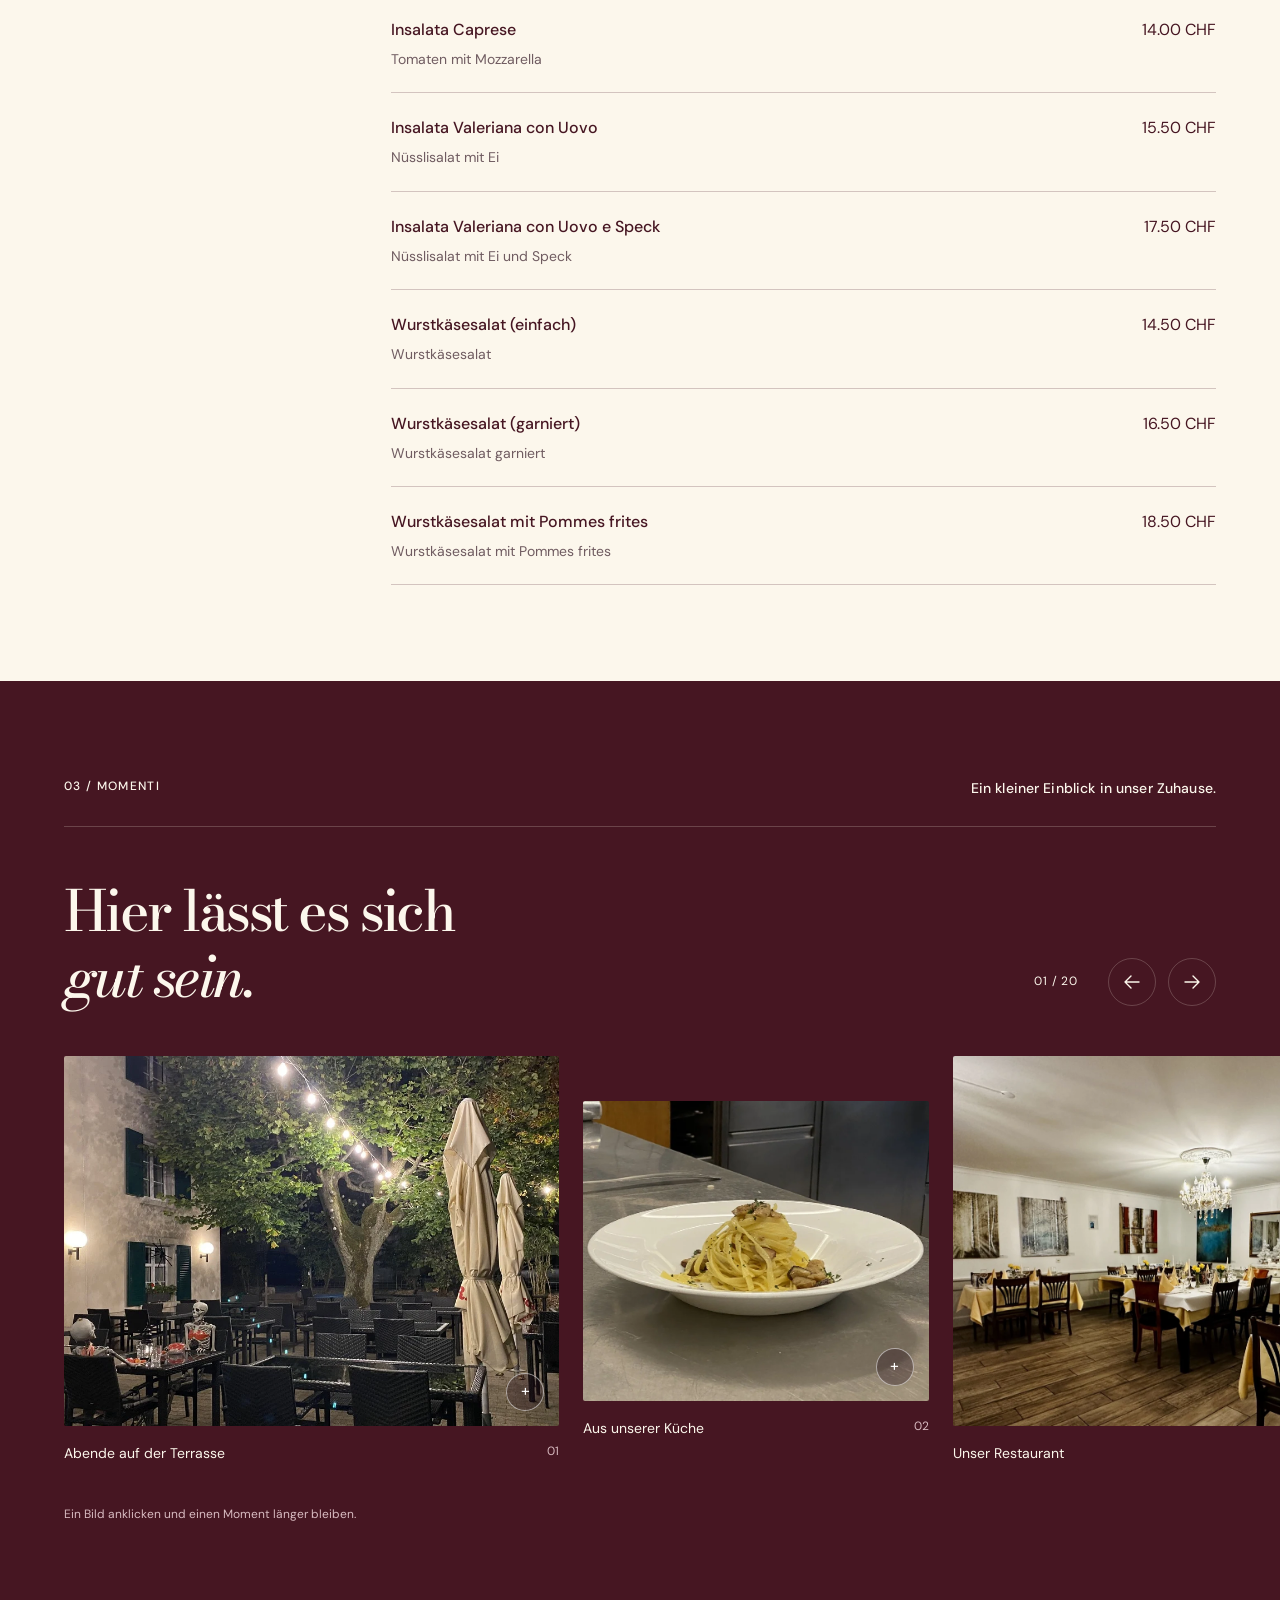
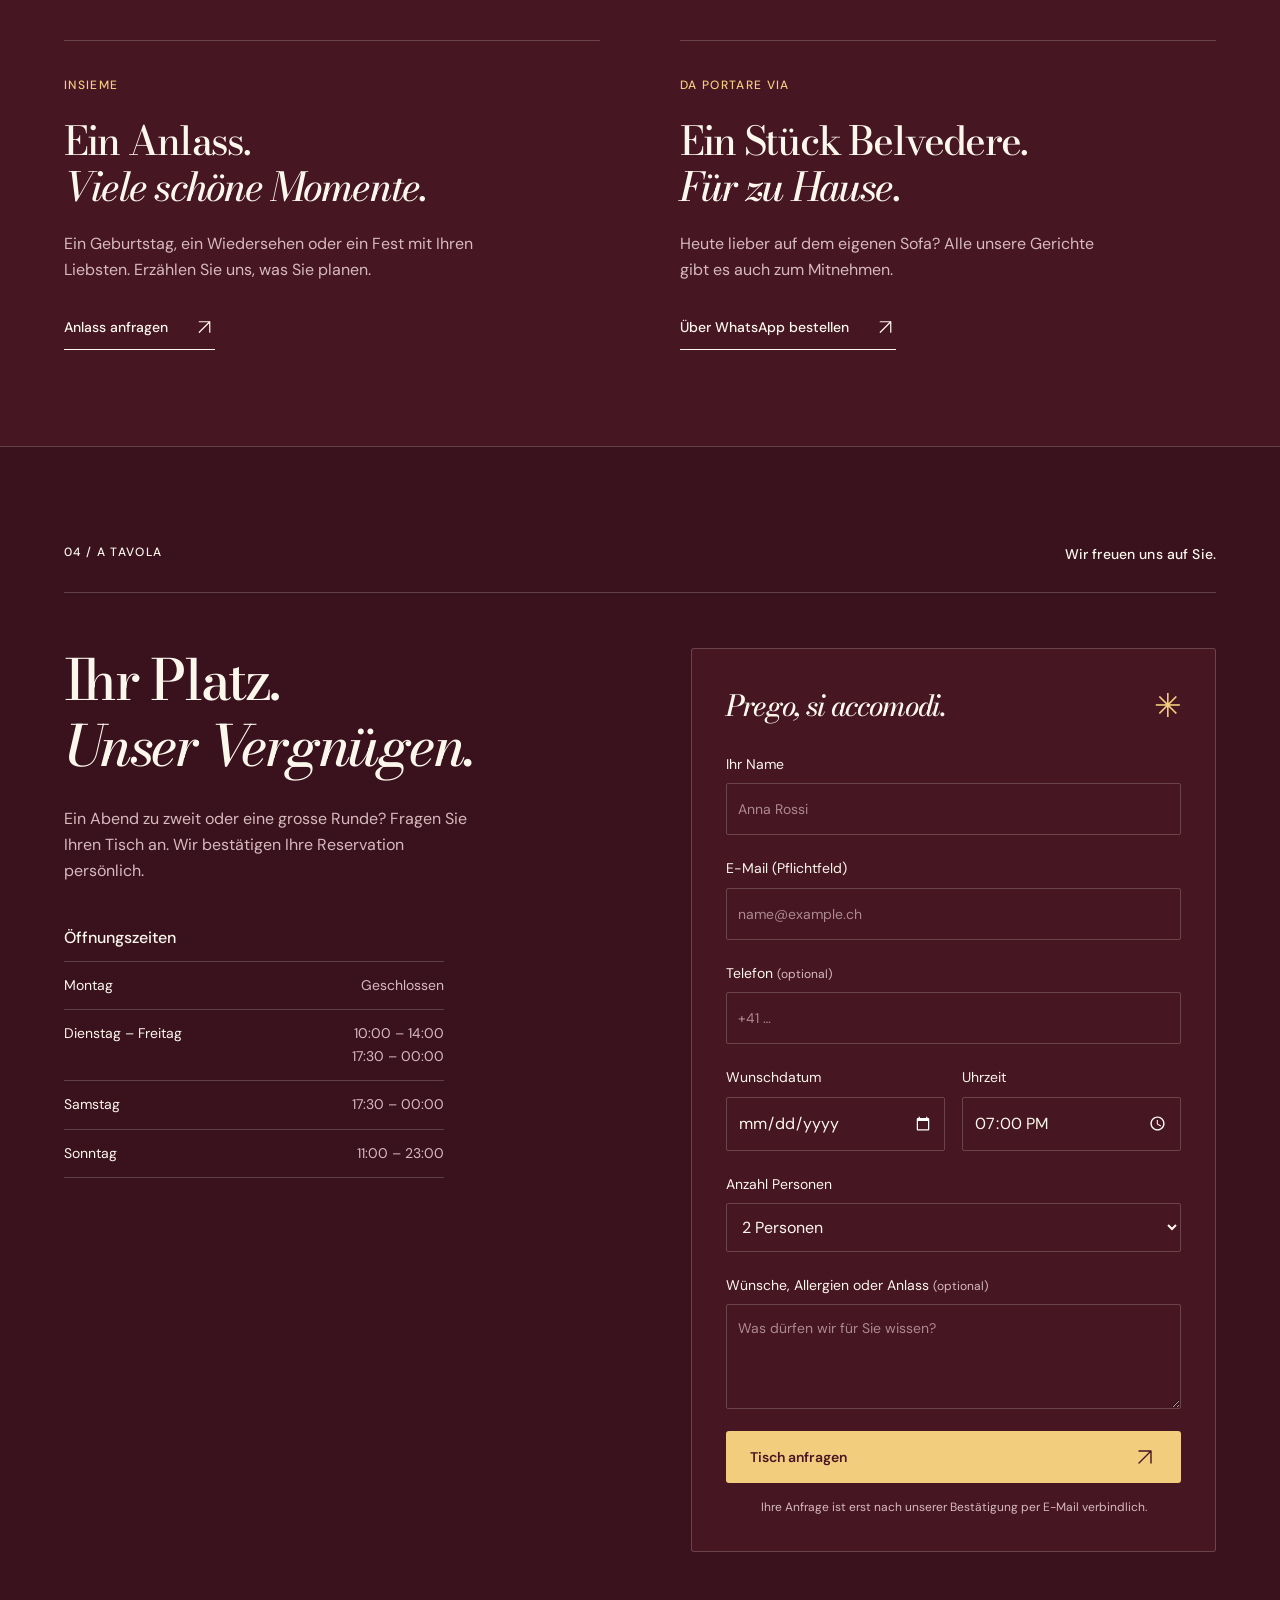
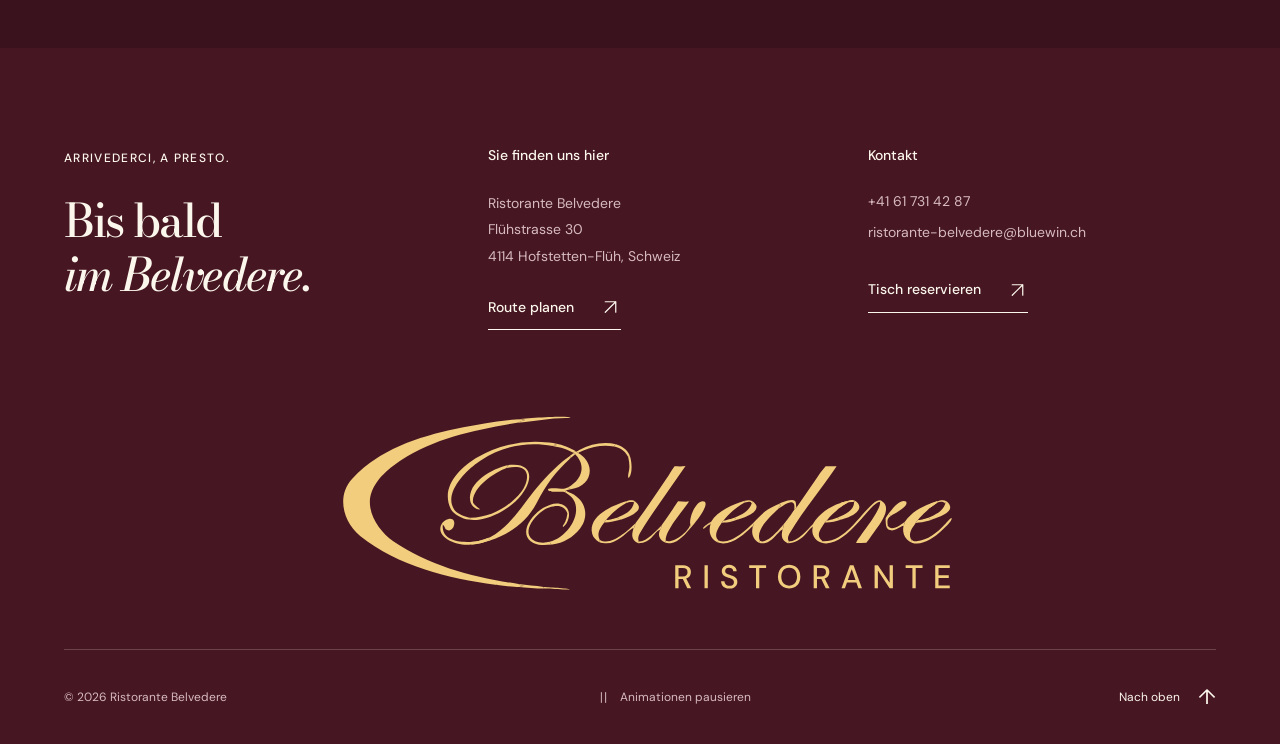
==== commit 88f7a6ca: "telefon nummer aktualizacion" ====
--- a/index.html
+++ b/index.html
@@ -181,7 +181,7 @@
     </section>
     <section id="reserve" class="section reserve">
       <div class="section-label reveal"><span>04 / A TAVOLA</span><span data-i18n="reserveOrigin">Wir freuen uns auf Sie.</span></div>
-      <div class="reserve-layout"><div class="reserve-copy reveal"><h2 data-i18n="reserveTitle">Ihr Platz.<br><em>Unser Vergnügen.</em></h2><p data-i18n="reserveText">Ein Abend zu zweit oder eine grosse Runde? Fragen Sie Ihren Tisch an. Wir bestätigen Ihre Reservation persönlich.</p><a class="reservation-phone" href="tel:+41617314287">+41 61 731 42 87</a><span class="eyebrow" data-i18n="phoneReserve">GERNE AUCH TELEFONISCH</span><div class="hours"><h3 data-i18n="hoursTitle">Öffnungszeiten</h3><dl><div><dt data-i18n="monday">Montag</dt><dd data-i18n="closed">Geschlossen</dd></div><div><dt data-i18n="weekdays">Dienstag – Freitag</dt><dd>10:00 – 14:00<br>17:30 – 00:00</dd></div><div><dt data-i18n="saturday">Samstag</dt><dd>17:30 – 00:00</dd></div><div><dt data-i18n="sunday">Sonntag</dt><dd>11:00 – 23:00</dd></div></dl></div></div>
+      <div class="reserve-layout"><div class="reserve-copy reveal"><h2 data-i18n="reserveTitle">Ihr Platz.<br><em>Unser Vergnügen.</em></h2><p data-i18n="reserveText">Ein Abend zu zweit oder eine grosse Runde? Fragen Sie Ihren Tisch an. Wir bestätigen Ihre Reservation persönlich.</p><div class="hours"><h3 data-i18n="hoursTitle">Öffnungszeiten</h3><dl><div><dt data-i18n="monday">Montag</dt><dd data-i18n="closed">Geschlossen</dd></div><div><dt data-i18n="weekdays">Dienstag – Freitag</dt><dd>10:00 – 14:00<br>17:30 – 00:00</dd></div><div><dt data-i18n="saturday">Samstag</dt><dd>17:30 – 00:00</dd></div><div><dt data-i18n="sunday">Sonntag</dt><dd>11:00 – 23:00</dd></div></dl></div></div>
       <form id="reservationForm" class="reservation-form reveal"
             name="reservation"
             method="POST"
@@ -194,14 +194,15 @@
         </p>
         
         <div class="form-field"><label for="resName" data-i18n="name">Ihr Name</label><input id="resName" name="name" autocomplete="name" required maxlength="100" placeholder="Anna Rossi" data-i18n-ph="namePlaceholder"></div>
-        <div class="form-field"><label for="resContact" data-i18n="contactField">Telefon oder E-Mail</label><input id="resContact" name="contact" autocomplete="email" required maxlength="160" placeholder="+41 … / name@example.ch"></div>
+        <div class="form-field"><label for="resEmail" data-i18n="emailField">E-Mail (Pflichtfeld)</label><input id="resEmail" name="email" type="email" autocomplete="email" autocapitalize="none" spellcheck="false" required maxlength="160" placeholder="name@example.ch"></div>
+        <div class="form-field"><label for="resPhone"><span data-i18n="phoneField">Telefon</span> <small data-i18n="optional">(optional)</small></label><input id="resPhone" name="phone" type="tel" autocomplete="tel" maxlength="40" placeholder="+41 …"></div>
         <div class="form-row"><div class="form-field"><label for="resDate" data-i18n="date">Wunschdatum</label><input id="resDate" name="date" type="date" required></div><div class="form-field"><label for="resTime" data-i18n="time">Uhrzeit</label><input id="resTime" name="time" type="time" required step="900" value="19:00"></div></div>
         <div class="form-field"><label for="resPersons" data-i18n="guests">Anzahl Personen</label><select id="resPersons" name="persons" required><option value="1" data-i18n="guest1">1 Person</option><option value="2" selected data-i18n="guest2">2 Personen</option><option value="3" data-i18n="guest3">3 Personen</option><option value="4" data-i18n="guest4">4 Personen</option><option value="5+" data-i18n="guest5">5+ Personen — bitte Anzahl unten angeben</option></select></div>
         <div class="form-field"><label for="resNotes"><span data-i18n="notes">Wünsche, Allergien oder Anlass</span> <small data-i18n="optional">(optional)</small></label><textarea id="resNotes" name="notes" rows="3" maxlength="2000" data-i18n-ph="notesPlaceholder" placeholder="Was dürfen wir für Sie wissen?"></textarea></div>
         <button class="button form-submit" type="submit" disabled><span data-i18n="send">Tisch anfragen</span><svg class="icon"><use href="#icon-diagonal"/></svg></button>
-        <p class="form-disclaimer" data-i18n="confirmationNote">Ihre Anfrage ist erst nach unserer Bestätigung verbindlich.</p>
+        <p class="form-disclaimer" data-i18n="confirmationNote">Ihre Anfrage ist erst nach unserer Bestätigung per E-Mail verbindlich.</p>
         <p id="reservationStatus" class="form-status" role="status" aria-live="polite" hidden></p>
-        <noscript><p>Bitte aktivieren Sie JavaScript oder reservieren Sie telefonisch: <a href="tel:+41617314287">+41 61 731 42 87</a>.</p></noscript>
+        <noscript><p>Bitte aktivieren Sie JavaScript, um das Reservierungsformular zu verwenden.</p></noscript>
       </form></div>
     </section>
   </main>
--- a/styles.css
+++ b/styles.css
@@ -82,12 +82,6 @@
 .special-dialog > p { white-space:pre-line; margin-bottom:25px; }
 .special-dialog > .button { margin-top:25px; }
 .special-dialog .dish p { color:var(--muted); }
-.inline-edit-button { position:relative; display:inline-flex; align-items:center; z-index:5; padding:10px 18px; margin-bottom:16px; border:1px solid #f2cd7e; border-radius:4px; background:#461622; color:#f2cd7e; font:500 14px var(--sans); cursor:pointer; }
-.editor-preview .hero > .inline-edit-button { position:absolute; top:75px; right:30px; }
-.editor-preview .special-feature > .inline-edit-button { grid-column:1/-1; justify-self:start; }
-.editor-preview .editor-special-empty { display:block!important; padding:30px var(--gutter); }
-.editor-preview .notice[hidden] { display:flex!important; opacity:.65; }
-.editor-preview .reveal { opacity:1!important; transform:none!important; }
 @media(max-width:700px) { .wordmark { width:165px; max-width:43vw; } .special-feature { grid-template-columns:1fr; gap:30px; } .special-feature > img { height:280px; } .special-dialog { padding:22px; } }
 .desktop-nav { display: flex; align-items: center; gap: clamp(18px,2.4vw,40px); }
 .desktop-nav a { font-size: 0.875rem; position: relative; padding: 9px 0; }
@@ -426,3 +420,4 @@
   .js .reveal { opacity: 1; transform: none; }
   h2 { font-size: 2.125rem; }
 }
+.menu-tabs .special-menu-tab{background:#f2cd7e24;border-left:3px solid #b58036}.menu-tabs .special-menu-tab .tab-number{color:#a57727;opacity:1;font-size:1.1rem}.menu-recommendation{font-size:.875rem;font-weight:600;letter-spacing:.06em;color:#77551e;margin-bottom:13px}.special-menu-summary{white-space:pre-line;padding:20px 0 8px;line-height:1.7}.special-menu-meta{font-size:.95rem;font-weight:500;padding:8px 0 18px}.menu-special-reserve{margin-top:25px}.menu-tabs button>span:not(.tab-number){min-width:0;overflow-wrap:anywhere}@media(max-width:700px){.menu-tabs .special-menu-tab{border-left:0;border-top:3px solid #b58036}}
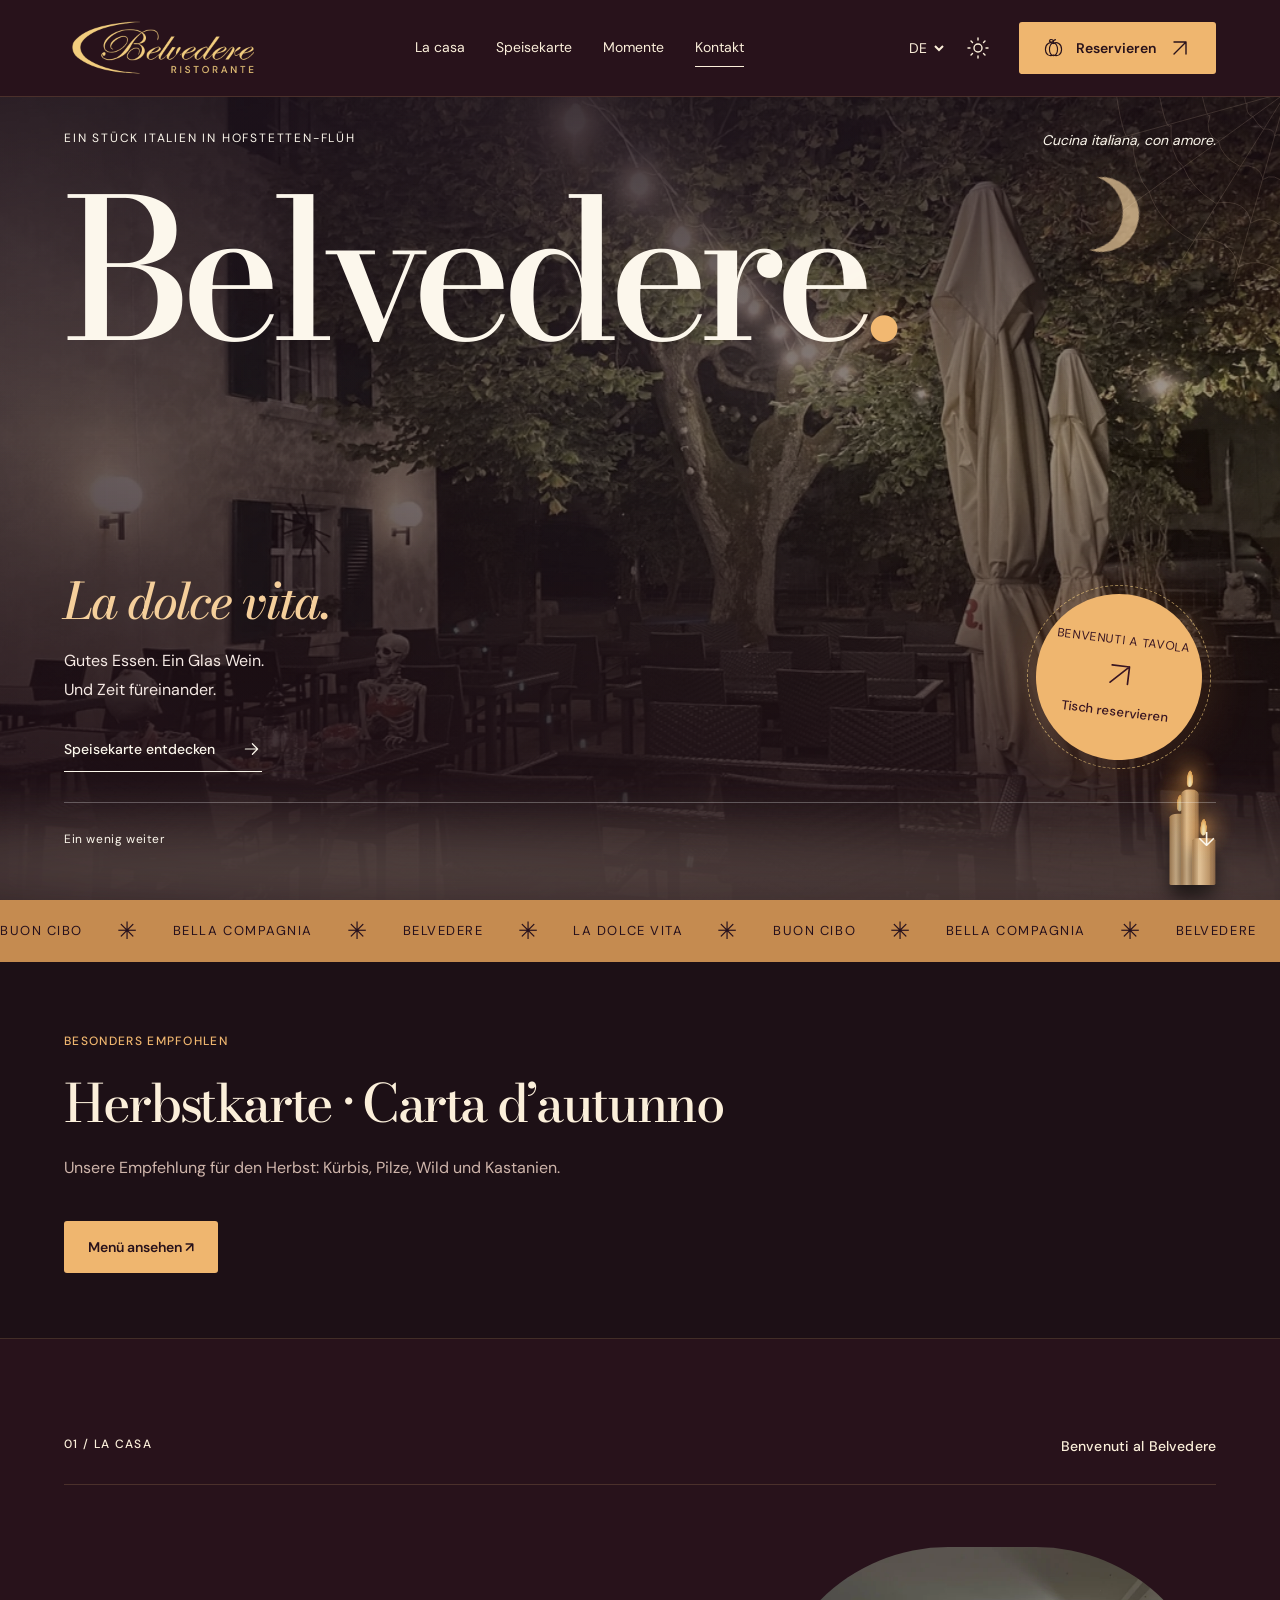
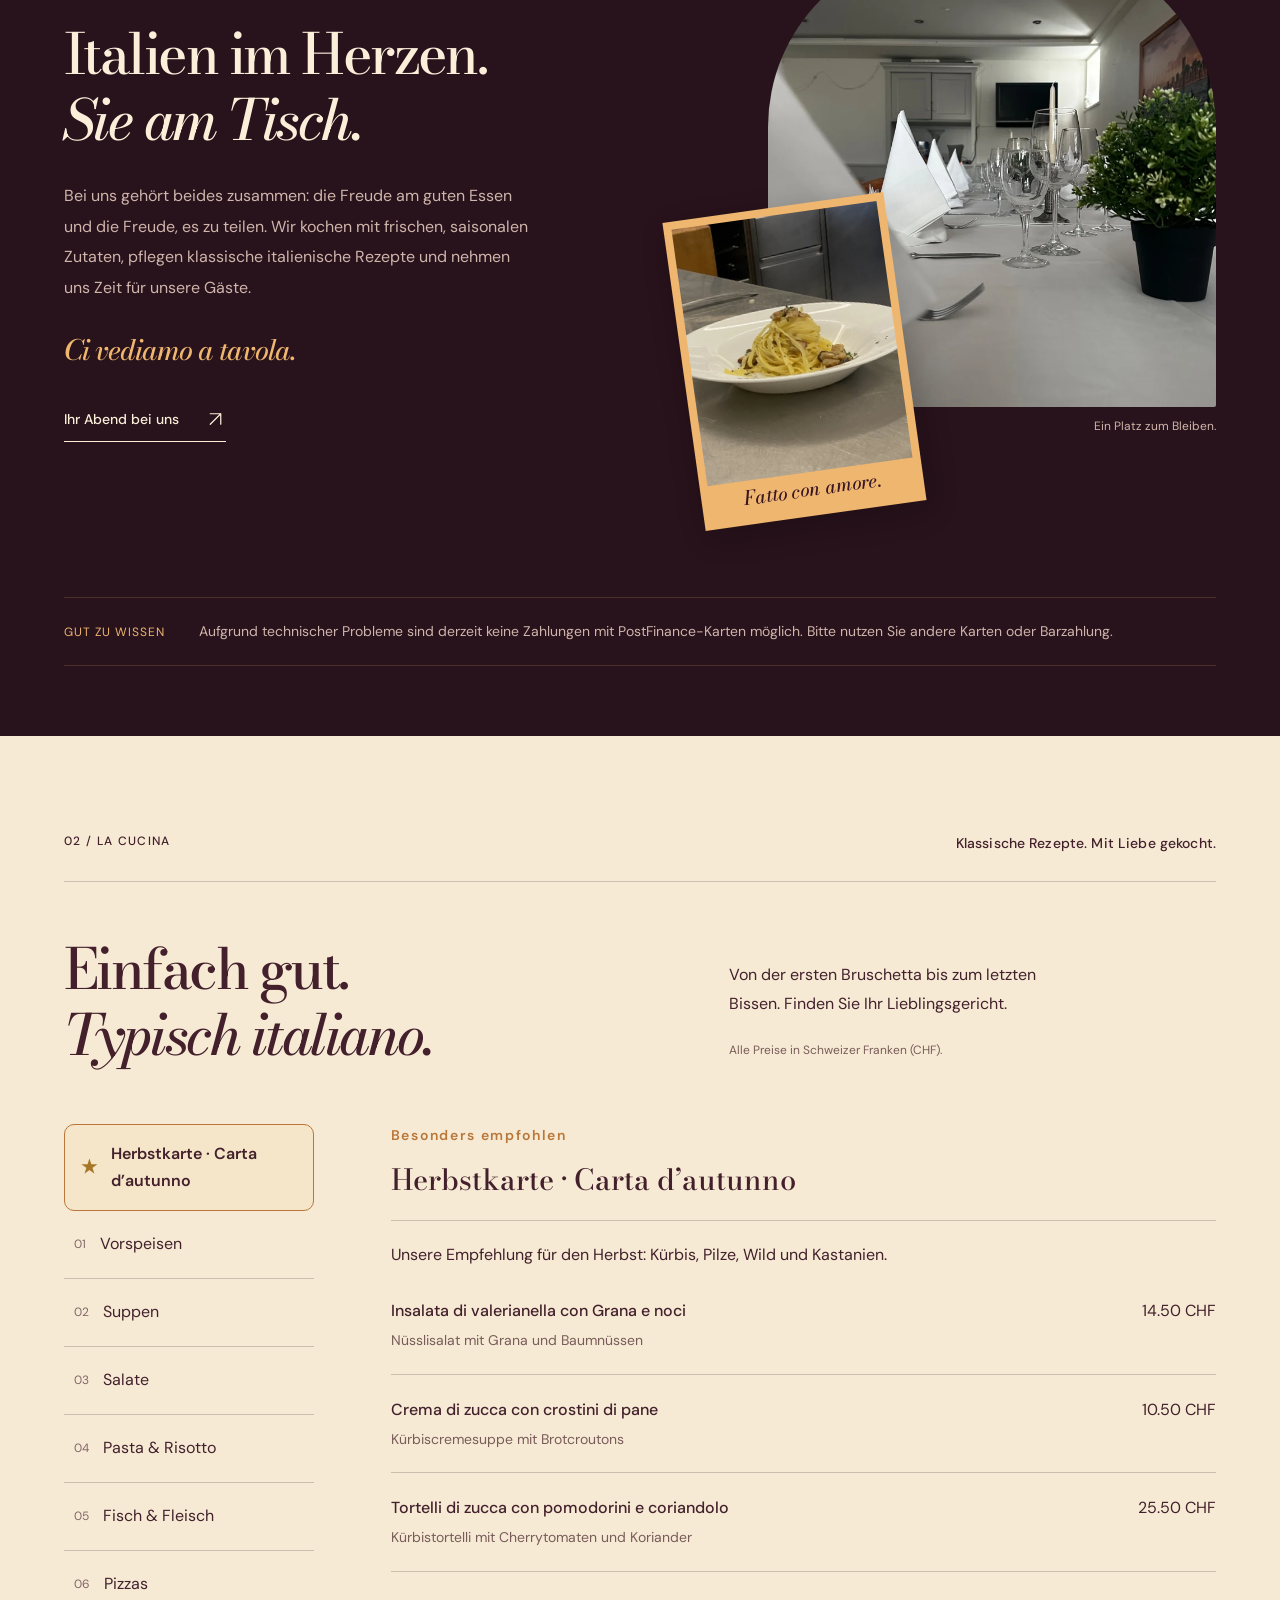
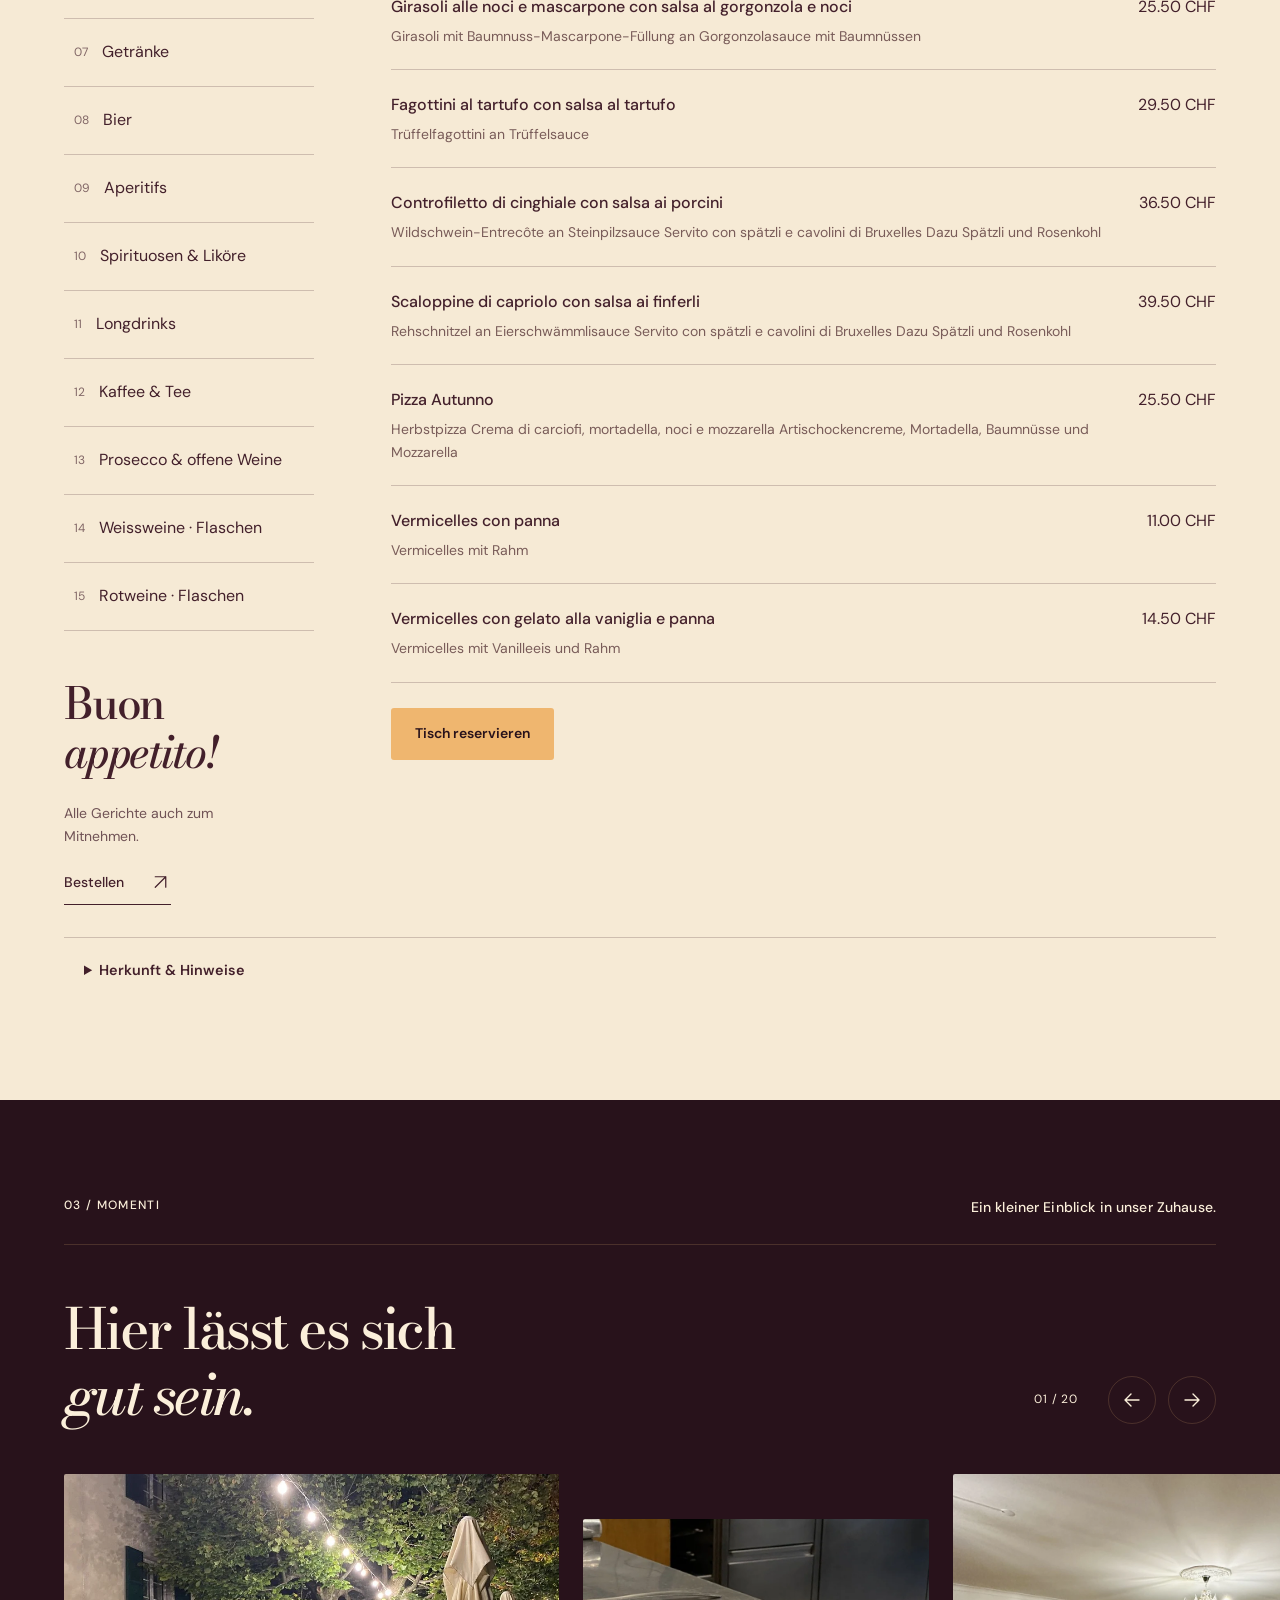
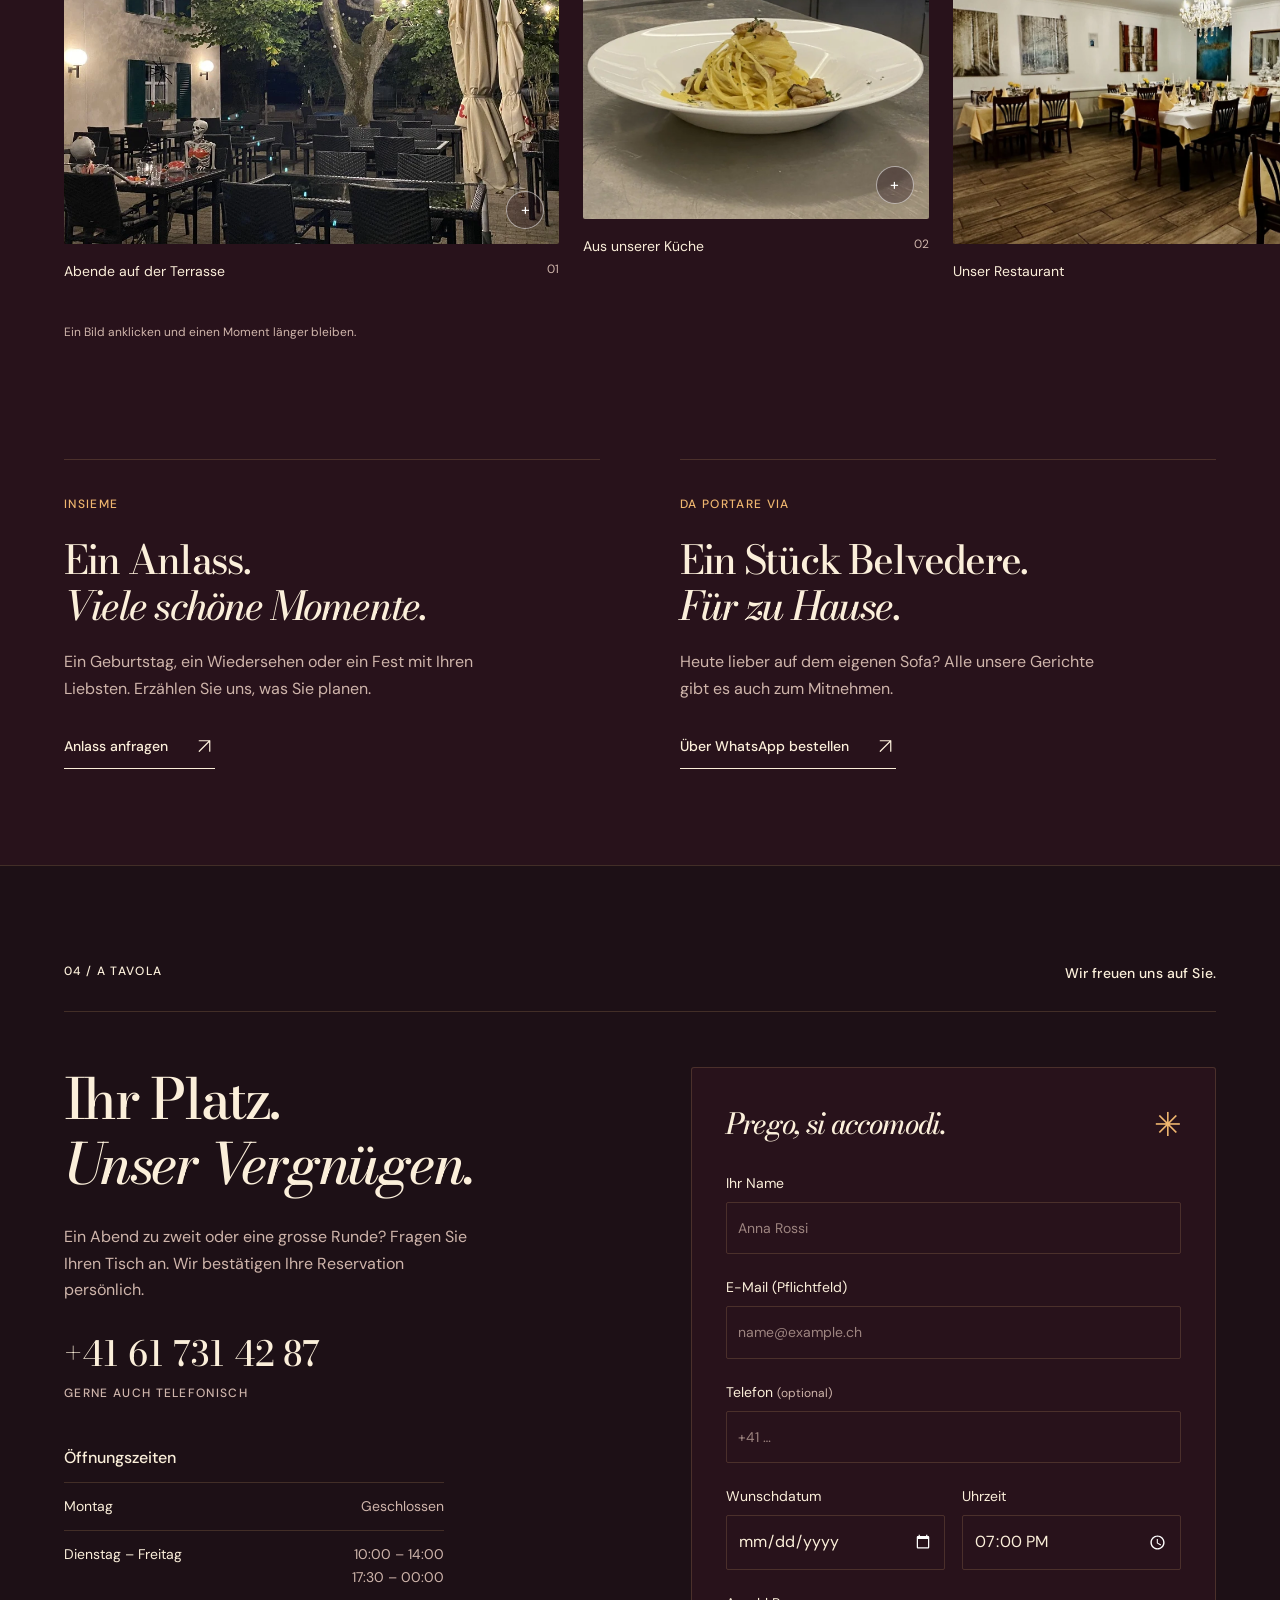
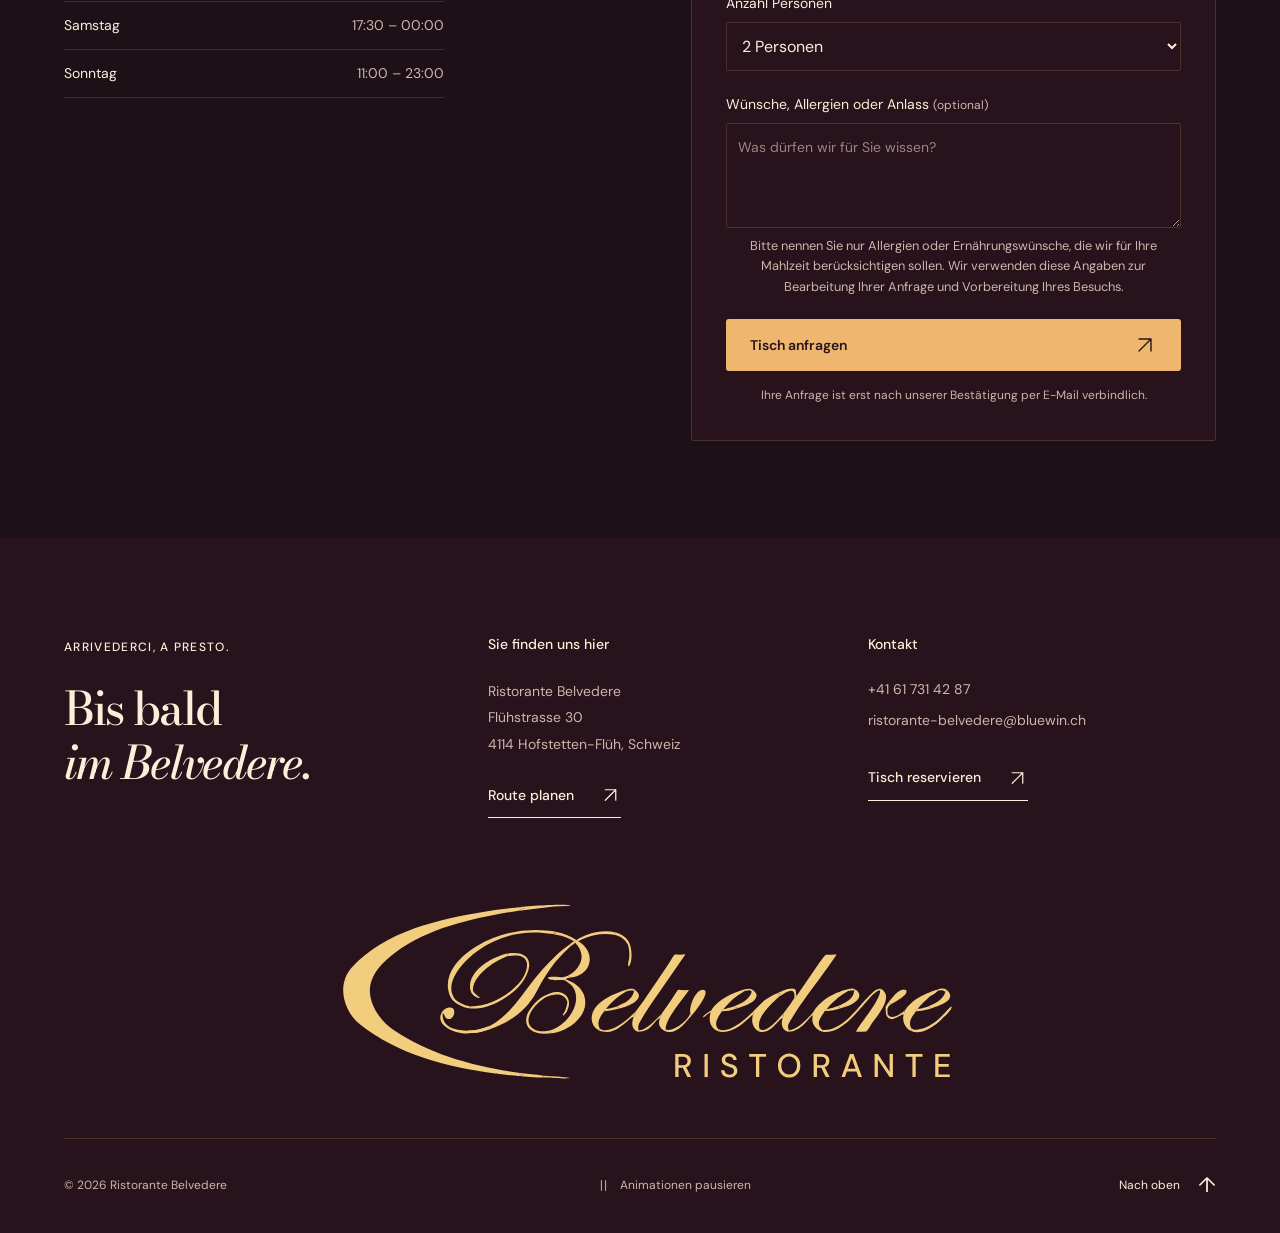
==== commit 9a745233: "halloween" ====
--- a/index.html
+++ b/index.html
@@ -9,6 +9,7 @@
   <link rel="icon" href="favicon.ico?v=logo2" sizes="any"><link rel="icon" href="assets/favicon.svg?v=logo2" type="image/svg+xml"><link rel="apple-touch-icon" href="assets/favicon.png?v=logo2">
   <link rel="stylesheet" href="assets/fonts/fonts.css">
   <link rel="stylesheet" href="styles.css">
+  <link rel="stylesheet" href="halloween.css">
   <link rel="preload" as="image" href="assets/hero.webp">
   <script src="config.js" defer></script>
   <script src="content.js" defer></script>
@@ -17,6 +18,7 @@
   <script src="site-data.js" defer></script>
   <script src="site-render.js" defer></script>
   <script src="app.js" defer></script>
+  <script src="halloween.js" defer></script>
 </head>
 <body>
   <a class="skip-link" href="#main" data-i18n="skip">Zum Inhalt</a>
@@ -149,7 +151,7 @@
 <article class="dish"><div class="dish-info"><h4>Ossobuco di Vitello</h4><p data-dish-description="49">Kalbs-Ossobuco</p></div><div class="dish-price">33.00 <span>CHF</span></div></article>
 </div></div>
       </div>
-    </section>
+    <details class="menu-origin"><summary data-i18n="originHeading">Herkunft &amp; Hinweise</summary><p data-i18n="menuSourceNote">Gerichte und Beschreibungen entsprechen der Originalkarte des Restaurants.</p><div lang="de"><h3>Fleisch / Fisch – Herkunftsdeklaration</h3><p>Rindsfilet: Australien (AUS)<br>Kalbsfleisch, Schweinefleisch: Schweiz (CH)<br>Schinken: Schweiz (CH)<br>Salami, Bresaola, Crudo, Mortadella: Italien (ITA)<br>Schwertfisch: Italien (ITA)<br>Krevetten: Vietnam (VIET.)<br>Calamari: Argentinien (ARG.)</p><h3>Brot und Pizzateig</h3><p>Brot und Pizzateig werden im Haus aus Schweizer Mehl und Hefe hergestellt.</p></div></details></section>
     <section id="gallery" class="section gallery">
       <div class="section-label reveal"><span>03 / MOMENTI</span><span data-i18n="galleryOrigin">Ein kleiner Einblick in unser Zuhause.</span></div>
       <div class="gallery-heading reveal"><h2 data-i18n="galleryTitle">Hier lässt es sich<br><em>gut sein.</em></h2><div class="gallery-controls"><span class="gallery-count" id="galleryCount" aria-live="polite">01 / 20</span><button class="round-button previous" id="galleryPrev" aria-label="Vorheriges Bild" data-i18n-aria="previous"><svg class="icon"><use href="#icon-arrow"/></svg></button><button class="round-button" id="galleryNext" aria-label="Nächstes Bild" data-i18n-aria="next"><svg class="icon"><use href="#icon-arrow"/></svg></button></div></div>
@@ -181,7 +183,7 @@
     </section>
     <section id="reserve" class="section reserve">
       <div class="section-label reveal"><span>04 / A TAVOLA</span><span data-i18n="reserveOrigin">Wir freuen uns auf Sie.</span></div>
-      <div class="reserve-layout"><div class="reserve-copy reveal"><h2 data-i18n="reserveTitle">Ihr Platz.<br><em>Unser Vergnügen.</em></h2><p data-i18n="reserveText">Ein Abend zu zweit oder eine grosse Runde? Fragen Sie Ihren Tisch an. Wir bestätigen Ihre Reservation persönlich.</p><div class="hours"><h3 data-i18n="hoursTitle">Öffnungszeiten</h3><dl><div><dt data-i18n="monday">Montag</dt><dd data-i18n="closed">Geschlossen</dd></div><div><dt data-i18n="weekdays">Dienstag – Freitag</dt><dd>10:00 – 14:00<br>17:30 – 00:00</dd></div><div><dt data-i18n="saturday">Samstag</dt><dd>17:30 – 00:00</dd></div><div><dt data-i18n="sunday">Sonntag</dt><dd>11:00 – 23:00</dd></div></dl></div></div>
+      <div class="reserve-layout"><div class="reserve-copy reveal"><h2 data-i18n="reserveTitle">Ihr Platz.<br><em>Unser Vergnügen.</em></h2><p data-i18n="reserveText">Ein Abend zu zweit oder eine grosse Runde? Fragen Sie Ihren Tisch an. Wir bestätigen Ihre Reservation persönlich.</p><a class="reservation-phone" href="tel:+41617314287">+41 61 731 42 87</a><span class="eyebrow" data-i18n="phoneReserve">GERNE AUCH TELEFONISCH</span><div class="hours"><h3 data-i18n="hoursTitle">Öffnungszeiten</h3><dl><div><dt data-i18n="monday">Montag</dt><dd data-i18n="closed">Geschlossen</dd></div><div><dt data-i18n="weekdays">Dienstag – Freitag</dt><dd>10:00 – 14:00<br>17:30 – 00:00</dd></div><div><dt data-i18n="saturday">Samstag</dt><dd>17:30 – 00:00</dd></div><div><dt data-i18n="sunday">Sonntag</dt><dd>11:00 – 23:00</dd></div></dl></div></div>
       <form id="reservationForm" class="reservation-form reveal"
             name="reservation"
             method="POST"
@@ -198,7 +200,7 @@
         <div class="form-field"><label for="resPhone"><span data-i18n="phoneField">Telefon</span> <small data-i18n="optional">(optional)</small></label><input id="resPhone" name="phone" type="tel" autocomplete="tel" maxlength="40" placeholder="+41 …"></div>
         <div class="form-row"><div class="form-field"><label for="resDate" data-i18n="date">Wunschdatum</label><input id="resDate" name="date" type="date" required></div><div class="form-field"><label for="resTime" data-i18n="time">Uhrzeit</label><input id="resTime" name="time" type="time" required step="900" value="19:00"></div></div>
         <div class="form-field"><label for="resPersons" data-i18n="guests">Anzahl Personen</label><select id="resPersons" name="persons" required><option value="1" data-i18n="guest1">1 Person</option><option value="2" selected data-i18n="guest2">2 Personen</option><option value="3" data-i18n="guest3">3 Personen</option><option value="4" data-i18n="guest4">4 Personen</option><option value="5+" data-i18n="guest5">5+ Personen — bitte Anzahl unten angeben</option></select></div>
-        <div class="form-field"><label for="resNotes"><span data-i18n="notes">Wünsche, Allergien oder Anlass</span> <small data-i18n="optional">(optional)</small></label><textarea id="resNotes" name="notes" rows="3" maxlength="2000" data-i18n-ph="notesPlaceholder" placeholder="Was dürfen wir für Sie wissen?"></textarea></div>
+        <div class="form-field"><label for="resNotes"><span data-i18n="notes">Wünsche, Allergien oder Anlass</span> <small data-i18n="optional">(optional)</small></label><textarea id="resNotes" aria-describedby="allergyHelp" name="notes" rows="3" maxlength="2000" data-i18n-ph="notesPlaceholder" placeholder="Was dürfen wir für Sie wissen?"></textarea><p id="allergyHelp" class="form-disclaimer" data-i18n="allergyHelp">Bitte nennen Sie nur Allergien oder Ernährungswünsche, die wir für Ihre Mahlzeit berücksichtigen sollen. Wir verwenden diese Angaben zur Bearbeitung Ihrer Anfrage und Vorbereitung Ihres Besuchs.</p></div>
         <button class="button form-submit" type="submit" disabled><span data-i18n="send">Tisch anfragen</span><svg class="icon"><use href="#icon-diagonal"/></svg></button>
         <p class="form-disclaimer" data-i18n="confirmationNote">Ihre Anfrage ist erst nach unserer Bestätigung per E-Mail verbindlich.</p>
         <p id="reservationStatus" class="form-status" role="status" aria-live="polite" hidden></p>
--- a/styles.css
+++ b/styles.css
@@ -421,3 +421,13 @@
   h2 { font-size: 2.125rem; }
 }
 .menu-tabs .special-menu-tab{background:#f2cd7e24;border-left:3px solid #b58036}.menu-tabs .special-menu-tab .tab-number{color:#a57727;opacity:1;font-size:1.1rem}.menu-recommendation{font-size:.875rem;font-weight:600;letter-spacing:.06em;color:#77551e;margin-bottom:13px}.special-menu-summary{white-space:pre-line;padding:20px 0 8px;line-height:1.7}.special-menu-meta{font-size:.95rem;font-weight:500;padding:8px 0 18px}.menu-special-reserve{margin-top:25px}.menu-tabs button>span:not(.tab-number){min-width:0;overflow-wrap:anywhere}@media(max-width:700px){.menu-tabs .special-menu-tab{border-left:0;border-top:3px solid #b58036}}
+
+/* Seasonal recommendation stays prominent independently of the decoration toggle. */
+.special-menu-tab {border:1px solid #b97739!important;background:linear-gradient(120deg,rgba(185,119,57,.17),rgba(185,119,57,.04));border-radius:10px;padding:16px!important;}
+.menu-recommendation {color:#b97739;letter-spacing:.12em;font-weight:600;}
+.menu-dietary-note {padding:14px 18px;border-left:2px solid #b97739;background:rgba(185,119,57,.07);font-size:.9rem;margin:0 0 24px;}
+.menu-origin {margin:32px 0 0;padding:20px;border-top:1px solid var(--line);font-size:.9rem;line-height:1.8;}
+.menu-origin summary {cursor:pointer;font-weight:600;}
+.menu-origin h3 {font-size:1rem;margin-top:20px;}
+#allergyHelp {font-size:.8rem;line-height:1.6;margin-top:8px;}
+.dish-info {min-width:0;} .dish-info h4 {overflow-wrap:anywhere;} .dish-price {flex-shrink:0;}
--- a/halloween.css
+++ b/halloween.css
@@ -0,0 +1,16 @@
+:root[data-season='halloween']{--bg:#28121b;--surface:#1d1016;--wine:#381522;--ink:#fbefda;--muted:#cfb5ab;--accent:#efb66f;--gold:#efb66f;--button-ink:#28121b;--line:#ebba792d;--menu-bg:#f6ead5;--menu-ink:#43202b;--menu-muted:#795c59}
+:root[data-season='halloween'][data-theme='day']{--bg:#f6ead5;--surface:#eee0c8;--ink:#40202b;--muted:#765b57;--accent:#81431f;--button-ink:#fff4df;--line:#73482736;--menu-bg:#28121b;--menu-ink:#f6ead5;--menu-muted:#cfb5ab}
+.hero-content{z-index:2}.season-decoration{position:absolute;inset:0;z-index:1;pointer-events:none;overflow:hidden}.season-only{display:none}[data-season='halloween'] .season-only{display:block}
+[data-season='halloween'] .hero-image{filter:saturate(.66) brightness(.66) sepia(.15)}[data-season='halloween'] .hero-shade{background:linear-gradient(180deg,#190e18a8,transparent 42%,#201017ec),linear-gradient(90deg,#23111b88,#aa652315)}
+[data-season='halloween'] .hero-period{color:#f2b871;text-shadow:0 0 50px #f59642aa}[data-season='halloween'] .hero-script{color:#f5cf9b}[data-season='halloween'] .reservation-orbit{background:#efb66f;box-shadow:0 0 55px #f8a04733}[data-season='halloween'] .marquee{background:#c58b50;color:#26101c}
+.moon{position:absolute;right:11%;top:10%;width:75px;height:75px;border-radius:50%;box-shadow:inset -15px -6px 0 #f7d5a3;opacity:.68;filter:drop-shadow(0 0 18px #f4b96355);transform:rotate(-16deg)}
+.cobweb{position:absolute;right:-7px;top:-5px;width:190px;height:190px;stroke:#f7dbc4;stroke-width:.65;fill:none;opacity:.24}
+.mist{position:absolute;left:-15%;bottom:-65px;width:135%;height:220px;filter:blur(24px);background:radial-gradient(ellipse at 22% 60%,#c9baa238,transparent 48%),radial-gradient(ellipse at 78% 70%,#e6d4b529,transparent 52%);animation:mist-drift 22s ease-in-out infinite alternate}.mist.second{height:160px;bottom:-20px;opacity:.6;animation-delay:-8s;animation-duration:30s}
+.ember{position:absolute;bottom:17%;width:3px;height:3px;border-radius:100%;background:#efbd77;box-shadow:0 0 10px #f2b367;animation:ember-rise 13s linear infinite;opacity:0}.ember:nth-of-type(4){left:18%;animation-delay:-4s}.ember:nth-of-type(5){left:64%;animation-delay:-8s}.ember:nth-of-type(6){left:86%;animation-delay:-2s}
+.bat-flight{position:absolute;left:0;top:30%;width:40px;height:25px;fill:#170c13;opacity:0;animation:bat-cross 6s 1.5s ease-in-out both}.bat-flight svg{width:100%;height:100%;animation:bat-flap .26s ease-in-out 25 alternate}
+.pumpkin-icon{width:21px;height:21px;fill:none;stroke:currentColor;stroke-width:1.4;flex-shrink:0}[data-season='halloween'] .header-reserve{gap:12px}
+.candle{position:absolute;bottom:63px;left:34%;width:33px;height:115px;background:linear-gradient(90deg,#a78155,#f2d1a1 32%,#cba270 72%,#8d6948);border-radius:40% 40% 3px 3px/5% 5% 2px 2px;box-shadow:0 18px 30px #0008}.candle.tall{height:154px;left:47%;width:28px}.candle.short{height:76px;left:59%;width:37px}.candle:before{content:'';position:absolute;inset:0;border-radius:inherit;background:linear-gradient(90deg,transparent 25%,#ffe3b75c 26%,transparent 30%,transparent 77%,#8f653742 80%,transparent 85%)}.flame{position:absolute;left:50%;top:-31px;width:11px;height:27px;background:radial-gradient(ellipse at 50% 80%,#fffbd5 8%,#ffe6a6 35%,#efac59 68%,transparent 73%);border-radius:70% 30% 55% 40%;transform-origin:center bottom;transform:translateX(-50%);filter:drop-shadow(0 0 10px #f6ac5f);animation:candle-breathe 3.1s ease-in-out infinite alternate}.candle.tall .flame{animation-delay:-1.3s}.candle.short .flame{animation-delay:-2.1s}.flame:after{content:'';position:absolute;inset:-45px;background:radial-gradient(#ffaa4022,transparent 65%)}
+.art-pumpkin{position:absolute;bottom:55px;left:9%;width:130px;height:106px;filter:drop-shadow(0 12px 14px #0006)}.autumn-leaf{position:absolute;top:26px;right:var(--gutter);width:48px;height:48px;fill:none;stroke:#b6824c;stroke-width:.8;opacity:.5;transform:rotate(24deg)}
+@keyframes mist-drift{from{transform:translateX(-3%)}to{transform:translateX(7%)}}@keyframes ember-rise{0%,100%{opacity:0}20%,70%{opacity:.5}99%{transform:translate(25px,-210px)}}@keyframes candle-breathe{from{transform:translateX(-50%) rotate(-4deg) scaleY(.96);opacity:.85}to{transform:translateX(-50%) rotate(3deg) scaleY(1.06);opacity:1}}@keyframes bat-cross{0%{transform:translate(-8vw,40px) rotate(-8deg);opacity:0}8%,85%{opacity:.7}40%{transform:translate(43vw,-80px) rotate(9deg)}100%{transform:translate(108vw,-20px) rotate(-7deg);opacity:0}}@keyframes bat-flap{to{transform:scaleY(.48)}}
+
+.season-candles{position:absolute;right:4%;bottom:15px;width:145px;height:185px;transform:scale(.62);transform-origin:right bottom;opacity:.9;pointer-events:none}.season-candles .candle{bottom:0}.motion-paused .season-decoration *,.motion-paused .flame{animation-play-state:paused!important}.motion-paused .bat-flight{display:none}@media(max-width:700px){.cobweb{width:105px;height:105px}.moon{width:43px;height:43px;right:10%}.season-candles{display:none}}@media(prefers-reduced-motion:reduce){.season-decoration *,.flame{animation:none!important}.bat-flight{display:none}}
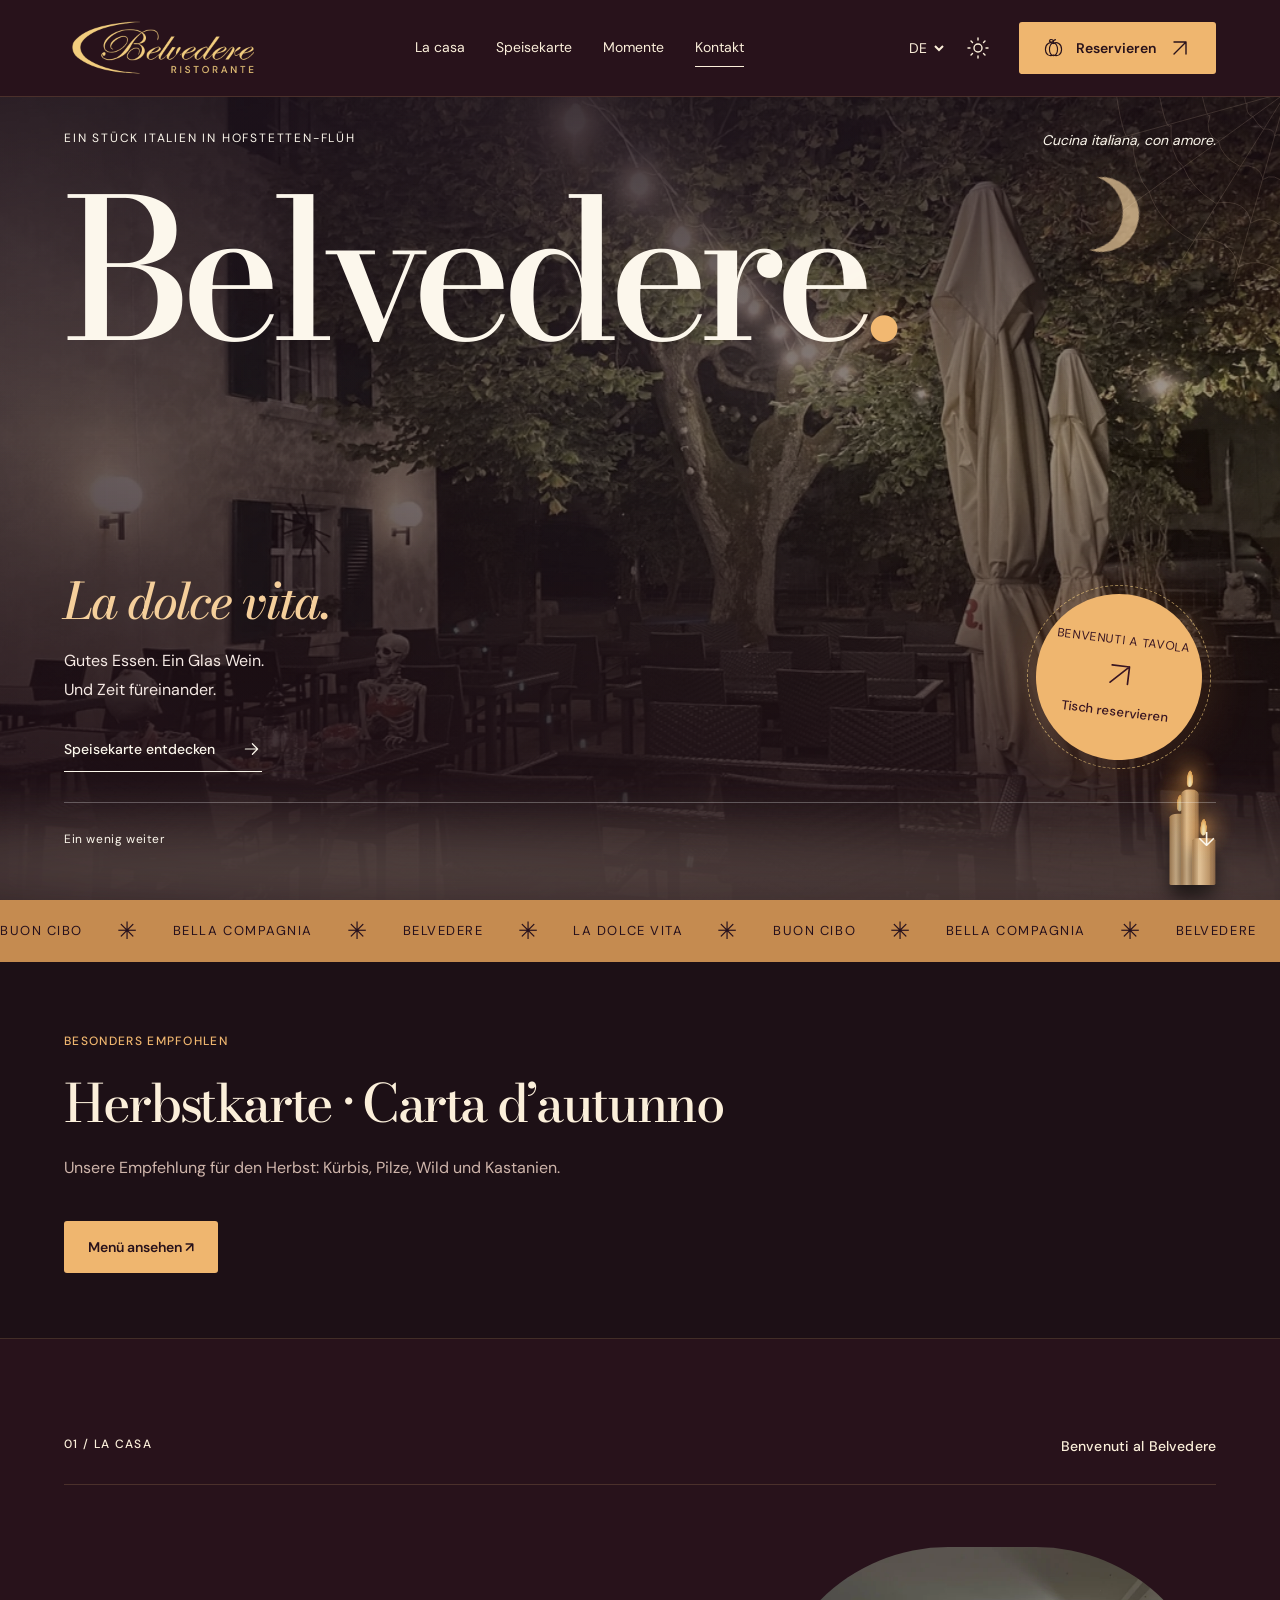
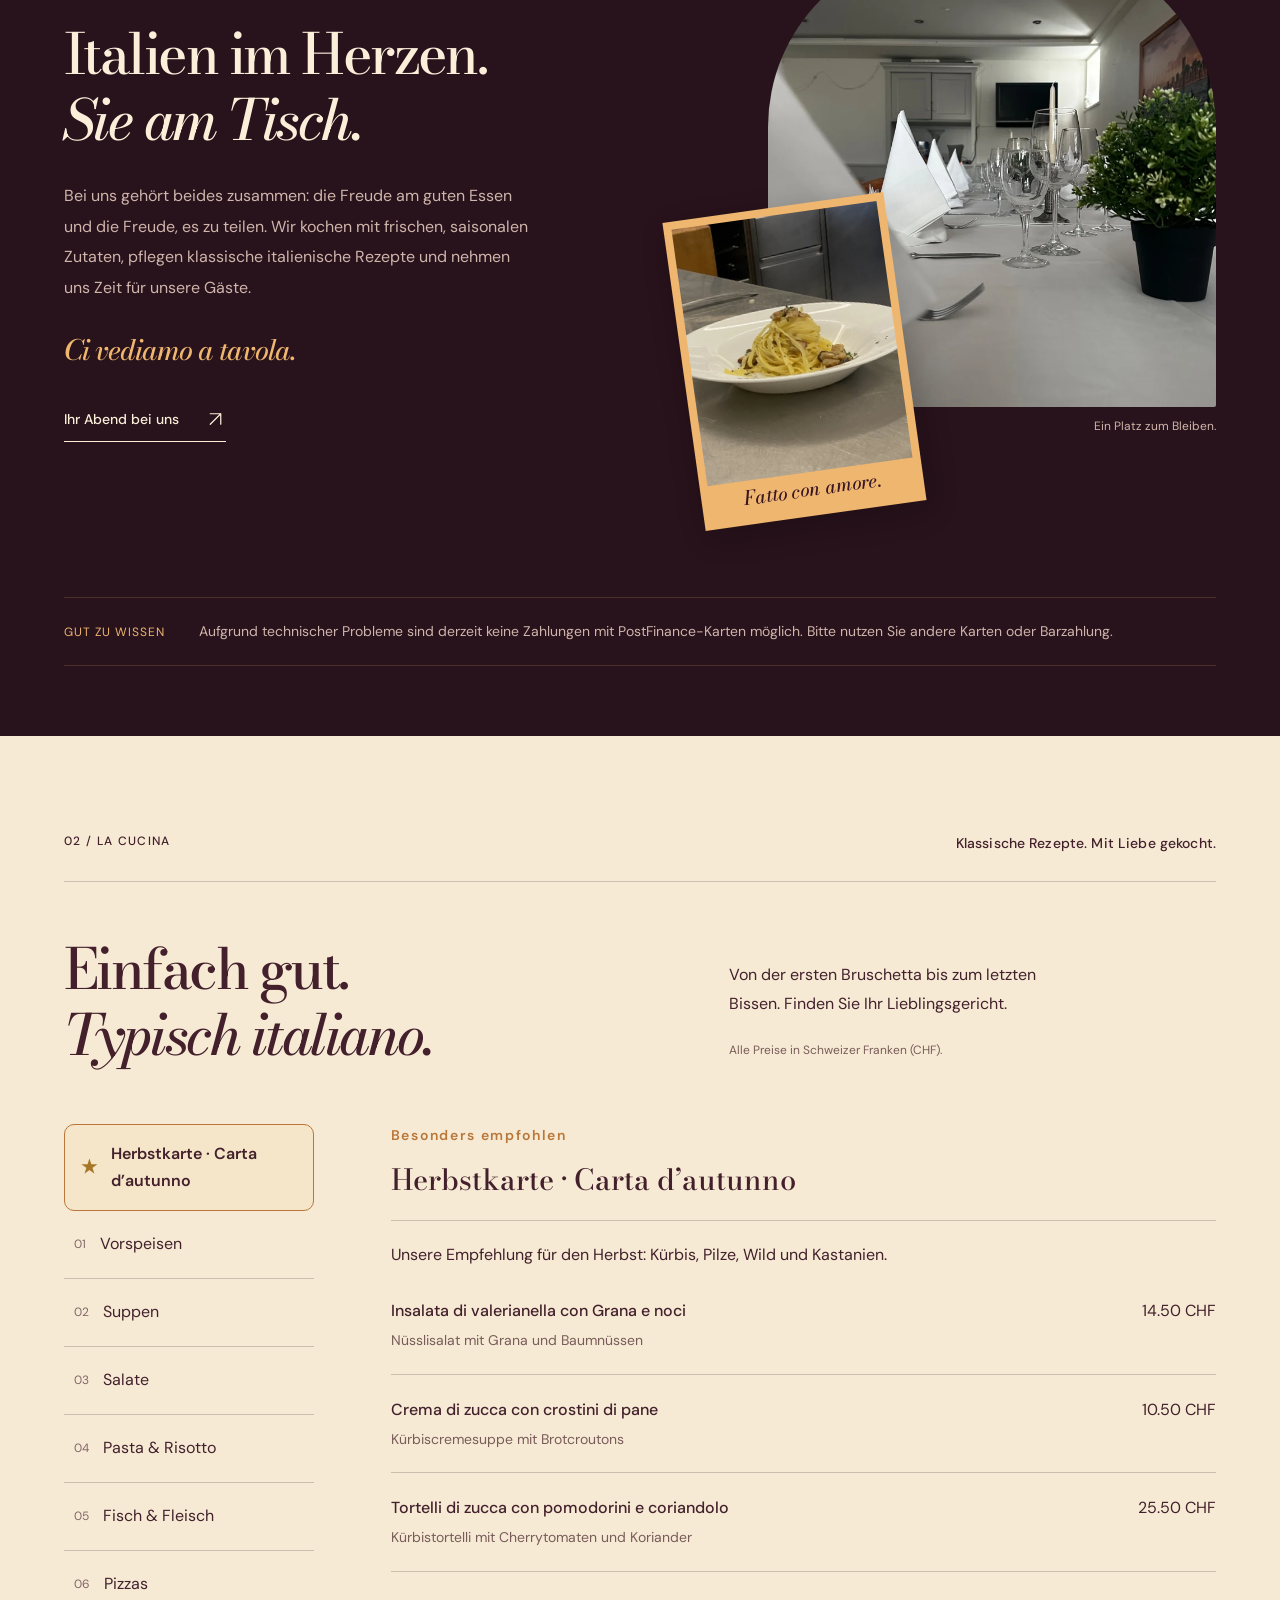
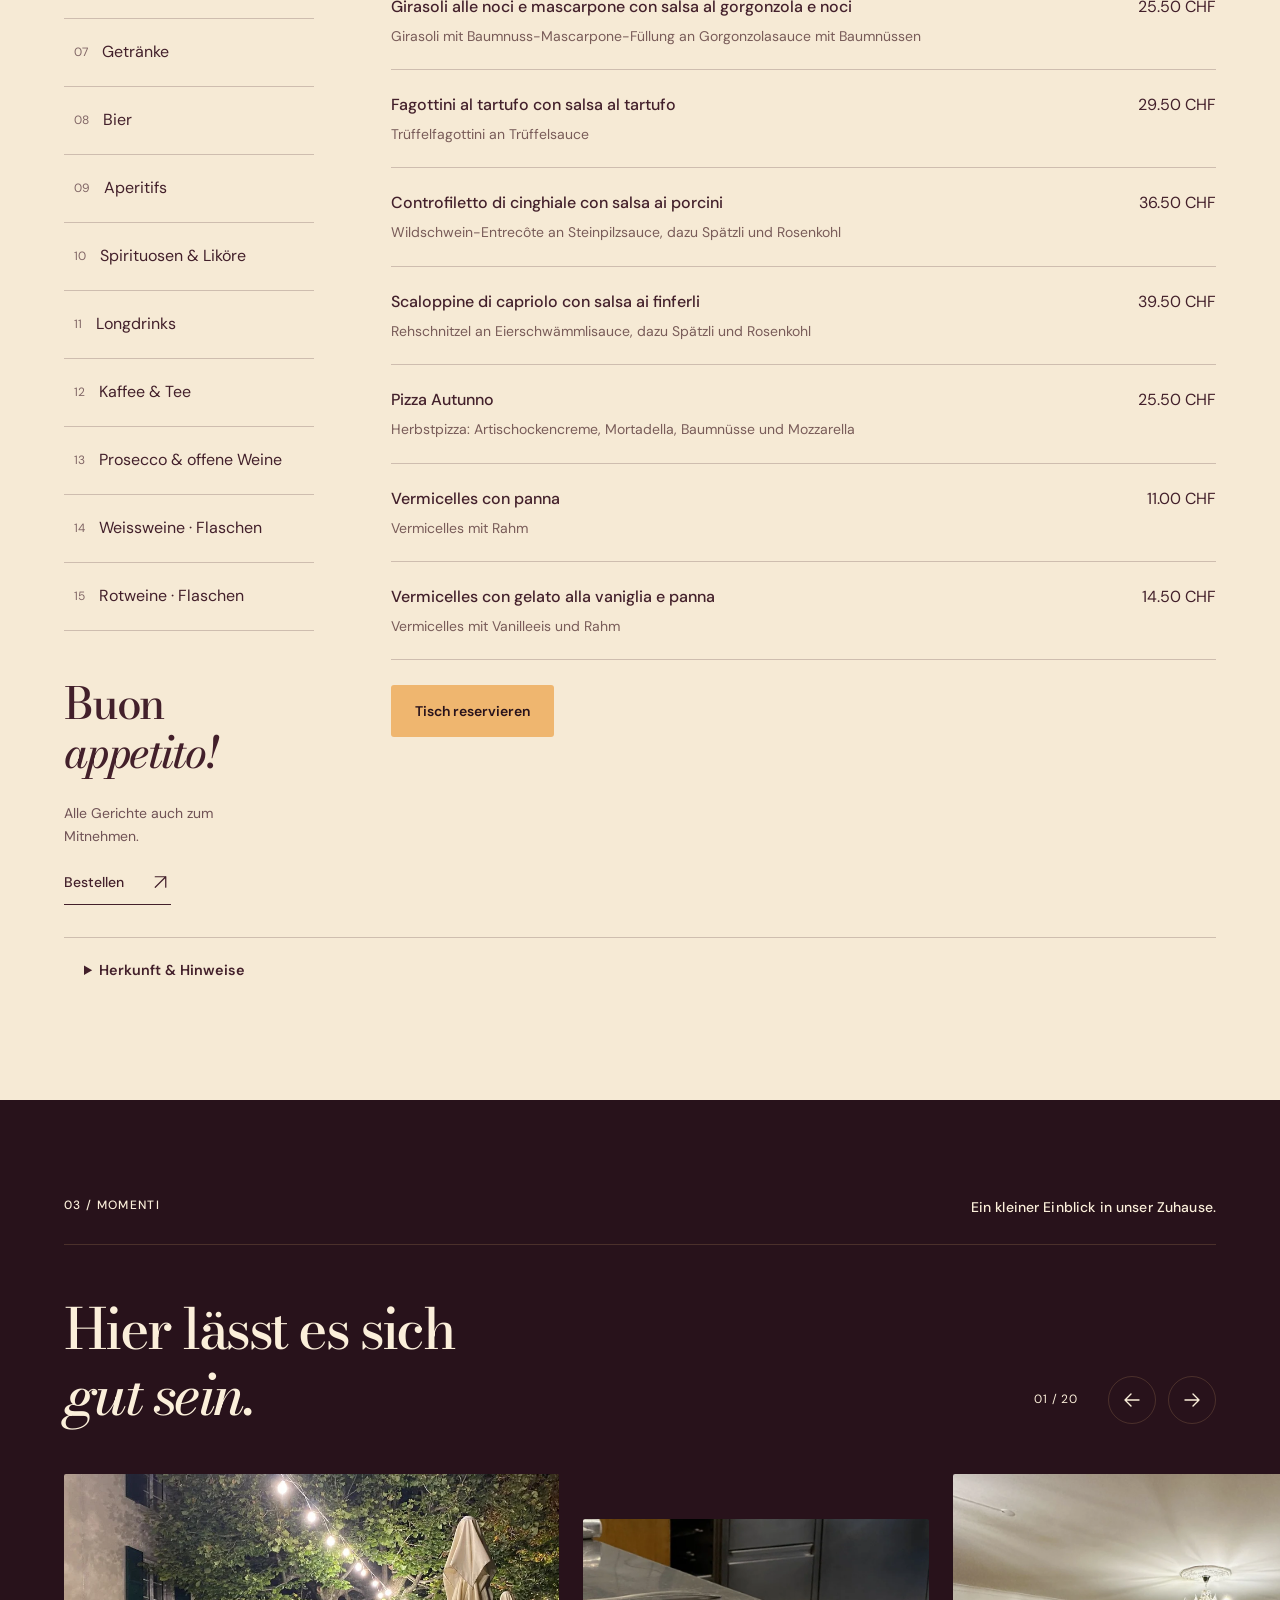
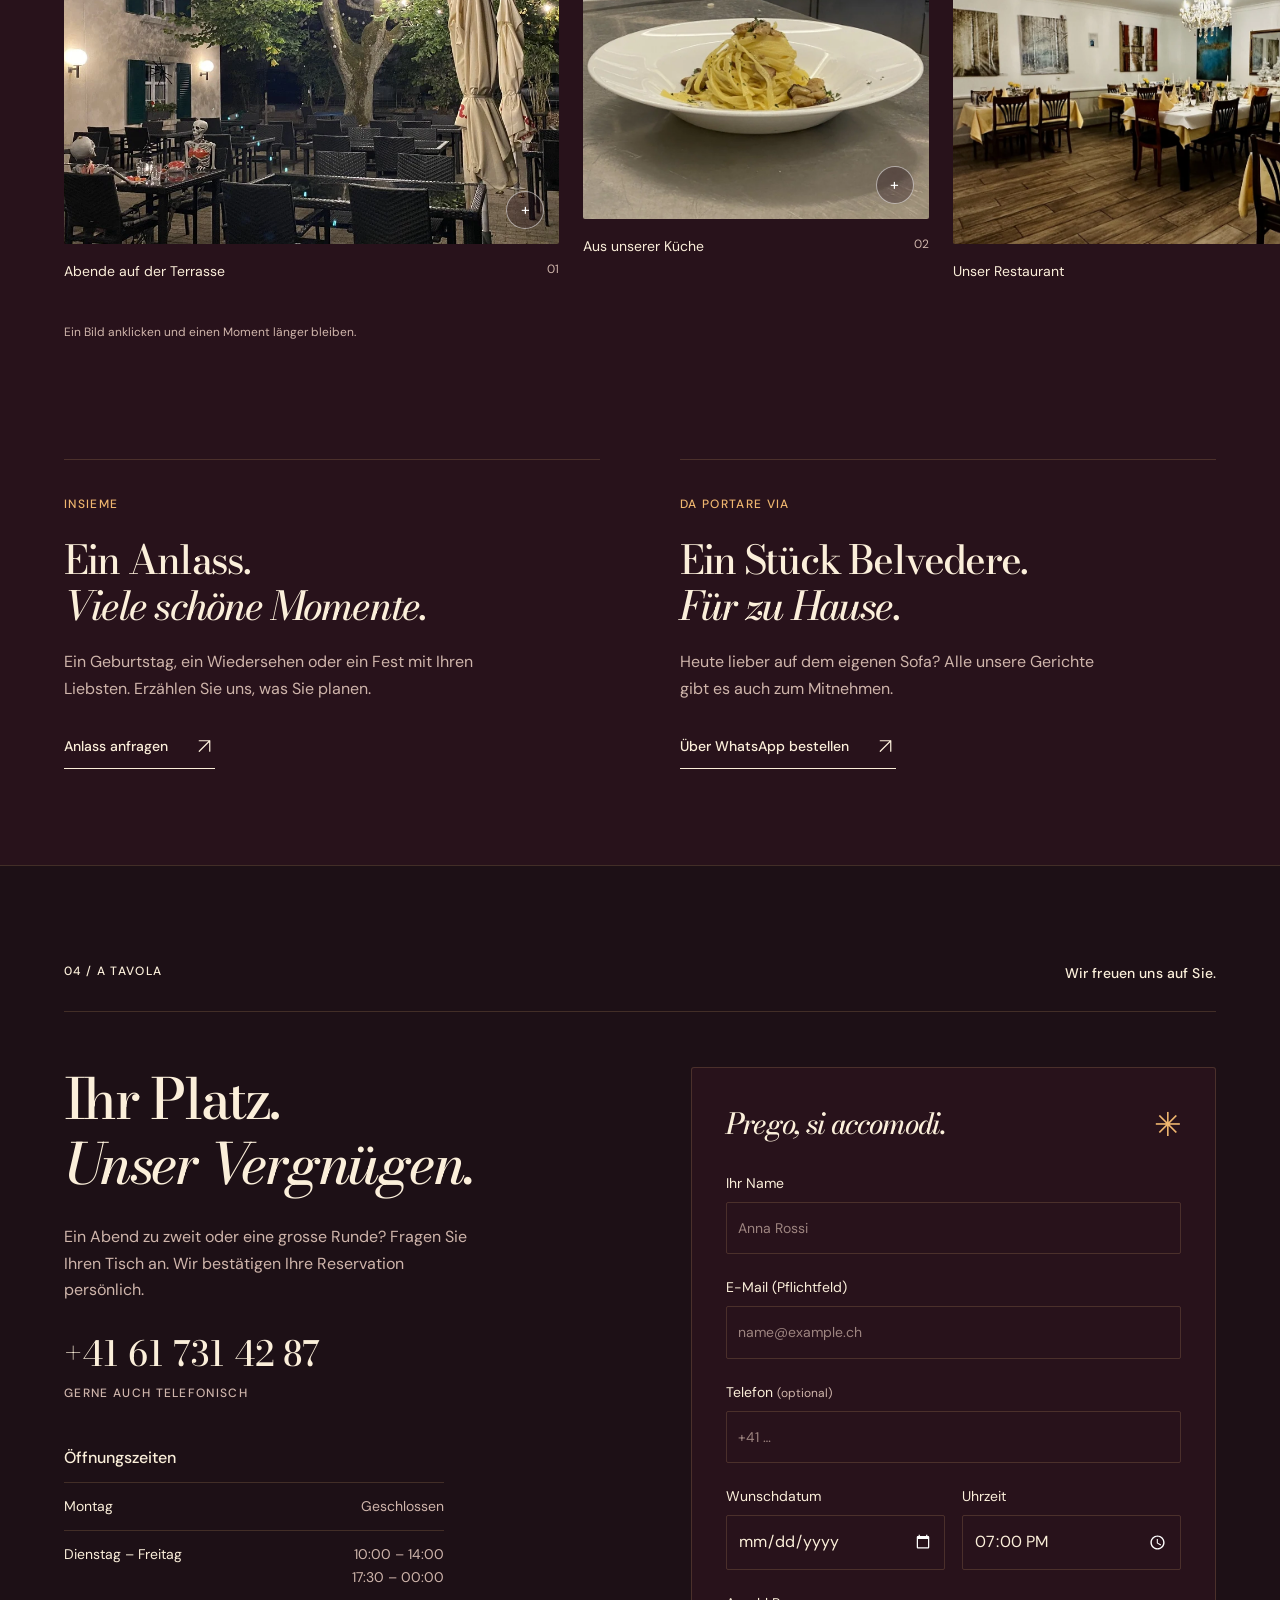
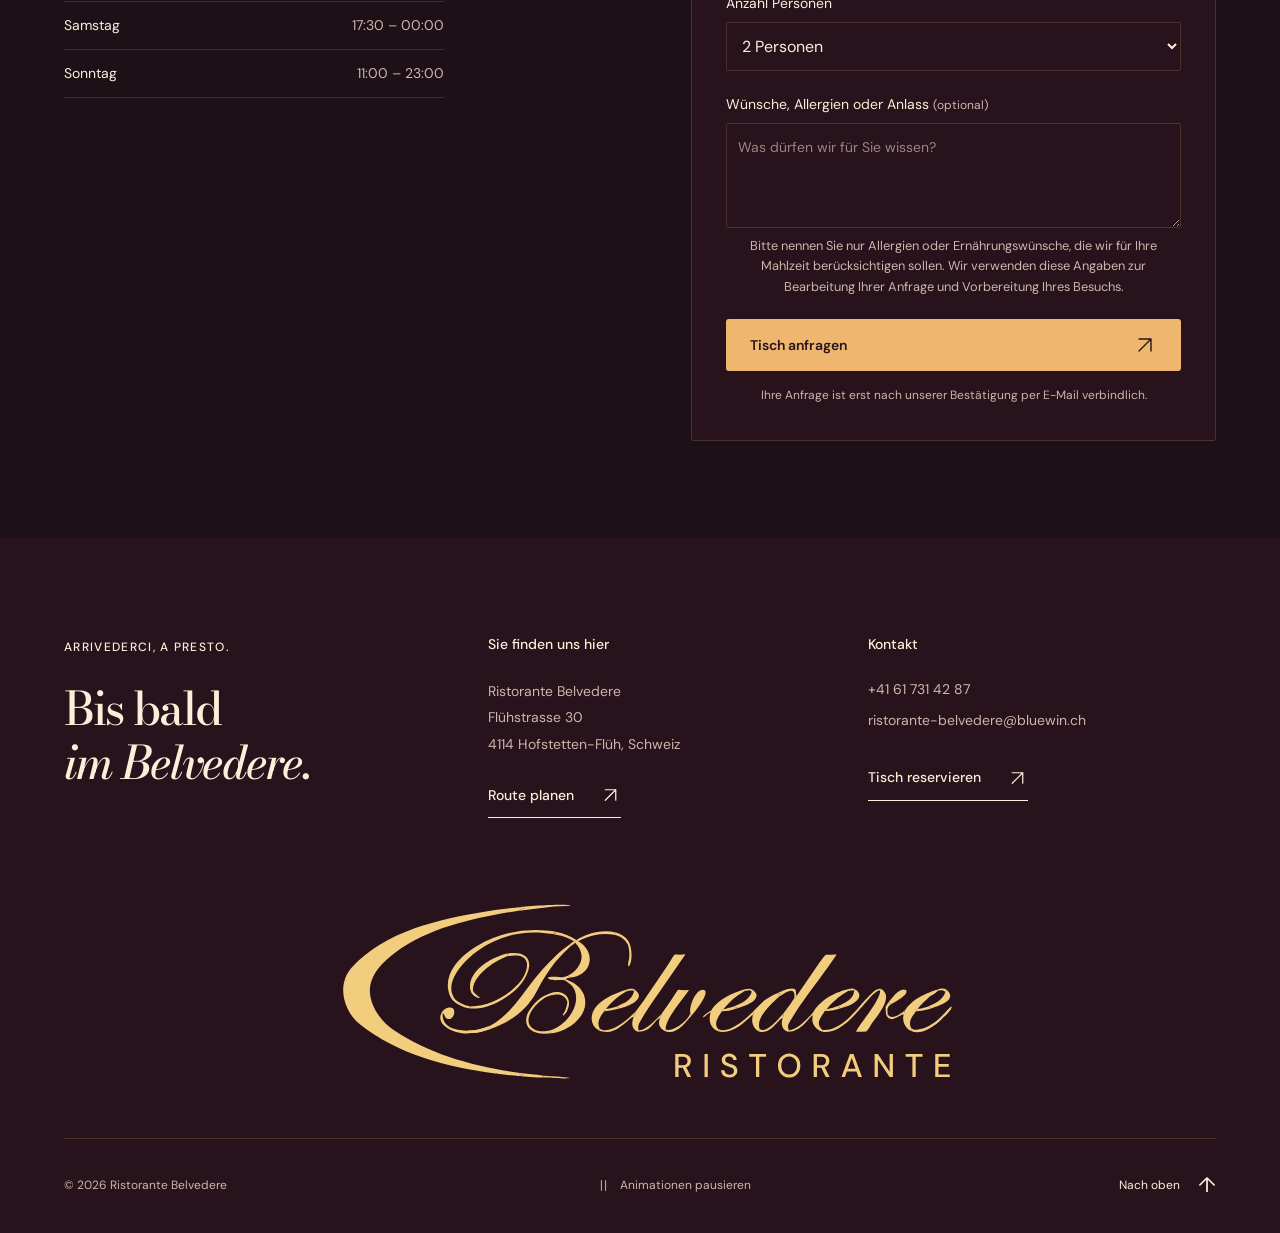
==== commit fe90c8d3: "traducciones correccion." ====
--- a/index.html
+++ b/index.html
@@ -151,7 +151,7 @@
 <article class="dish"><div class="dish-info"><h4>Ossobuco di Vitello</h4><p data-dish-description="49">Kalbs-Ossobuco</p></div><div class="dish-price">33.00 <span>CHF</span></div></article>
 </div></div>
       </div>
-    <details class="menu-origin"><summary data-i18n="originHeading">Herkunft &amp; Hinweise</summary><p data-i18n="menuSourceNote">Gerichte und Beschreibungen entsprechen der Originalkarte des Restaurants.</p><div lang="de"><h3>Fleisch / Fisch – Herkunftsdeklaration</h3><p>Rindsfilet: Australien (AUS)<br>Kalbsfleisch, Schweinefleisch: Schweiz (CH)<br>Schinken: Schweiz (CH)<br>Salami, Bresaola, Crudo, Mortadella: Italien (ITA)<br>Schwertfisch: Italien (ITA)<br>Krevetten: Vietnam (VIET.)<br>Calamari: Argentinien (ARG.)</p><h3>Brot und Pizzateig</h3><p>Brot und Pizzateig werden im Haus aus Schweizer Mehl und Hefe hergestellt.</p></div></details></section>
+    <details class="menu-origin"><summary data-i18n="originHeading">Herkunft &amp; Hinweise</summary><p data-i18n="menuSourceNote">Gerichte und Beschreibungen entsprechen der Originalkarte des Restaurants.</p><div><h3 data-i18n="originMeatTitle">Fleisch / Fisch – Herkunftsdeklaration</h3><p data-i18n="originMeat">Rindsfilet: Australien (AUS)<br>Kalbsfleisch, Schweinefleisch: Schweiz (CH)<br>Schinken: Schweiz (CH)<br>Salami, Bresaola, Crudo, Mortadella: Italien (ITA)<br>Schwertfisch: Italien (ITA)<br>Krevetten: Vietnam (VIET.)<br>Calamari: Argentinien (ARG.)</p><h3 data-i18n="originBreadTitle">Brot und Pizzateig</h3><p data-i18n="originBread">Brot und Pizzateig werden im Haus aus Schweizer Mehl und Hefe hergestellt.</p></div></details></section>
     <section id="gallery" class="section gallery">
       <div class="section-label reveal"><span>03 / MOMENTI</span><span data-i18n="galleryOrigin">Ein kleiner Einblick in unser Zuhause.</span></div>
       <div class="gallery-heading reveal"><h2 data-i18n="galleryTitle">Hier lässt es sich<br><em>gut sein.</em></h2><div class="gallery-controls"><span class="gallery-count" id="galleryCount" aria-live="polite">01 / 20</span><button class="round-button previous" id="galleryPrev" aria-label="Vorheriges Bild" data-i18n-aria="previous"><svg class="icon"><use href="#icon-arrow"/></svg></button><button class="round-button" id="galleryNext" aria-label="Nächstes Bild" data-i18n-aria="next"><svg class="icon"><use href="#icon-arrow"/></svg></button></div></div>
